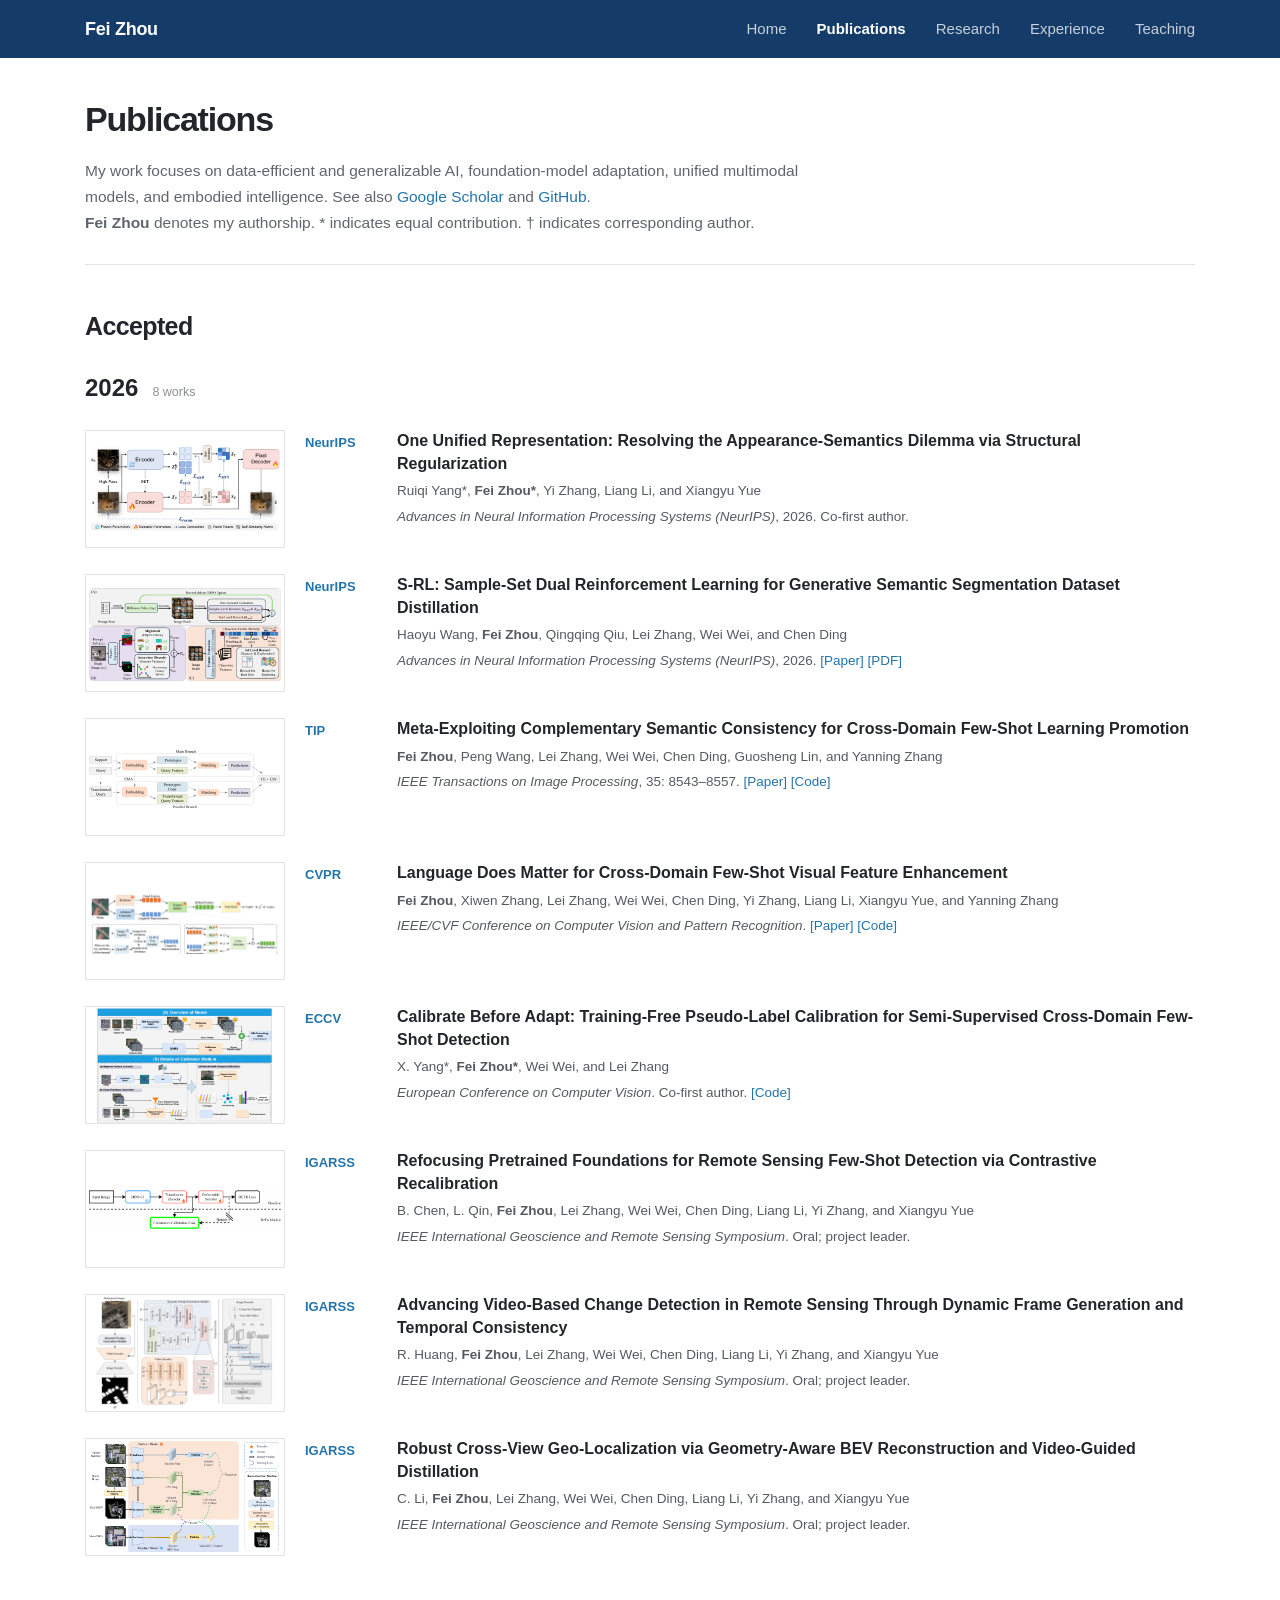
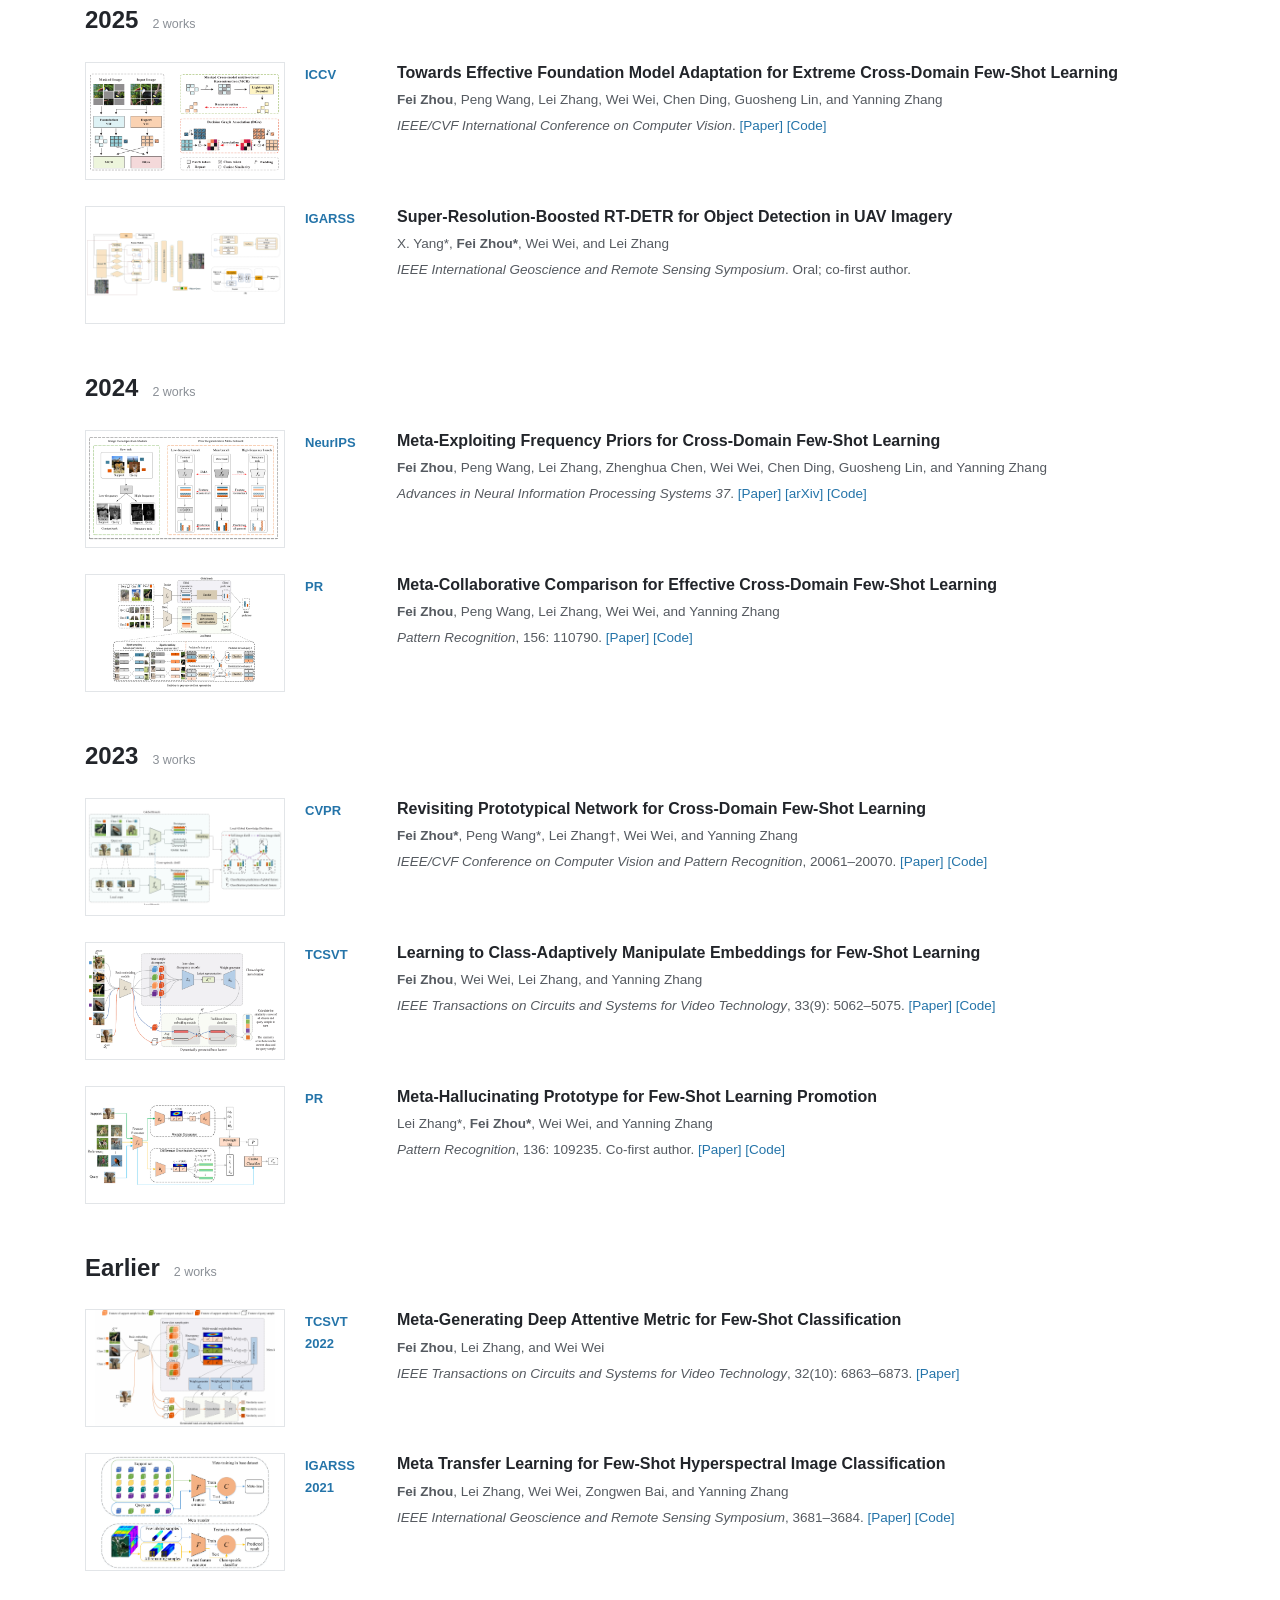
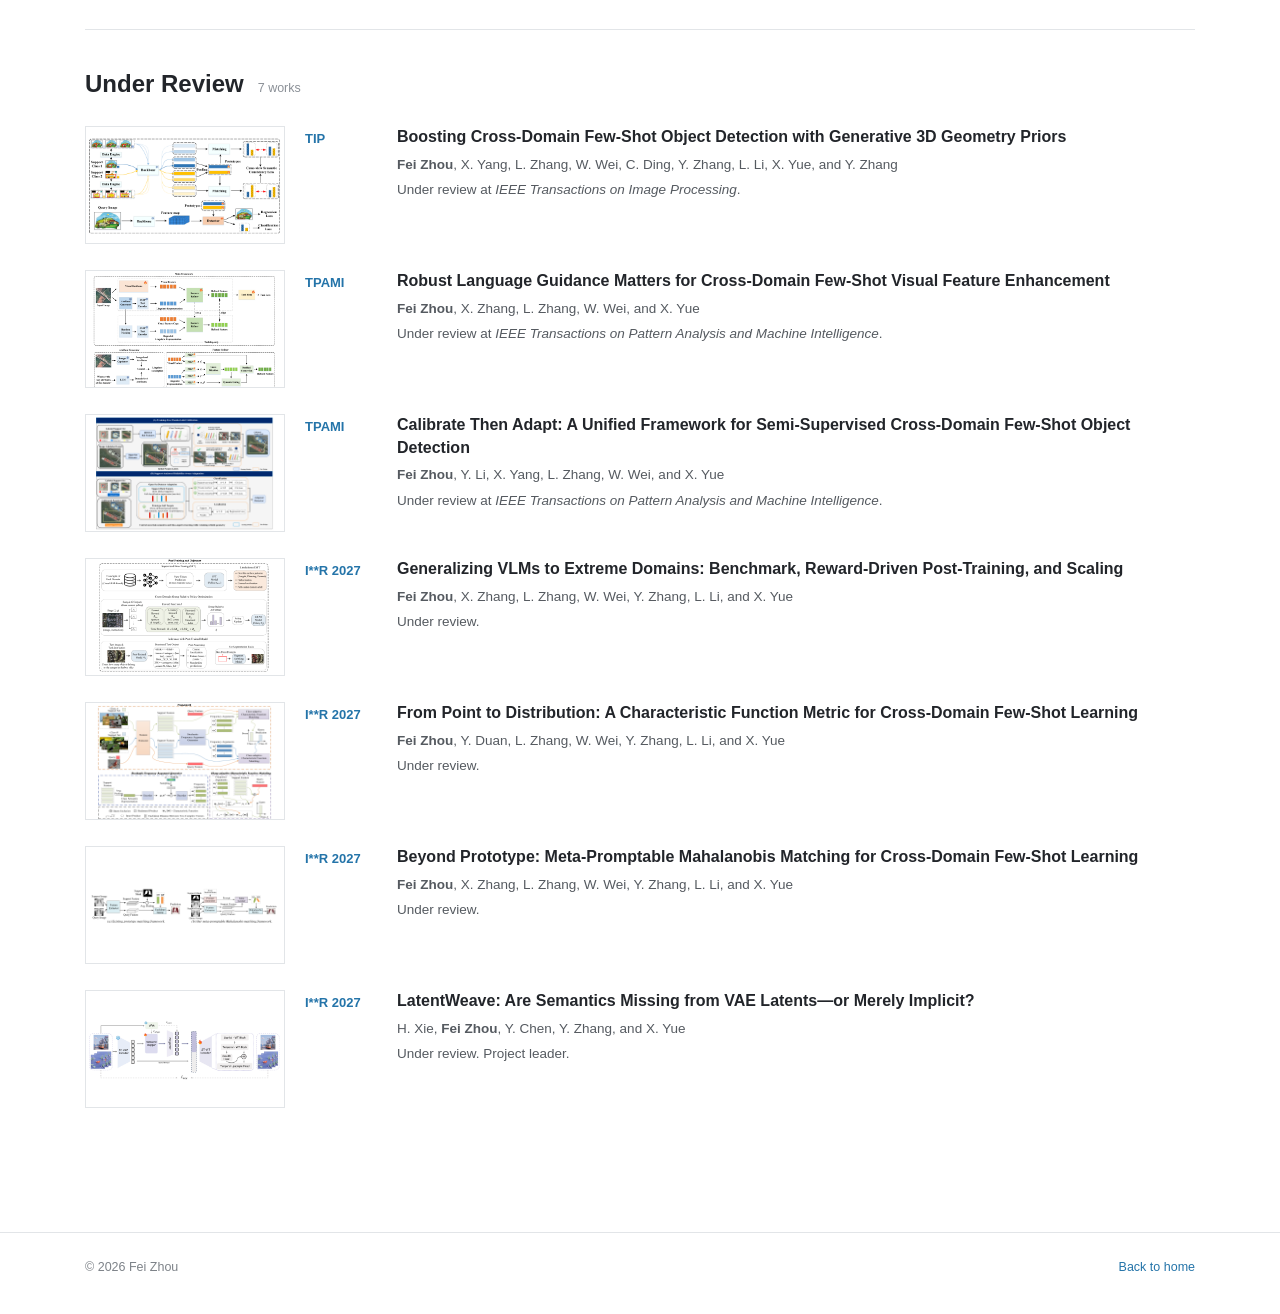
==== publications.html @ 7345e47c "Update publications.html" ====
<!doctype html>
<html lang="en">
  <head>
    <meta charset="utf-8" />
    <meta name="viewport" content="width=device-width, initial-scale=1" />
    <meta name="description" content="Publications by Fei Zhou in generalizable AI, few-shot learning, multimodal foundation models, and applied computer vision." />
    <meta name="author" content="Fei Zhou" />
    <meta name="theme-color" content="#ffffff" />
    <meta property="og:type" content="website" />
    <meta property="og:title" content="Publications — Fei Zhou" />
    <meta property="og:description" content="Publications by Fei Zhou in generalizable and data-efficient AI." />
    <title>Publications — Fei Zhou</title>
    <link rel="stylesheet" href="styles.css" />
    <link rel="icon" type="image/svg+xml" href="data:image/svg+xml,%3Csvg xmlns='http://www.w3.org/2000/svg' viewBox='0 0 64 64'%3E%3Crect width='64' height='64' rx='8' fill='%23153b69'/%3E%3Ctext x='32' y='42' text-anchor='middle' font-family='Arial' font-size='30' font-weight='700' fill='white'%3EFZ%3C/text%3E%3C/svg%3E" />
  </head>
  <body>
    <a class="skip-link" href="#main">Skip to content</a>
    <header class="site-header" data-header>
      <div class="nav-shell">
        <a class="wordmark" href="index.html">Fei Zhou</a>
        <button class="menu-button" type="button" aria-expanded="false" aria-controls="site-nav">Menu</button>
        <nav id="site-nav" class="site-nav" aria-label="Primary navigation">
          <a href="index.html">Home</a>
          <a href="publications.html" aria-current="page">Publications</a>
          <a href="index.html#research">Research</a>
          <a href="index.html#experience">Experience</a>
          <a href="index.html#teaching">Teaching</a>
        </nav>
      </div>
    </header>

    <main id="main" class="page-shell">
      <section class="archive-header">
        <h1>Publications</h1>
        <p>My work focuses on data-efficient and generalizable AI, foundation-model adaptation, unified multimodal models, and embodied intelligence. See also <a href="https://scholar.google.com/citations?user=Sd2wRM4AAAAJ&hl=en" target="_blank" rel="noreferrer">Google Scholar</a> and <a href="https://github.com/NWPUZhoufei" target="_blank" rel="noreferrer">GitHub</a>.</p>
        <p class="publication-note"><strong>Fei Zhou</strong> denotes my authorship. * indicates equal contribution. † indicates corresponding author.</p>
      </section>

      <h2 class="archive-title archive-section-title">Accepted</h2>

      <section class="year-group" aria-labelledby="year-2026">
        <div class="year-heading"><h2 id="year-2026">2026</h2><span>8 works</span></div>
        <div class="archive-list">
          <article class="archive-item with-figure"><div class="archive-figure"><img src="assets/publications/one-unified-representation.png" alt="Semantic structure regularization framework" loading="lazy" /></div><div class="archive-venue">NeurIPS</div><div><h3>One Unified Representation: Resolving the Appearance-Semantics Dilemma via Structural Regularization</h3><p>Ruiqi Yang*, <strong>Fei Zhou*</strong>, Yi Zhang, Liang Li, and Xiangyu Yue</p><p><em>Advances in Neural Information Processing Systems (NeurIPS)</em>, 2026. Co-first author.</p></div></article>
          <article class="archive-item with-figure"><a class="archive-figure" href="https://openreview.net/forum?id=4uK1DB9ydR" target="_blank" rel="noreferrer"><img src="assets/publications/s-rl.png" alt="S-RL dual reinforcement learning framework" loading="lazy" /></a><div class="archive-venue">NeurIPS</div><div><h3><a href="https://openreview.net/forum?id=4uK1DB9ydR" target="_blank" rel="noreferrer">S-RL: Sample-Set Dual Reinforcement Learning for Generative Semantic Segmentation Dataset Distillation</a></h3><p>Haoyu Wang, <strong>Fei Zhou</strong>, Qingqing Qiu, Lei Zhang, Wei Wei, and Chen Ding</p><p><em>Advances in Neural Information Processing Systems (NeurIPS)</em>, 2026. <a href="https://openreview.net/forum?id=4uK1DB9ydR" target="_blank" rel="noreferrer">[Paper]</a> <a href="https://openreview.net/pdf?id=4uK1DB9ydR" target="_blank" rel="noreferrer">[PDF]</a></p></div></article>
          <article class="archive-item with-figure"><a class="archive-figure" href="https://doi.org/10.1109/TIP.2026.3716403" target="_blank" rel="noreferrer"><img src="assets/publications/meta-complementary-semantic.png" alt="Complementary semantic consistency framework" loading="lazy" /></a><div class="archive-venue">TIP</div><div><h3><a href="https://doi.org/10.1109/TIP.2026.3716403" target="_blank" rel="noreferrer">Meta-Exploiting Complementary Semantic Consistency for Cross-Domain Few-Shot Learning Promotion</a></h3><p><strong>Fei Zhou</strong>, Peng Wang, Lei Zhang, Wei Wei, Chen Ding, Guosheng Lin, and Yanning Zhang</p><p><em>IEEE Transactions on Image Processing</em>, 35: 8543–8557. <a href="https://doi.org/10.1109/TIP.2026.3716403" target="_blank" rel="noreferrer">[Paper]</a> <a href="https://github.com/NWPUZhoufei/LDP-Net" target="_blank" rel="noreferrer">[Code]</a></p></div></article>
          <article class="archive-item with-figure"><a class="archive-figure" href="https://openaccess.thecvf.com/content/CVPR2026/papers/Zhou_Language_Does_Matter_for_Cross-Domain_Few-Shot_Visual_Feature_Enhancement_CVPR_2026_paper.pdf" target="_blank" rel="noreferrer"><img src="assets/publications/language-does-matter.png" alt="Language-guided visual feature enhancement framework" loading="lazy" /></a><div class="archive-venue">CVPR</div><div><h3><a href="https://openaccess.thecvf.com/content/CVPR2026/papers/Zhou_Language_Does_Matter_for_Cross-Domain_Few-Shot_Visual_Feature_Enhancement_CVPR_2026_paper.pdf" target="_blank" rel="noreferrer">Language Does Matter for Cross-Domain Few-Shot Visual Feature Enhancement</a></h3><p><strong>Fei Zhou</strong>, Xiwen Zhang, Lei Zhang, Wei Wei, Chen Ding, Yi Zhang, Liang Li, Xiangyu Yue, and Yanning Zhang</p><p><em>IEEE/CVF Conference on Computer Vision and Pattern Recognition</em>. <a href="https://openaccess.thecvf.com/content/CVPR2026/papers/Zhou_Language_Does_Matter_for_Cross-Domain_Few-Shot_Visual_Feature_Enhancement_CVPR_2026_paper.pdf" target="_blank" rel="noreferrer">[Paper]</a> <a href="https://github.com/SivanXT/LDM-CDFSL" target="_blank" rel="noreferrer">[Code]</a></p></div></article>
          <article class="archive-item with-figure"><div class="archive-figure"><img src="assets/publications/calibrate-before-adapt.png" alt="Training-free pseudo-label calibration framework" loading="lazy" /></div><div class="archive-venue">ECCV</div><div><h3>Calibrate Before Adapt: Training-Free Pseudo-Label Calibration for Semi-Supervised Cross-Domain Few-Shot Detection</h3><p>X. Yang*, <strong>Fei Zhou*</strong>, Wei Wei, and Lei Zhang</p><p><em>European Conference on Computer Vision</em>. Co-first author. <a href="https://github.com/xSheep123/Semi-CDFSOD" target="_blank" rel="noreferrer">[Code]</a></p></div></article>
          <article class="archive-item with-figure"><div class="archive-figure"><img src="assets/publications/refo-detr.png" alt="ReFo-DETR framework" loading="lazy" /></div><div class="archive-venue">IGARSS</div><div><h3>Refocusing Pretrained Foundations for Remote Sensing Few-Shot Detection via Contrastive Recalibration</h3><p>B. Chen, L. Qin, <strong>Fei Zhou</strong>, Lei Zhang, Wei Wei, Chen Ding, Liang Li, Yi Zhang, and Xiangyu Yue</p><p><em>IEEE International Geoscience and Remote Sensing Symposium</em>. Oral; project leader.</p></div></article>
          <article class="archive-item with-figure"><div class="archive-figure"><img src="assets/publications/video-change-detection.png" alt="Video-based remote-sensing change-detection framework" loading="lazy" /></div><div class="archive-venue">IGARSS</div><div><h3>Advancing Video-Based Change Detection in Remote Sensing Through Dynamic Frame Generation and Temporal Consistency</h3><p>R. Huang, <strong>Fei Zhou</strong>, Lei Zhang, Wei Wei, Chen Ding, Liang Li, Yi Zhang, and Xiangyu Yue</p><p><em>IEEE International Geoscience and Remote Sensing Symposium</em>. Oral; project leader.</p></div></article>
          <article class="archive-item with-figure"><div class="archive-figure"><img src="assets/publications/cross-view-geolocalization.png" alt="Geometry-aware cross-view geo-localization framework" loading="lazy" /></div><div class="archive-venue">IGARSS</div><div><h3>Robust Cross-View Geo-Localization via Geometry-Aware BEV Reconstruction and Video-Guided Distillation</h3><p>C. Li, <strong>Fei Zhou</strong>, Lei Zhang, Wei Wei, Chen Ding, Liang Li, Yi Zhang, and Xiangyu Yue</p><p><em>IEEE International Geoscience and Remote Sensing Symposium</em>. Oral; project leader.</p></div></article>
        </div>
      </section>

      <section class="year-group" aria-labelledby="year-2025">
        <div class="year-heading"><h2 id="year-2025">2025</h2><span>2 works</span></div>
        <div class="archive-list">
          <article class="archive-item with-figure"><a class="archive-figure" href="https://openaccess.thecvf.com/content/ICCV2025/html/Zhou_Towards_Effective_Foundation_Model_Adaptation_for_Extreme_Cross-Domain_Few-Shot_Learning_ICCV_2025_paper.html" target="_blank" rel="noreferrer"><img src="assets/publications/foundation-model-adaptation.png" alt="Foundation-model absorption adaptation framework" loading="lazy" /></a><div class="archive-venue">ICCV</div><div><h3><a href="https://openaccess.thecvf.com/content/ICCV2025/html/Zhou_Towards_Effective_Foundation_Model_Adaptation_for_Extreme_Cross-Domain_Few-Shot_Learning_ICCV_2025_paper.html" target="_blank" rel="noreferrer">Towards Effective Foundation Model Adaptation for Extreme Cross-Domain Few-Shot Learning</a></h3><p><strong>Fei Zhou</strong>, Peng Wang, Lei Zhang, Wei Wei, Chen Ding, Guosheng Lin, and Yanning Zhang</p><p><em>IEEE/CVF International Conference on Computer Vision</em>. <a href="https://openaccess.thecvf.com/content/ICCV2025/html/Zhou_Towards_Effective_Foundation_Model_Adaptation_for_Extreme_Cross-Domain_Few-Shot_Learning_ICCV_2025_paper.html" target="_blank" rel="noreferrer">[Paper]</a> <a href="https://github.com/NWPUZhoufei/FMA" target="_blank" rel="noreferrer">[Code]</a></p></div></article>
          <article class="archive-item with-figure"><div class="archive-figure"><img src="assets/publications/super-resolution-rtdetr.png" alt="Super-resolution RT-DETR framework" loading="lazy" /></div><div class="archive-venue">IGARSS</div><div><h3>Super-Resolution-Boosted RT-DETR for Object Detection in UAV Imagery</h3><p>X. Yang*, <strong>Fei Zhou*</strong>, Wei Wei, and Lei Zhang</p><p><em>IEEE International Geoscience and Remote Sensing Symposium</em>. Oral; co-first author.</p></div></article>
        </div>
      </section>

      <section class="year-group" aria-labelledby="year-2024">
        <div class="year-heading"><h2 id="year-2024">2024</h2><span>2 works</span></div>
        <div class="archive-list">
          <article class="archive-item with-figure"><a class="archive-figure" href="https://proceedings.neurips.cc/paper_files/paper/2024/hash/d3b8ce5e27b1c622d1b3da22b215e59b-Abstract-Conference.html" target="_blank" rel="noreferrer"><img src="assets/publications/frequency-priors.png" alt="Frequency-prior meta-learning framework" loading="lazy" /></a><div class="archive-venue">NeurIPS</div><div><h3><a href="https://proceedings.neurips.cc/paper_files/paper/2024/hash/d3b8ce5e27b1c622d1b3da22b215e59b-Abstract-Conference.html" target="_blank" rel="noreferrer">Meta-Exploiting Frequency Priors for Cross-Domain Few-Shot Learning</a></h3><p><strong>Fei Zhou</strong>, Peng Wang, Lei Zhang, Zhenghua Chen, Wei Wei, Chen Ding, Guosheng Lin, and Yanning Zhang</p><p><em>Advances in Neural Information Processing Systems 37</em>. <a href="https://proceedings.neurips.cc/paper_files/paper/2024/hash/d3b8ce5e27b1c622d1b3da22b215e59b-Abstract-Conference.html" target="_blank" rel="noreferrer">[Paper]</a> <a href="https://arxiv.org/abs/2411.01432" target="_blank" rel="noreferrer">[arXiv]</a> <a href="https://github.com/NWPUZhoufei/LDP-Net" target="_blank" rel="noreferrer">[Code]</a></p></div></article>
          <article class="archive-item with-figure"><a class="archive-figure" href="https://doi.org/10.1016/j.patcog.2024.110790" target="_blank" rel="noreferrer"><img src="assets/publications/meco-net.png" alt="MeCo-Net framework" loading="lazy" /></a><div class="archive-venue">PR</div><div><h3><a href="https://doi.org/10.1016/j.patcog.2024.110790" target="_blank" rel="noreferrer">Meta-Collaborative Comparison for Effective Cross-Domain Few-Shot Learning</a></h3><p><strong>Fei Zhou</strong>, Peng Wang, Lei Zhang, Wei Wei, and Yanning Zhang</p><p><em>Pattern Recognition</em>, 156: 110790. <a href="https://doi.org/10.1016/j.patcog.2024.110790" target="_blank" rel="noreferrer">[Paper]</a> <a href="https://github.com/NWPUZhoufei/LP" target="_blank" rel="noreferrer">[Code]</a></p></div></article>
        </div>
      </section>

      <section class="year-group" aria-labelledby="year-2023">
        <div class="year-heading"><h2 id="year-2023">2023</h2><span>3 works</span></div>
        <div class="archive-list">
          <article class="archive-item with-figure"><a class="archive-figure" href="https://openaccess.thecvf.com/content/CVPR2023/html/Zhou_Revisiting_Prototypical_Network_for_Cross_Domain_Few-Shot_Learning_CVPR_2023_paper.html" target="_blank" rel="noreferrer"><img src="assets/publications/ldp-net.png" alt="LDP-Net framework" loading="lazy" /></a><div class="archive-venue">CVPR</div><div><h3><a href="https://openaccess.thecvf.com/content/CVPR2023/html/Zhou_Revisiting_Prototypical_Network_for_Cross_Domain_Few-Shot_Learning_CVPR_2023_paper.html" target="_blank" rel="noreferrer">Revisiting Prototypical Network for Cross-Domain Few-Shot Learning</a></h3><p><strong>Fei Zhou*</strong>, Peng Wang*, Lei Zhang†, Wei Wei, and Yanning Zhang</p><p><em>IEEE/CVF Conference on Computer Vision and Pattern Recognition</em>, 20061–20070. <a href="https://openaccess.thecvf.com/content/CVPR2023/html/Zhou_Revisiting_Prototypical_Network_for_Cross_Domain_Few-Shot_Learning_CVPR_2023_paper.html" target="_blank" rel="noreferrer">[Paper]</a> <a href="https://github.com/NWPUZhoufei/LDP-Net" target="_blank" rel="noreferrer">[Code]</a></p></div></article>
          <article class="archive-item with-figure"><a class="archive-figure" href="https://doi.org/10.1109/TCSVT.2023.3248798" target="_blank" rel="noreferrer"><img src="assets/publications/class-adaptive-embeddings.png" alt="Class-adaptive embedding framework" loading="lazy" /></a><div class="archive-venue">TCSVT</div><div><h3><a href="https://doi.org/10.1109/TCSVT.2023.3248798" target="_blank" rel="noreferrer">Learning to Class-Adaptively Manipulate Embeddings for Few-Shot Learning</a></h3><p><strong>Fei Zhou</strong>, Wei Wei, Lei Zhang, and Yanning Zhang</p><p><em>IEEE Transactions on Circuits and Systems for Video Technology</em>, 33(9): 5062–5075. <a href="https://doi.org/10.1109/TCSVT.2023.3248798" target="_blank" rel="noreferrer">[Paper]</a> <a href="https://github.com/NWPUZhoufei/Embedding" target="_blank" rel="noreferrer">[Code]</a></p></div></article>
          <article class="archive-item with-figure"><a class="archive-figure" href="https://doi.org/10.1016/j.patcog.2022.109235" target="_blank" rel="noreferrer"><img src="assets/publications/meta-hallucinating-prototype.png" alt="Meta-hallucinating prototype framework" loading="lazy" /></a><div class="archive-venue">PR</div><div><h3><a href="https://doi.org/10.1016/j.patcog.2022.109235" target="_blank" rel="noreferrer">Meta-Hallucinating Prototype for Few-Shot Learning Promotion</a></h3><p>Lei Zhang*, <strong>Fei Zhou*</strong>, Wei Wei, and Yanning Zhang</p><p><em>Pattern Recognition</em>, 136: 109235. Co-first author. <a href="https://doi.org/10.1016/j.patcog.2022.109235" target="_blank" rel="noreferrer">[Paper]</a> <a href="https://github.com/NWPUZhoufei/HP" target="_blank" rel="noreferrer">[Code]</a></p></div></article>
        </div>
      </section>

      <section class="year-group" aria-labelledby="earlier-work">
        <div class="year-heading"><h2 id="earlier-work">Earlier</h2><span>2 works</span></div>
        <div class="archive-list">
          <article class="archive-item with-figure"><a class="archive-figure" href="https://doi.org/10.1109/TCSVT.2022.3173687" target="_blank" rel="noreferrer"><img src="assets/publications/deep-attentive-metric.png" alt="Deep attentive metric meta-generation framework" loading="lazy" /></a><div class="archive-venue">TCSVT 2022</div><div><h3><a href="https://doi.org/10.1109/TCSVT.2022.3173687" target="_blank" rel="noreferrer">Meta-Generating Deep Attentive Metric for Few-Shot Classification</a></h3><p><strong>Fei Zhou</strong>, Lei Zhang, and Wei Wei</p><p><em>IEEE Transactions on Circuits and Systems for Video Technology</em>, 32(10): 6863–6873. <a href="https://doi.org/10.1109/TCSVT.2022.3173687" target="_blank" rel="noreferrer">[Paper]</a></p></div></article>
          <article class="archive-item with-figure"><a class="archive-figure" href="https://ieeexplore.ieee.org/document/9553981/" target="_blank" rel="noreferrer"><img src="assets/publications/meta-transfer-learning.png" alt="Meta-transfer learning framework" loading="lazy" /></a><div class="archive-venue">IGARSS 2021</div><div><h3><a href="https://ieeexplore.ieee.org/document/9553981/" target="_blank" rel="noreferrer">Meta Transfer Learning for Few-Shot Hyperspectral Image Classification</a></h3><p><strong>Fei Zhou</strong>, Lei Zhang, Wei Wei, Zongwen Bai, and Yanning Zhang</p><p><em>IEEE International Geoscience and Remote Sensing Symposium</em>, 3681–3684. <a href="https://ieeexplore.ieee.org/document/9553981/" target="_blank" rel="noreferrer">[Paper]</a> <a href="https://github.com/NWPUZhoufei/MTL" target="_blank" rel="noreferrer">[Code]</a></p></div></article>
        </div>
      </section>

      <section class="year-group under-review-group" aria-labelledby="under-review">
        <div class="year-heading"><h2 id="under-review">Under Review</h2><span>7 works</span></div>
        <div class="archive-list">
          <article class="archive-item with-figure"><div class="archive-figure"><img src="assets/publications/geometry-priors-fsod.png" alt="Generative 3D geometry prior framework" loading="lazy" /></div><div class="archive-venue">TIP</div><div><h3>Boosting Cross-Domain Few-Shot Object Detection with Generative 3D Geometry Priors</h3><p><strong>Fei Zhou</strong>, X. Yang, L. Zhang, W. Wei, C. Ding, Y. Zhang, L. Li, X. Yue, and Y. Zhang</p><p>Under review at <em>IEEE Transactions on Image Processing</em>.</p></div></article>
          <article class="archive-item with-figure"><div class="archive-figure"><img src="assets/publications/robust-language-guidance.png" alt="Robust language-guided feature enhancement framework" loading="lazy" /></div><div class="archive-venue">TPAMI</div><div><h3>Robust Language Guidance Matters for Cross-Domain Few-Shot Visual Feature Enhancement</h3><p><strong>Fei Zhou</strong>, X. Zhang, L. Zhang, W. Wei, and X. Yue</p><p>Under review at <em>IEEE Transactions on Pattern Analysis and Machine Intelligence</em>.</p></div></article>
          <article class="archive-item with-figure"><div class="archive-figure"><img src="assets/publications/calibrate-then-adapt.png" alt="Calibrate-Then-Adapt framework" loading="lazy" /></div><div class="archive-venue">TPAMI</div><div><h3>Calibrate Then Adapt: A Unified Framework for Semi-Supervised Cross-Domain Few-Shot Object Detection</h3><p><strong>Fei Zhou</strong>, Y. Li, X. Yang, L. Zhang, W. Wei, and X. Yue</p><p>Under review at <em>IEEE Transactions on Pattern Analysis and Machine Intelligence</em>.</p></div></article>
          <article class="archive-item with-figure"><div class="archive-figure"><img src="assets/publications/crossvlm-bench.png" alt="CrossVLM post-training and inference framework" loading="lazy" /></div><div class="archive-venue">I**R 2027</div><div><h3>Generalizing VLMs to Extreme Domains: Benchmark, Reward-Driven Post-Training, and Scaling</h3><p><strong>Fei Zhou</strong>, X. Zhang, L. Zhang, W. Wei, Y. Zhang, L. Li, and X. Yue</p><p>Under review.</p></div></article>
          <article class="archive-item with-figure"><div class="archive-figure"><img src="assets/publications/characteristic-function.png" alt="Characteristic-function matching framework" loading="lazy" /></div><div class="archive-venue">I**R 2027</div><div><h3>From Point to Distribution: A Characteristic Function Metric for Cross-Domain Few-Shot Learning</h3><p><strong>Fei Zhou</strong>, Y. Duan, L. Zhang, W. Wei, Y. Zhang, L. Li, and X. Yue</p><p>Under review.</p></div></article>
          <article class="archive-item with-figure"><div class="archive-figure"><img src="assets/publications/meta-promptable-mahalanobis.png" alt="Meta-promptable Mahalanobis matching framework" loading="lazy" /></div><div class="archive-venue">I**R 2027</div><div><h3>Beyond Prototype: Meta-Promptable Mahalanobis Matching for Cross-Domain Few-Shot Learning</h3><p><strong>Fei Zhou</strong>, X. Zhang, L. Zhang, W. Wei, Y. Zhang, L. Li, and X. Yue</p><p>Under review.</p></div></article>
          <article class="archive-item with-figure"><div class="archive-figure"><img src="assets/publications/latentweave.png" alt="LatentWeave framework" loading="lazy" /></div><div class="archive-venue">I**R 2027</div><div><h3>LatentWeave: Are Semantics Missing from VAE Latents—or Merely Implicit?</h3><p>H. Xie, <strong>Fei Zhou</strong>, Y. Chen, Y. Zhang, and X. Yue</p><p>Under review. Project leader.</p></div></article>
        </div>
      </section>
    </main>

    <footer class="site-footer"><div class="footer-shell"><p>© 2026 Fei Zhou</p><p><a href="index.html">Back to home</a></p></div></footer>
    <script src="script.js"></script>
  </body>
</html>
---- styles.css ----
:root {
  --ink: #22252a;
  --muted: #60656d;
  --light: #8b9097;
  --blue: #2474a9;
  --line: #e2e5e8;
  --paper: #ffffff;
  --navy: #153b69;
  --content: 1110px;
  --sans: -apple-system, BlinkMacSystemFont, "Segoe UI", Arial, Helvetica, sans-serif;
}

* { box-sizing: border-box; }

html {
  scroll-behavior: smooth;
  scroll-padding-top: 6.5rem;
}

body {
  margin: 0;
  color: var(--ink);
  background: var(--paper);
  font-family: var(--sans);
  font-size: 15.5px;
  line-height: 1.7;
  text-rendering: optimizeLegibility;
}

a { color: var(--blue); text-decoration: none; }
a:hover, a:focus-visible { text-decoration: underline; }
p, h1, h2, h3 { margin-top: 0; }

.skip-link {
  position: fixed;
  z-index: 99;
  left: 1rem;
  top: 1rem;
  transform: translateY(-160%);
  padding: .55rem .8rem;
  color: #fff;
  background: var(--blue);
}

.skip-link:focus { transform: none; }

.site-header {
  position: sticky;
  z-index: 20;
  top: 0;
  background: var(--navy);
  border-bottom: 0;
}

.site-header.is-scrolled { box-shadow: 0 1px 5px rgba(0, 0, 0, .13); }

.nav-shell, .page-shell, .footer-shell {
  width: min(calc(100% - 40px), var(--content));
  margin-inline: auto;
}

.nav-shell {
  min-height: 58px;
  display: flex;
  align-items: center;
  justify-content: space-between;
  gap: 2rem;
}

.wordmark {
  color: #fff;
  font-size: 18px;
  font-weight: 700;
  letter-spacing: -.015em;
}

.wordmark:hover, .wordmark:focus-visible { text-decoration: none; }

.site-nav { display: flex; align-items: center; gap: 30px; }
.site-nav a { color: rgba(255,255,255,.76); font-size: 15px; }
.site-nav a[aria-current="page"] { color: #fff; font-weight: 650; }
.site-nav a:hover, .site-nav a:focus-visible { color: #fff; text-decoration: none; }

.menu-button {
  display: none;
  padding: .4rem .7rem;
  color: #fff;
  background: transparent;
  border: 1px solid rgba(255,255,255,.55);
  border-radius: 3px;
  font: inherit;
}

.page-shell { padding: 33px 0 80px; }

.profile {
  margin-bottom: 34px;
}

.profile-top {
  display: grid;
  grid-template-columns: 200px minmax(300px, 1fr) 240px;
  gap: clamp(28px, 4vw, 55px);
  align-items: center;
}

.portrait-placeholder {
  position: relative;
  width: 200px;
  height: 215px;
  display: grid;
  place-items: center;
  overflow: hidden;
  color: #fff;
  background: linear-gradient(145deg, rgba(255,255,255,.08), transparent 55%), #6f7d87;
}

.portrait-photo {
  width: 200px;
  height: 215px;
  display: block;
  object-fit: cover;
  object-position: 50% 27%;
  background: #e9eef2;
}

.portrait-placeholder::before, .portrait-placeholder::after {
  content: "";
  position: absolute;
  border: 1px solid rgba(255,255,255,.22);
  border-radius: 50%;
}

.portrait-placeholder::before { width: 105px; height: 105px; top: 36px; }
.portrait-placeholder::after { width: 230px; height: 180px; bottom: -113px; }

.portrait-placeholder span {
  position: relative;
  z-index: 2;
  margin-top: 5px;
  font-size: 34px;
  font-weight: 300;
  letter-spacing: .09em;
}

.profile-identity h1 {
  margin: 0 0 23px;
  font-family: Georgia, "Times New Roman", serif;
  font-size: 34px;
  font-weight: 700;
  line-height: 1.2;
  letter-spacing: -.02em;
}

.profile-title { margin-bottom: 0; color: #34383e; font-size: 16px; }
.profile-affiliation { margin-bottom: 0; color: #34383e; font-size: 16px; line-height: 1.5; }
.email-line { margin: 1px 0 0; font-size: 15px; }
.profile-links { display: flex; flex-wrap: wrap; gap: 0 10px; margin-top: 3px; }
.profile-links a, .profile-links span { font-size: 15px; }
.profile-links span { color: #9aa0a6; }
.interest-block { margin-top: 0; align-self: start; padding-top: 19px; }

.content-section > h2, .section-title-row h2, .archive-title {
  margin-bottom: 18px;
  font-size: 25px;
  font-weight: 550;
  line-height: 1.3;
  letter-spacing: -.025em;
}

.interest-block h2 {
  margin-bottom: 19px;
  font-size: 18px;
  font-weight: 700;
}

.interest-block ul { margin: 0; padding: 0; list-style: none; }
.interest-block li { margin-bottom: 0; font-size: 16px; line-height: 1.55; }
.bio-copy { margin-top: 25px; }
.bio-copy p { margin-bottom: 18px; font-size: 16px; line-height: 1.58; }
.content-section { margin-top: 31px; padding-top: 0; }
.content-section > p { max-width: 890px; }

.notice-box {
  padding: 13px 17px;
  border-left: 4px solid var(--navy);
  background: #f1f5fb;
}

.notice-box p { margin: 0; font-size: 16px; }

.news-list { margin: 0; padding: 0; list-style: none; }

.news-list li {
  display: grid;
  grid-template-columns: 86px minmax(0, 1fr);
  gap: 17px;
  margin-bottom: 10px;
}

.news-list span { color: var(--light); font-size: 13.5px; font-variant-numeric: tabular-nums; }
.news-list p { margin: 0; }

.section-title-row {
  display: flex;
  align-items: baseline;
  justify-content: space-between;
  gap: 2rem;
  margin-bottom: 22px;
}

.section-title-row h2 { margin-bottom: 0; }
.section-title-row > a { font-size: 13.5px; }
.publication-list { display: grid; gap: 31px; }

.publication-item {
  display: grid;
  grid-template-columns: 190px minmax(0, 1fr);
  gap: 24px;
  align-items: start;
}

.pub-thumb {
  position: relative;
  width: 190px;
  height: 112px;
  overflow: hidden;
  border: 1px solid rgba(0,0,0,.07);
  background: #e9eef2;
}

.pub-figure-link { display: block; background: #fff; }
.pub-figure {
  width: 100%;
  height: 100%;
  display: block;
  object-fit: contain;
}

.thumb-label {
  position: absolute;
  z-index: 4;
  left: 13px;
  top: 12px;
  color: #fff;
  font-size: 15px;
  font-weight: 700;
  line-height: 1.12;
  letter-spacing: .02em;
}

.shape { position: absolute; display: block; background: rgba(255,255,255,.86); }
.shape-a { width: 54px; height: 54px; right: 21px; top: 22px; border-radius: 50%; box-shadow: 0 0 0 13px rgba(255,255,255,.14); }
.shape-b { width: 69px; height: 7px; right: 17px; bottom: 20px; transform: rotate(-28deg); transform-origin: right center; }
.shape-c { width: 28px; height: 28px; right: 72px; bottom: 13px; border-radius: 4px; opacity: .72; }
.pub-thumb-blue { background: linear-gradient(135deg, #396a94, #7ea6bf); }
.pub-thumb-gold { background: linear-gradient(135deg, #8d6a34, #d6ad58); }
.pub-thumb-green { background: linear-gradient(135deg, #3c7167, #7fb3a3); }
.pub-thumb-purple { background: linear-gradient(135deg, #60537f, #998cb7); }
.pub-thumb-rose { background: linear-gradient(135deg, #8c4f5c, #c17f88); }

.pub-copy h3 { margin: -3px 0 5px; font-size: 16px; font-weight: 650; line-height: 1.42; }
.pub-copy p { margin: 0 0 3px; color: #4e5359; font-size: 13.4px; line-height: 1.52; }
.pub-copy p strong { color: #202327; }
.pub-copy .venue-line { color: #585d63; }
.pub-actions a { margin-right: 8px; font-size: 13px; }
.experience-list { border-top: 1px solid var(--line); }

.experience-list > div {
  display: grid;
  grid-template-columns: 175px minmax(0, 1fr);
  gap: 25px;
  padding: 14px 0;
  border-bottom: 1px solid var(--line);
}

.experience-list span { color: var(--light); font-size: 13.5px; }
.experience-list p { margin: 0; }

.detail-list {
  margin: 0;
  padding-left: 20px;
}

.detail-list li {
  margin-bottom: 10px;
  font-size: 16px;
}

.compact-note {
  margin: 18px 0 0;
  font-size: 16px;
}

.site-footer { border-top: 1px solid var(--line); color: #7d8288; }

.footer-shell {
  display: flex;
  justify-content: space-between;
  gap: 1rem;
  padding: 24px 0 36px;
  font-size: 12.5px;
}

.footer-shell p { margin: 0; }

/* Publication archive */
.archive-header { margin-bottom: 45px; padding-bottom: 27px; border-bottom: 1px solid var(--line); }
.archive-header h1 { margin-bottom: 9px; font-size: 34px; font-weight: 600; letter-spacing: -.035em; }
.archive-header p { max-width: 750px; margin-bottom: 0; color: var(--muted); }
.year-group { margin-bottom: 44px; }
.archive-section-title { margin: 0 0 26px; }
.year-heading { display: flex; align-items: baseline; gap: 14px; margin-bottom: 21px; }
.year-heading h2 { margin: 0; font-size: 24px; font-weight: 550; }
.year-heading span { color: var(--light); font-size: 12.5px; }
.archive-list { display: grid; gap: 26px; }
.archive-item { display: grid; grid-template-columns: 92px minmax(0, 1fr); gap: 20px; }
.archive-item.with-figure { grid-template-columns: 200px 72px minmax(0, 1fr); }
.archive-figure {
  width: 200px;
  height: 118px;
  display: block;
  overflow: hidden;
  border: 1px solid var(--line);
  background: #fff;
}
.archive-figure img {
  width: 100%;
  height: 100%;
  display: block;
  object-fit: contain;
}
.archive-figure[href]:hover { border-color: #9bb6ca; }
.archive-venue { padding-top: 2px; color: var(--blue); font-size: 13px; font-weight: 650; }
.archive-item h3 { margin-bottom: 5px; font-size: 16px; line-height: 1.4; font-weight: 650; }
.archive-item h3 a { color: var(--ink); }
.archive-item h3 a:hover { color: var(--blue); }
.archive-item p { margin: 0 0 3px; font-size: 13.5px; color: #555a60; }
.under-review-group { margin-top: 58px; padding-top: 34px; border-top: 1px solid var(--line); }

:focus-visible { outline: 2px solid #4a91bd; outline-offset: 3px; }

@media (max-width: 760px) {
  .nav-shell, .page-shell, .footer-shell { width: min(calc(100% - 30px), var(--content)); }
  .menu-button { display: inline-block; }

  .site-nav {
    position: absolute;
    top: 62px;
    left: 15px;
    right: 15px;
    display: none;
    align-items: stretch;
    flex-direction: column;
    gap: 0;
    padding: 8px;
    background: #fff;
    border: 1px solid var(--line);
    box-shadow: 0 10px 30px rgba(0,0,0,.08);
  }

  .site-nav.is-open { display: flex; }
  .site-nav a { padding: 9px 8px; }
  .page-shell { padding-top: 34px; }
  .profile-top { grid-template-columns: 190px minmax(0, 1fr); gap: 28px; }
  .profile-identity h1 { margin-bottom: 16px; }
  .interest-block { grid-column: 1 / -1; padding-top: 0; }
  .interest-block ul { display: flex; flex-wrap: wrap; gap: 2px 18px; }
  .portrait-placeholder, .portrait-photo { width: min(200px, 70vw); margin-inline: auto; }
  .publication-item { grid-template-columns: 145px minmax(0, 1fr); gap: 17px; }
  .pub-thumb { width: 145px; height: 98px; }
}

@media (max-width: 540px) {
  body { font-size: 15px; }
  .profile-top { grid-template-columns: 1fr; }
  .profile-identity { text-align: center; }
  .profile-links, .interest-block ul { justify-content: center; }
  .interest-block { text-align: center; }
  .section-title-row { align-items: flex-start; flex-direction: column; gap: 2px; }
  .publication-item, .archive-item, .experience-list > div { grid-template-columns: 1fr; gap: 8px; }
  .archive-item.with-figure { grid-template-columns: 1fr; gap: 8px; }
  .archive-figure { width: min(100%, 280px); height: 156px; }
  .pub-thumb { width: 190px; height: 112px; }
  .news-list li { grid-template-columns: 72px minmax(0, 1fr); gap: 10px; }
  .footer-shell { flex-direction: column; }
}

@media (prefers-reduced-motion: reduce) { html { scroll-behavior: auto; } }
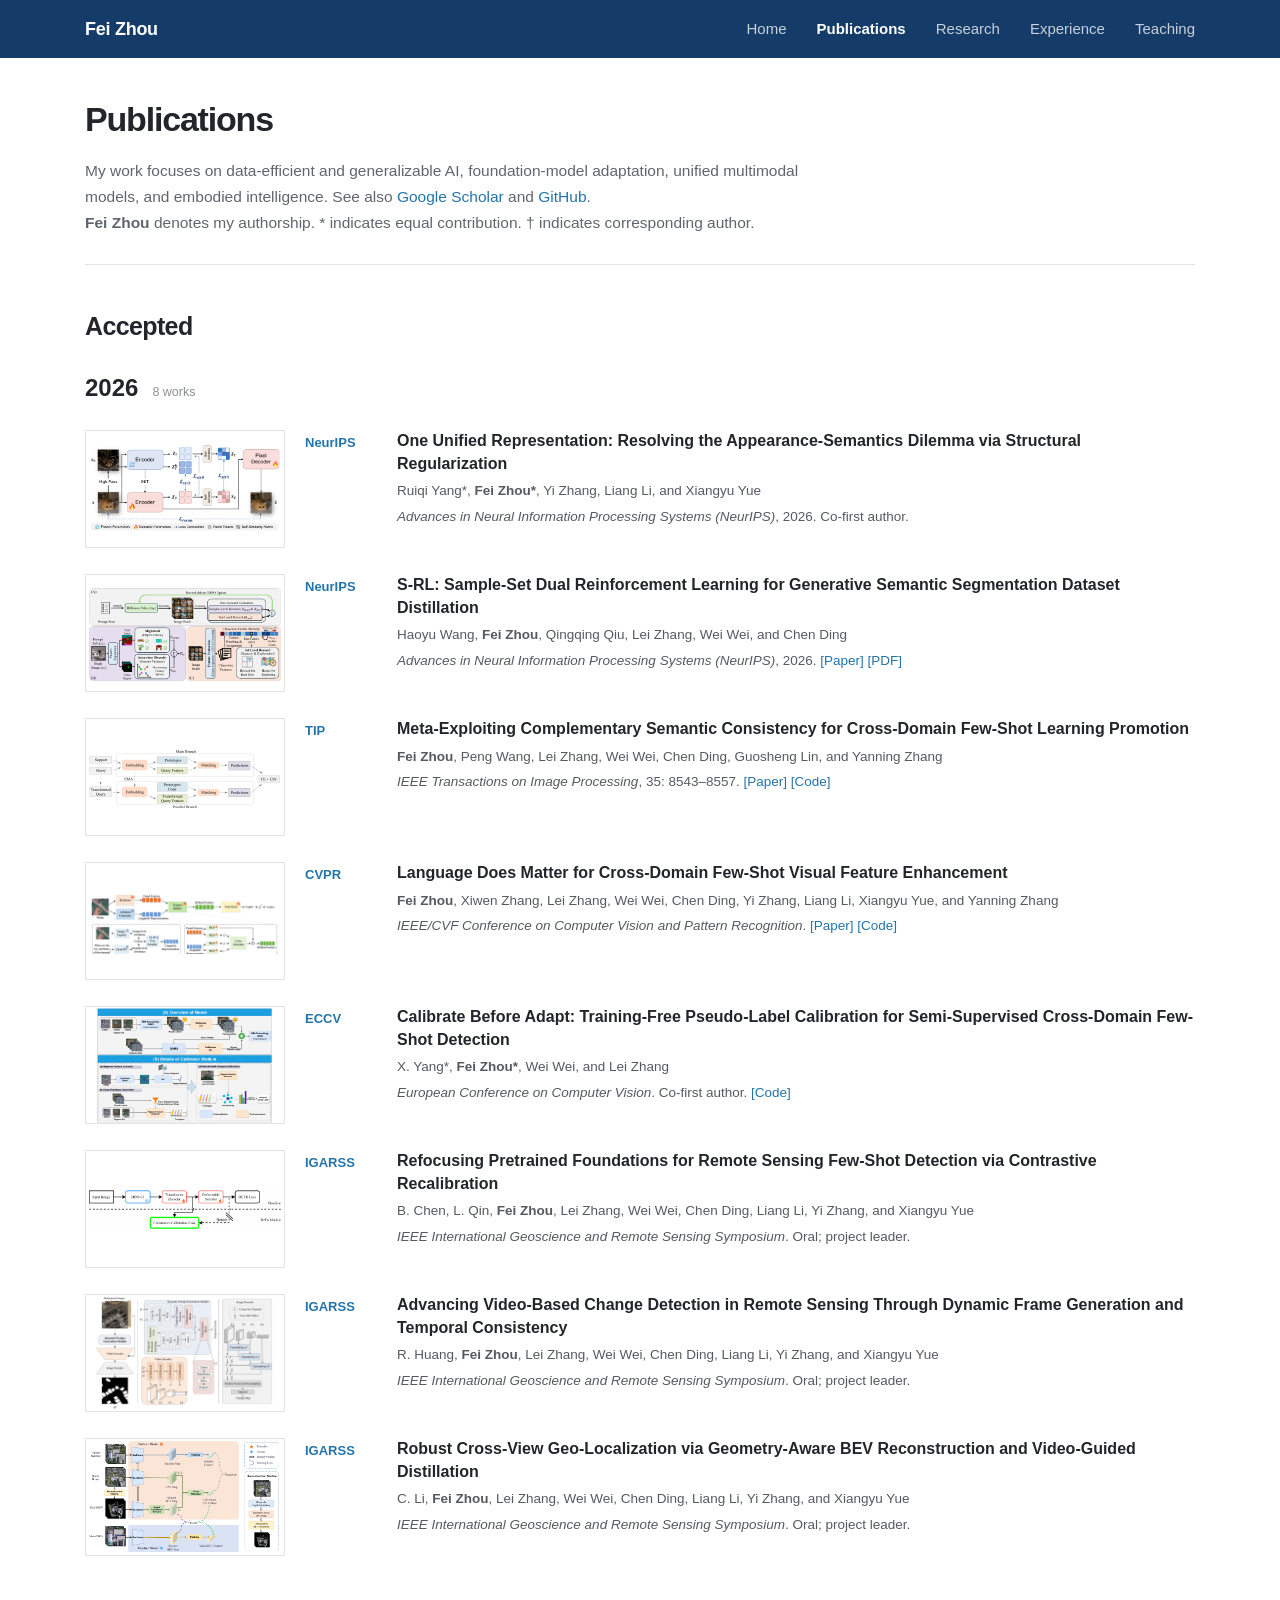
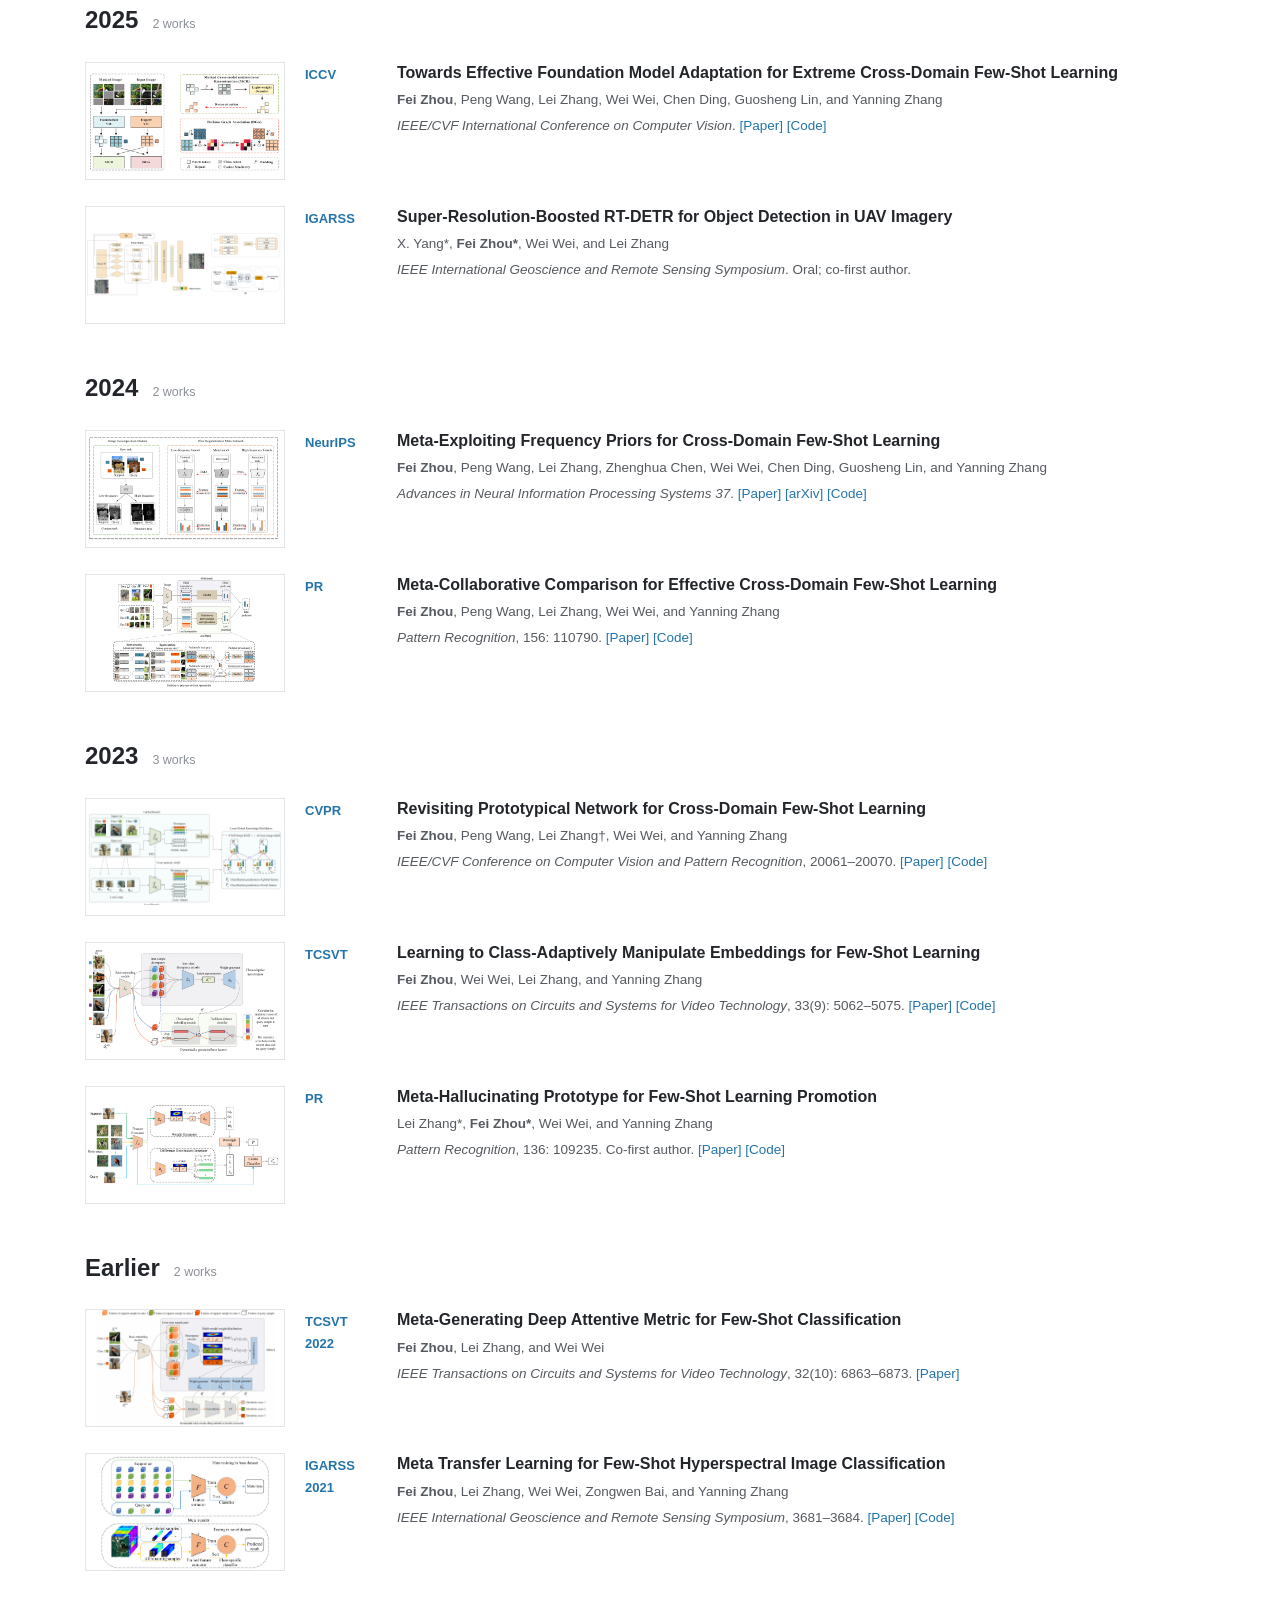
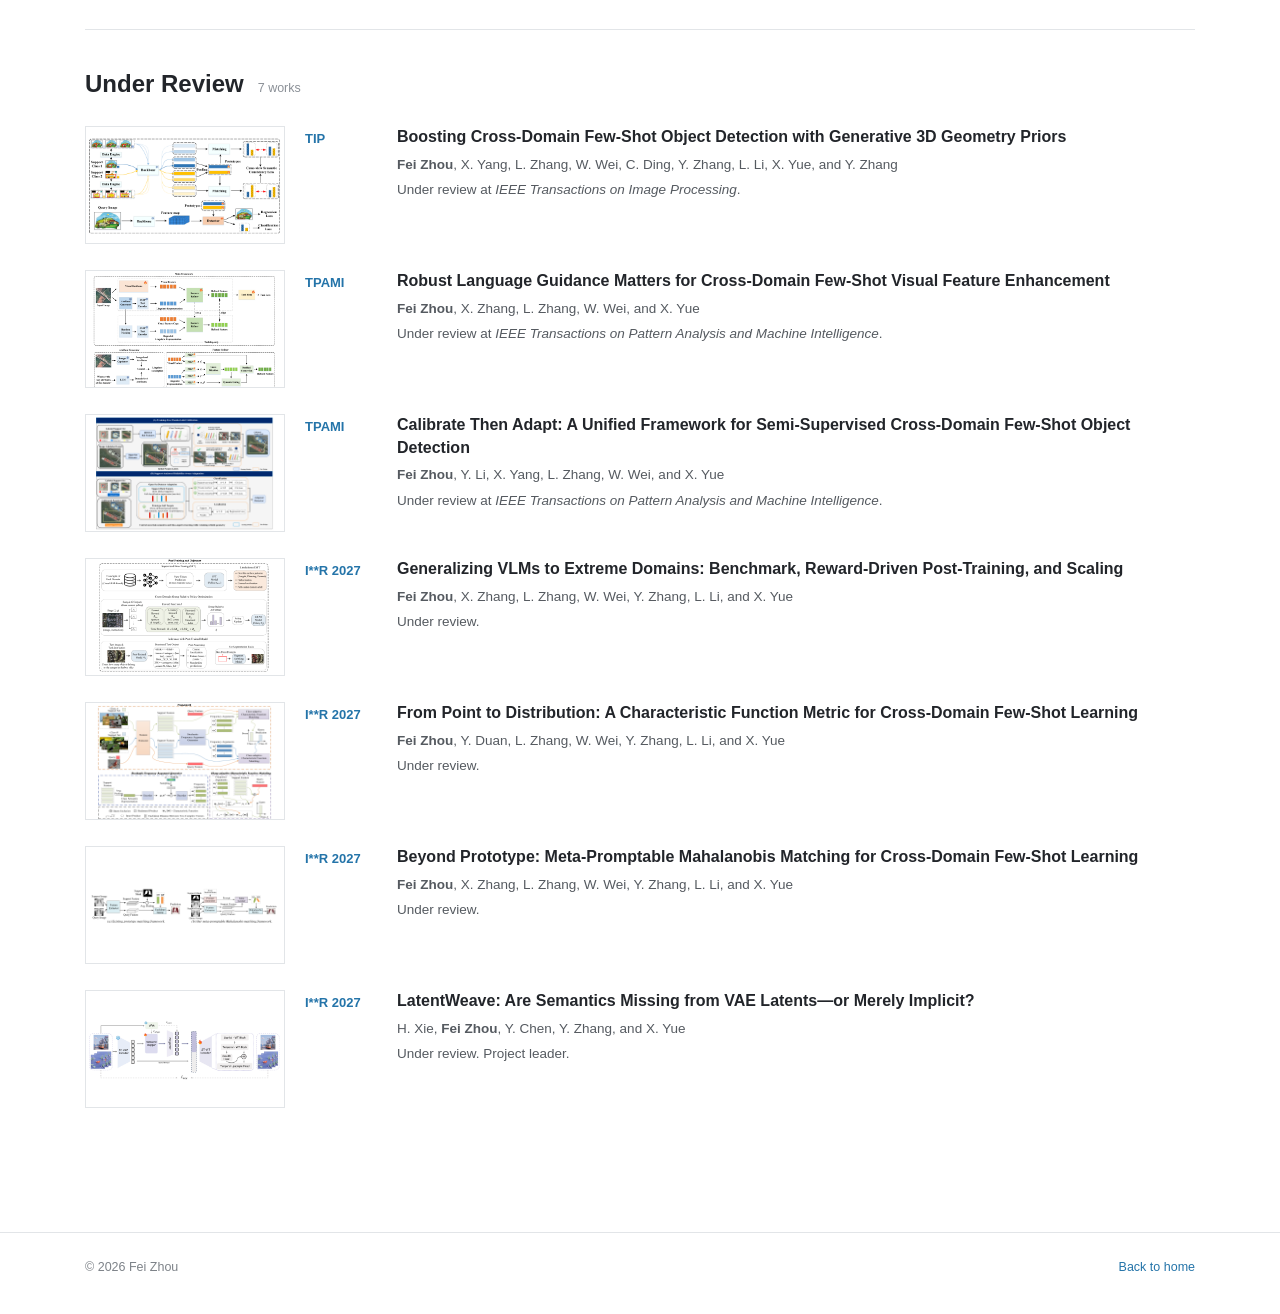
==== commit 535d3949: "Update publications.html" ====
--- a/publications.html
+++ b/publications.html
@@ -71,7 +71,7 @@
       <section class="year-group" aria-labelledby="year-2023">
         <div class="year-heading"><h2 id="year-2023">2023</h2><span>3 works</span></div>
         <div class="archive-list">
-          <article class="archive-item with-figure"><a class="archive-figure" href="https://openaccess.thecvf.com/content/CVPR2023/html/Zhou_Revisiting_Prototypical_Network_for_Cross_Domain_Few-Shot_Learning_CVPR_2023_paper.html" target="_blank" rel="noreferrer"><img src="assets/publications/ldp-net.png" alt="LDP-Net framework" loading="lazy" /></a><div class="archive-venue">CVPR</div><div><h3><a href="https://openaccess.thecvf.com/content/CVPR2023/html/Zhou_Revisiting_Prototypical_Network_for_Cross_Domain_Few-Shot_Learning_CVPR_2023_paper.html" target="_blank" rel="noreferrer">Revisiting Prototypical Network for Cross-Domain Few-Shot Learning</a></h3><p><strong>Fei Zhou*</strong>, Peng Wang*, Lei Zhang†, Wei Wei, and Yanning Zhang</p><p><em>IEEE/CVF Conference on Computer Vision and Pattern Recognition</em>, 20061–20070. <a href="https://openaccess.thecvf.com/content/CVPR2023/html/Zhou_Revisiting_Prototypical_Network_for_Cross_Domain_Few-Shot_Learning_CVPR_2023_paper.html" target="_blank" rel="noreferrer">[Paper]</a> <a href="https://github.com/NWPUZhoufei/LDP-Net" target="_blank" rel="noreferrer">[Code]</a></p></div></article>
+          <article class="archive-item with-figure"><a class="archive-figure" href="https://openaccess.thecvf.com/content/CVPR2023/html/Zhou_Revisiting_Prototypical_Network_for_Cross_Domain_Few-Shot_Learning_CVPR_2023_paper.html" target="_blank" rel="noreferrer"><img src="assets/publications/ldp-net.png" alt="LDP-Net framework" loading="lazy" /></a><div class="archive-venue">CVPR</div><div><h3><a href="https://openaccess.thecvf.com/content/CVPR2023/html/Zhou_Revisiting_Prototypical_Network_for_Cross_Domain_Few-Shot_Learning_CVPR_2023_paper.html" target="_blank" rel="noreferrer">Revisiting Prototypical Network for Cross-Domain Few-Shot Learning</a></h3><p><strong>Fei Zhou</strong>, Peng Wang, Lei Zhang†, Wei Wei, and Yanning Zhang</p><p><em>IEEE/CVF Conference on Computer Vision and Pattern Recognition</em>, 20061–20070. <a href="https://openaccess.thecvf.com/content/CVPR2023/html/Zhou_Revisiting_Prototypical_Network_for_Cross_Domain_Few-Shot_Learning_CVPR_2023_paper.html" target="_blank" rel="noreferrer">[Paper]</a> <a href="https://github.com/NWPUZhoufei/LDP-Net" target="_blank" rel="noreferrer">[Code]</a></p></div></article>
           <article class="archive-item with-figure"><a class="archive-figure" href="https://doi.org/10.1109/TCSVT.2023.3248798" target="_blank" rel="noreferrer"><img src="assets/publications/class-adaptive-embeddings.png" alt="Class-adaptive embedding framework" loading="lazy" /></a><div class="archive-venue">TCSVT</div><div><h3><a href="https://doi.org/10.1109/TCSVT.2023.3248798" target="_blank" rel="noreferrer">Learning to Class-Adaptively Manipulate Embeddings for Few-Shot Learning</a></h3><p><strong>Fei Zhou</strong>, Wei Wei, Lei Zhang, and Yanning Zhang</p><p><em>IEEE Transactions on Circuits and Systems for Video Technology</em>, 33(9): 5062–5075. <a href="https://doi.org/10.1109/TCSVT.2023.3248798" target="_blank" rel="noreferrer">[Paper]</a> <a href="https://github.com/NWPUZhoufei/Embedding" target="_blank" rel="noreferrer">[Code]</a></p></div></article>
           <article class="archive-item with-figure"><a class="archive-figure" href="https://doi.org/10.1016/j.patcog.2022.109235" target="_blank" rel="noreferrer"><img src="assets/publications/meta-hallucinating-prototype.png" alt="Meta-hallucinating prototype framework" loading="lazy" /></a><div class="archive-venue">PR</div><div><h3><a href="https://doi.org/10.1016/j.patcog.2022.109235" target="_blank" rel="noreferrer">Meta-Hallucinating Prototype for Few-Shot Learning Promotion</a></h3><p>Lei Zhang*, <strong>Fei Zhou*</strong>, Wei Wei, and Yanning Zhang</p><p><em>Pattern Recognition</em>, 136: 109235. Co-first author. <a href="https://doi.org/10.1016/j.patcog.2022.109235" target="_blank" rel="noreferrer">[Paper]</a> <a href="https://github.com/NWPUZhoufei/HP" target="_blank" rel="noreferrer">[Code]</a></p></div></article>
         </div>
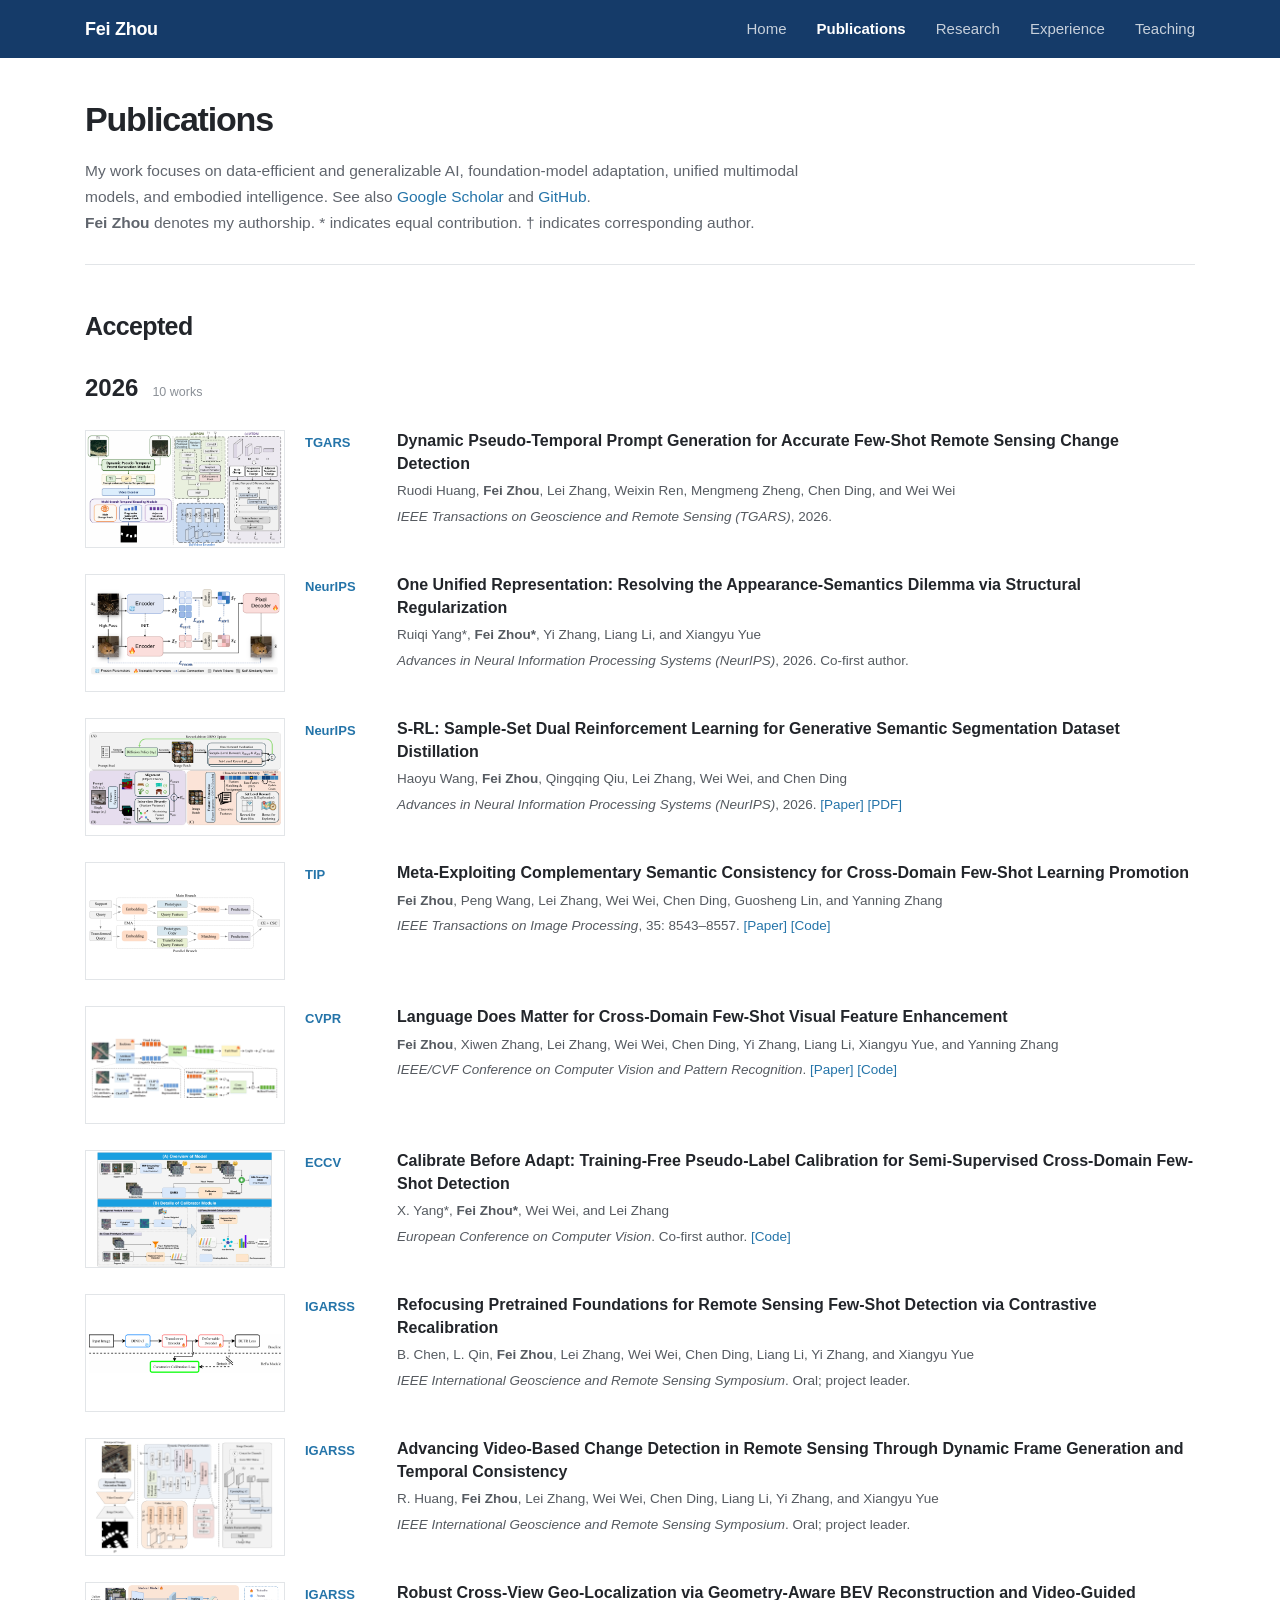
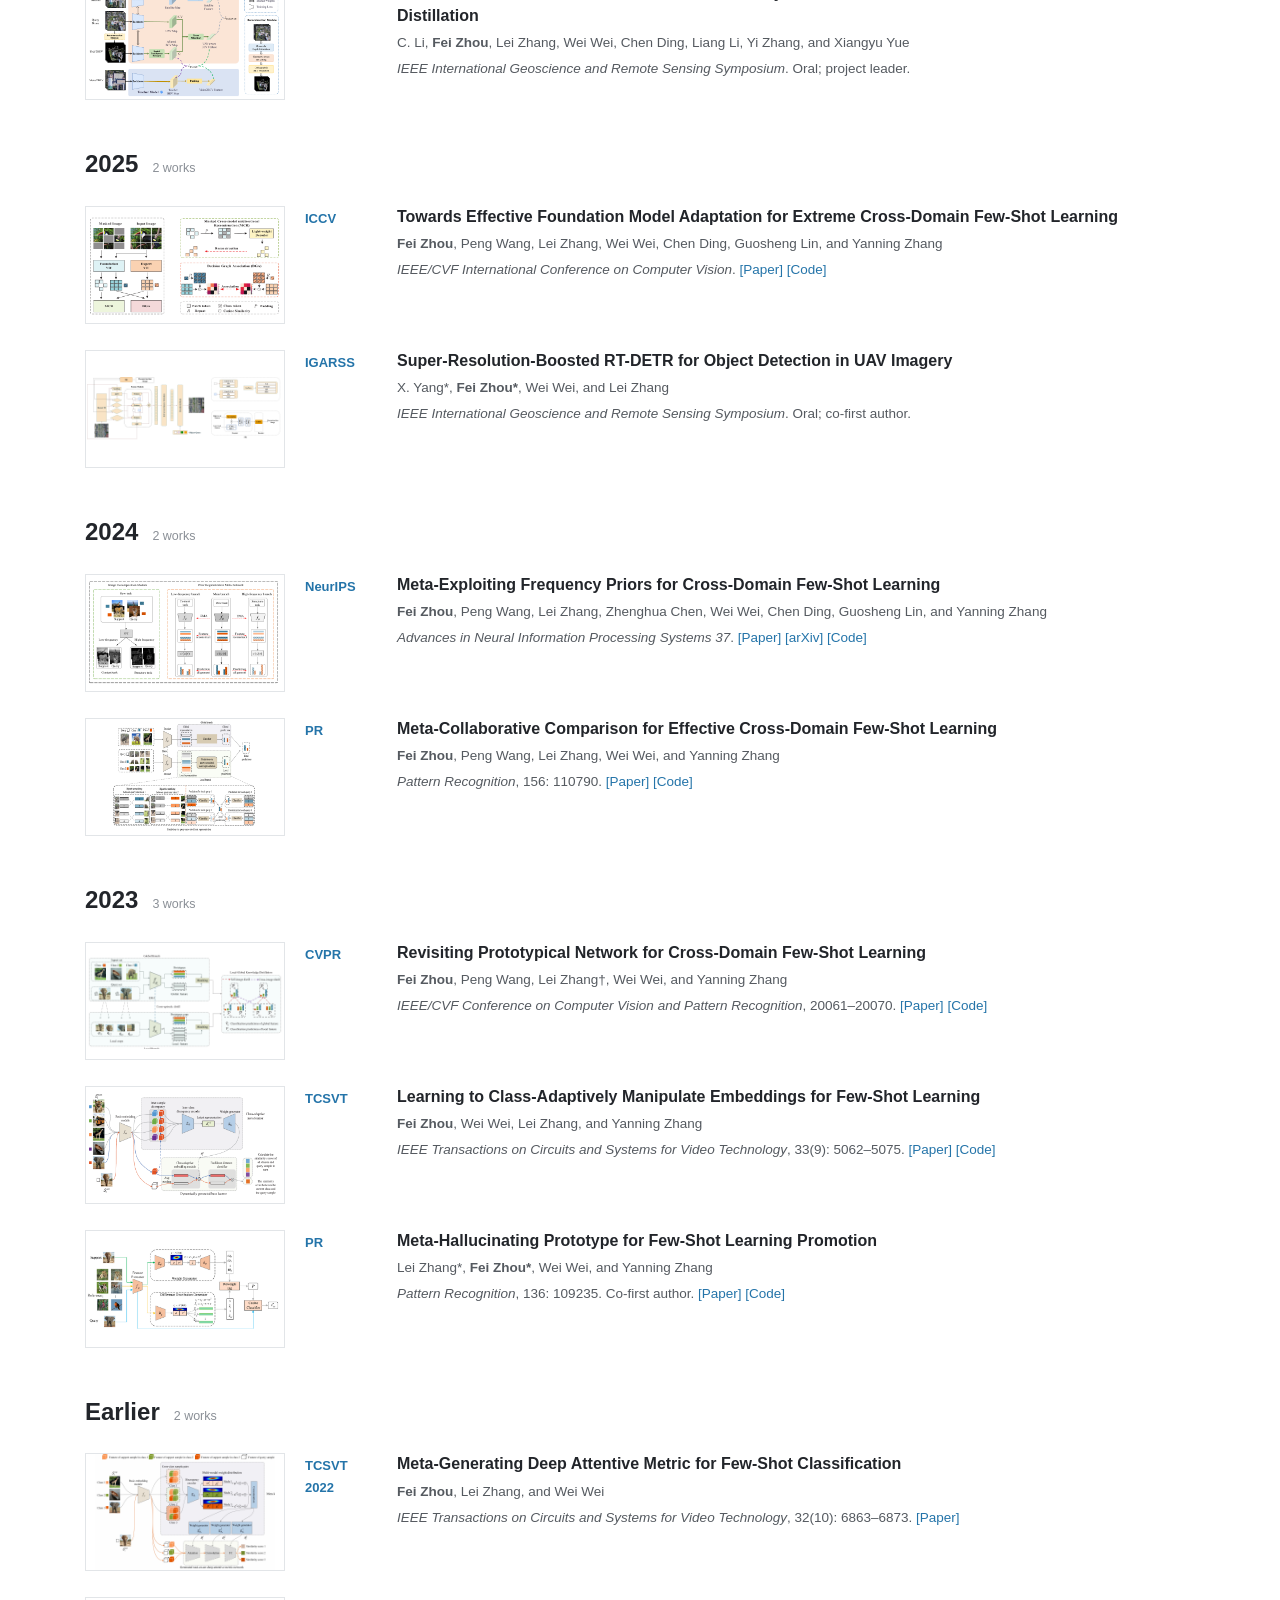
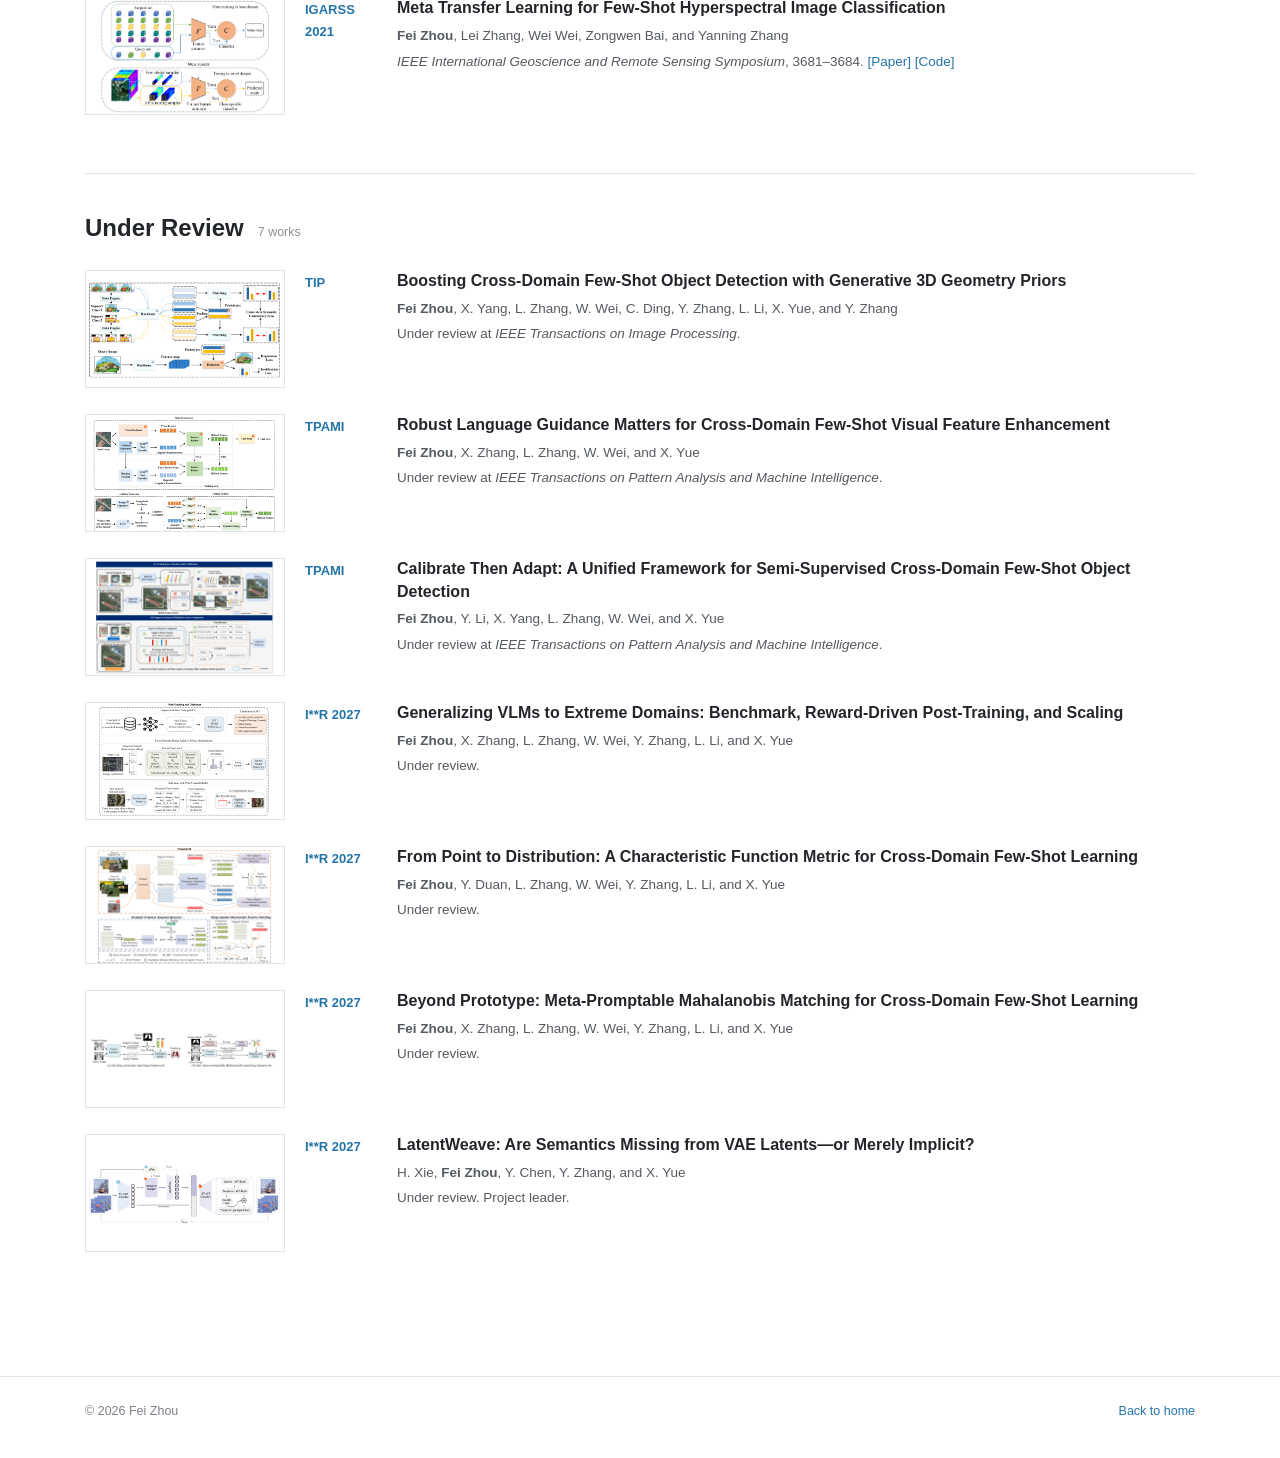
==== commit 2a1e27fa: "Update publications.html" ====
--- a/publications.html
+++ b/publications.html
@@ -39,8 +39,10 @@
       <h2 class="archive-title archive-section-title">Accepted</h2>
 
       <section class="year-group" aria-labelledby="year-2026">
-        <div class="year-heading"><h2 id="year-2026">2026</h2><span>8 works</span></div>
+        <div class="year-heading"><h2 id="year-2026">2026</h2><span>10 works</span></div>
         <div class="archive-list">
+          
+          <article class="archive-item with-figure"><div class="archive-figure"><img src="assets/publications/TGARS26.PNG" alt="Dynamic pseudo-temporal prompt generation framework" loading="lazy" /></div><div class="archive-venue">TGARS</div><div><h3>Dynamic Pseudo-Temporal Prompt Generation for Accurate Few-Shot Remote Sensing Change Detection</h3><p>Ruodi Huang, <strong>Fei Zhou</strong>, Lei Zhang, Weixin Ren, Mengmeng Zheng, Chen Ding, and Wei Wei</p> <p><em>IEEE Transactions on Geoscience and Remote Sensing (TGARS)</em>, 2026.</p></div></article>
           <article class="archive-item with-figure"><div class="archive-figure"><img src="assets/publications/one-unified-representation.png" alt="Semantic structure regularization framework" loading="lazy" /></div><div class="archive-venue">NeurIPS</div><div><h3>One Unified Representation: Resolving the Appearance-Semantics Dilemma via Structural Regularization</h3><p>Ruiqi Yang*, <strong>Fei Zhou*</strong>, Yi Zhang, Liang Li, and Xiangyu Yue</p><p><em>Advances in Neural Information Processing Systems (NeurIPS)</em>, 2026. Co-first author.</p></div></article>
           <article class="archive-item with-figure"><a class="archive-figure" href="https://openreview.net/forum?id=4uK1DB9ydR" target="_blank" rel="noreferrer"><img src="assets/publications/s-rl.png" alt="S-RL dual reinforcement learning framework" loading="lazy" /></a><div class="archive-venue">NeurIPS</div><div><h3><a href="https://openreview.net/forum?id=4uK1DB9ydR" target="_blank" rel="noreferrer">S-RL: Sample-Set Dual Reinforcement Learning for Generative Semantic Segmentation Dataset Distillation</a></h3><p>Haoyu Wang, <strong>Fei Zhou</strong>, Qingqing Qiu, Lei Zhang, Wei Wei, and Chen Ding</p><p><em>Advances in Neural Information Processing Systems (NeurIPS)</em>, 2026. <a href="https://openreview.net/forum?id=4uK1DB9ydR" target="_blank" rel="noreferrer">[Paper]</a> <a href="https://openreview.net/pdf?id=4uK1DB9ydR" target="_blank" rel="noreferrer">[PDF]</a></p></div></article>
           <article class="archive-item with-figure"><a class="archive-figure" href="https://doi.org/10.1109/TIP.2026.3716403" target="_blank" rel="noreferrer"><img src="assets/publications/meta-complementary-semantic.png" alt="Complementary semantic consistency framework" loading="lazy" /></a><div class="archive-venue">TIP</div><div><h3><a href="https://doi.org/10.1109/TIP.2026.3716403" target="_blank" rel="noreferrer">Meta-Exploiting Complementary Semantic Consistency for Cross-Domain Few-Shot Learning Promotion</a></h3><p><strong>Fei Zhou</strong>, Peng Wang, Lei Zhang, Wei Wei, Chen Ding, Guosheng Lin, and Yanning Zhang</p><p><em>IEEE Transactions on Image Processing</em>, 35: 8543–8557. <a href="https://doi.org/10.1109/TIP.2026.3716403" target="_blank" rel="noreferrer">[Paper]</a> <a href="https://github.com/NWPUZhoufei/LDP-Net" target="_blank" rel="noreferrer">[Code]</a></p></div></article>
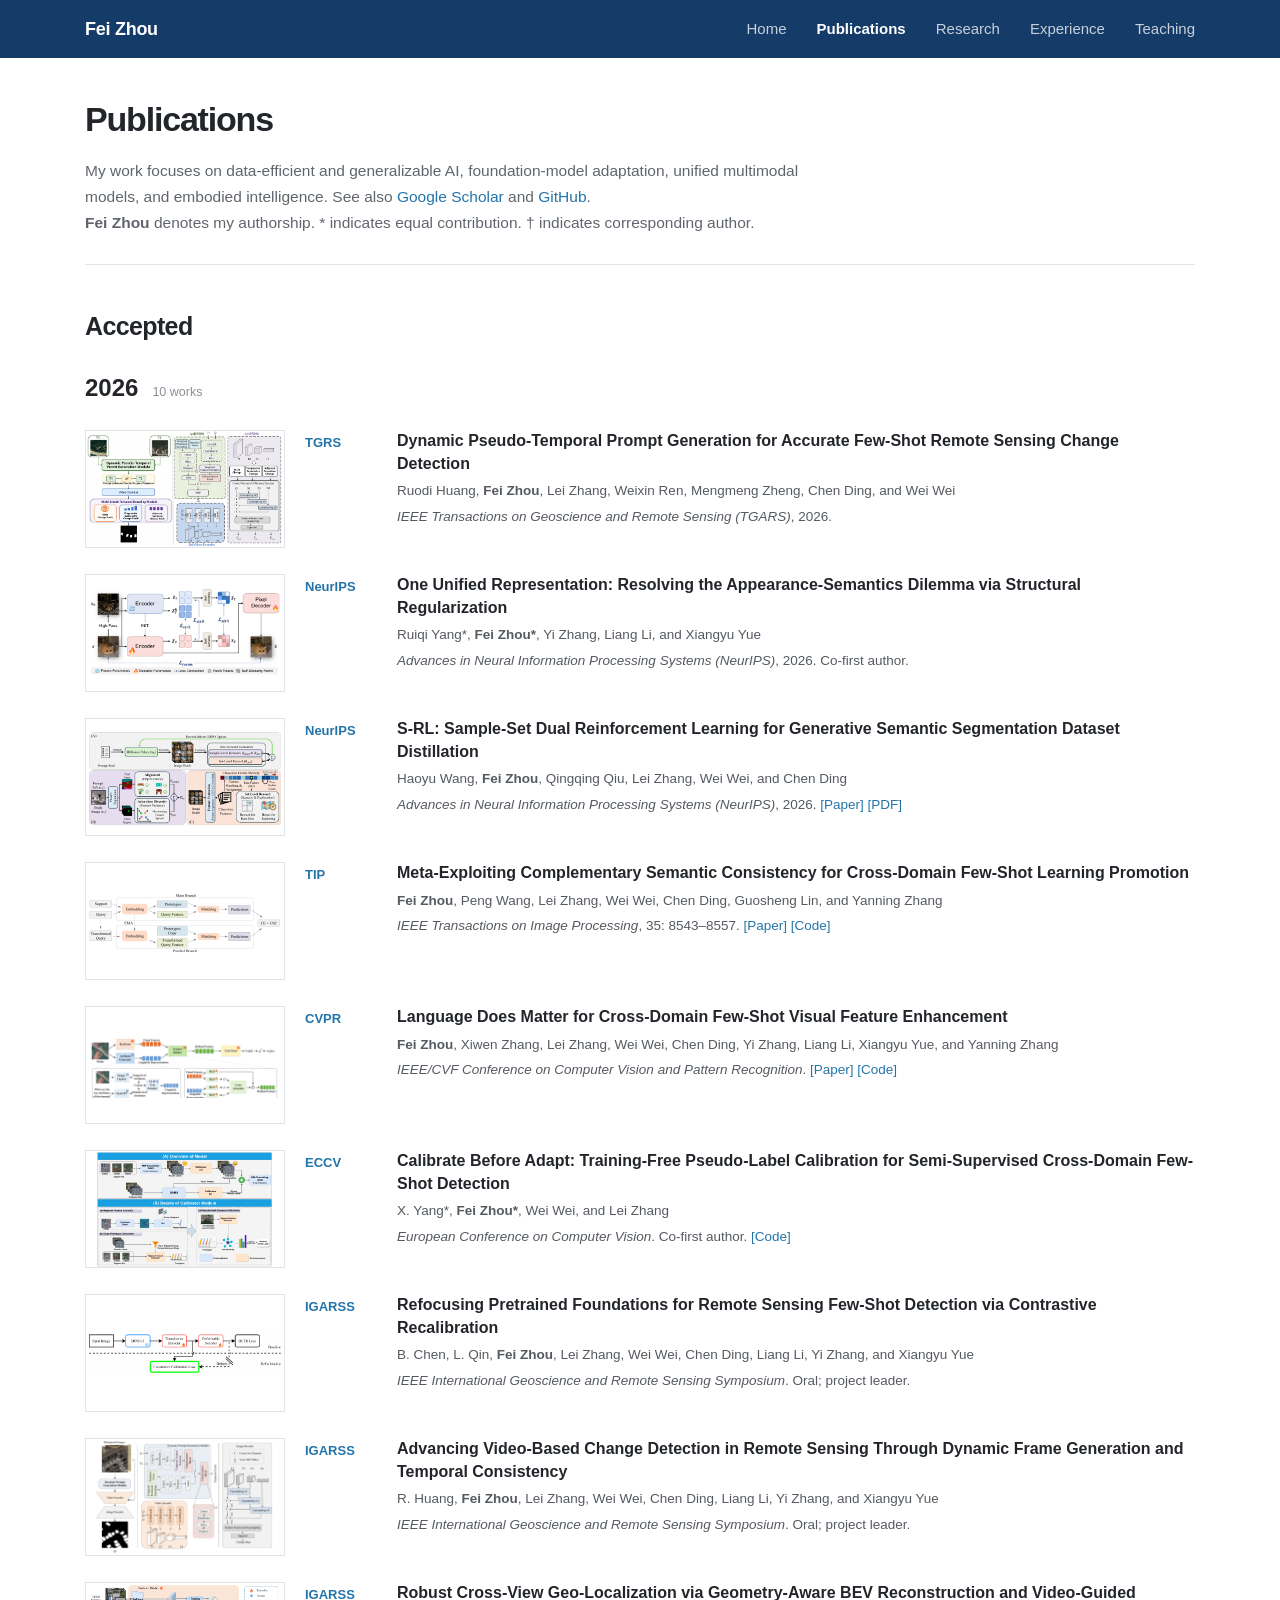
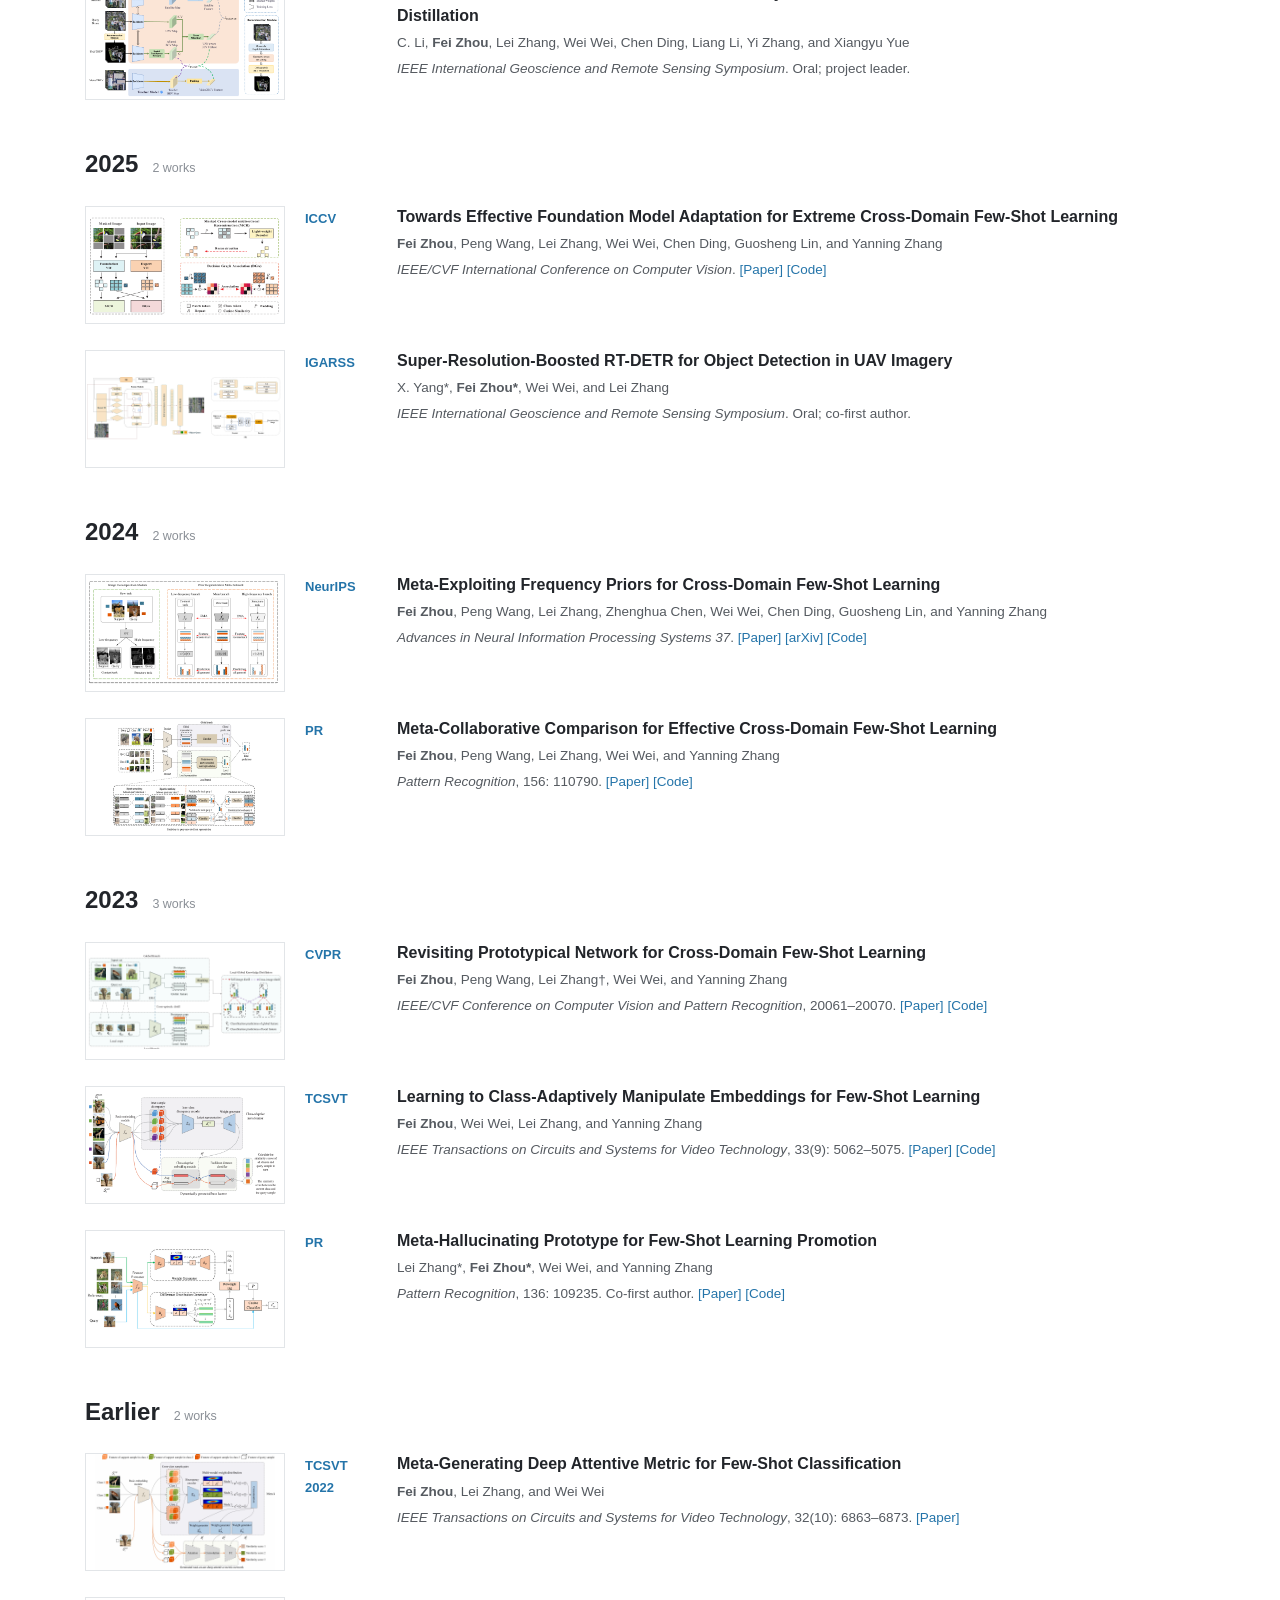
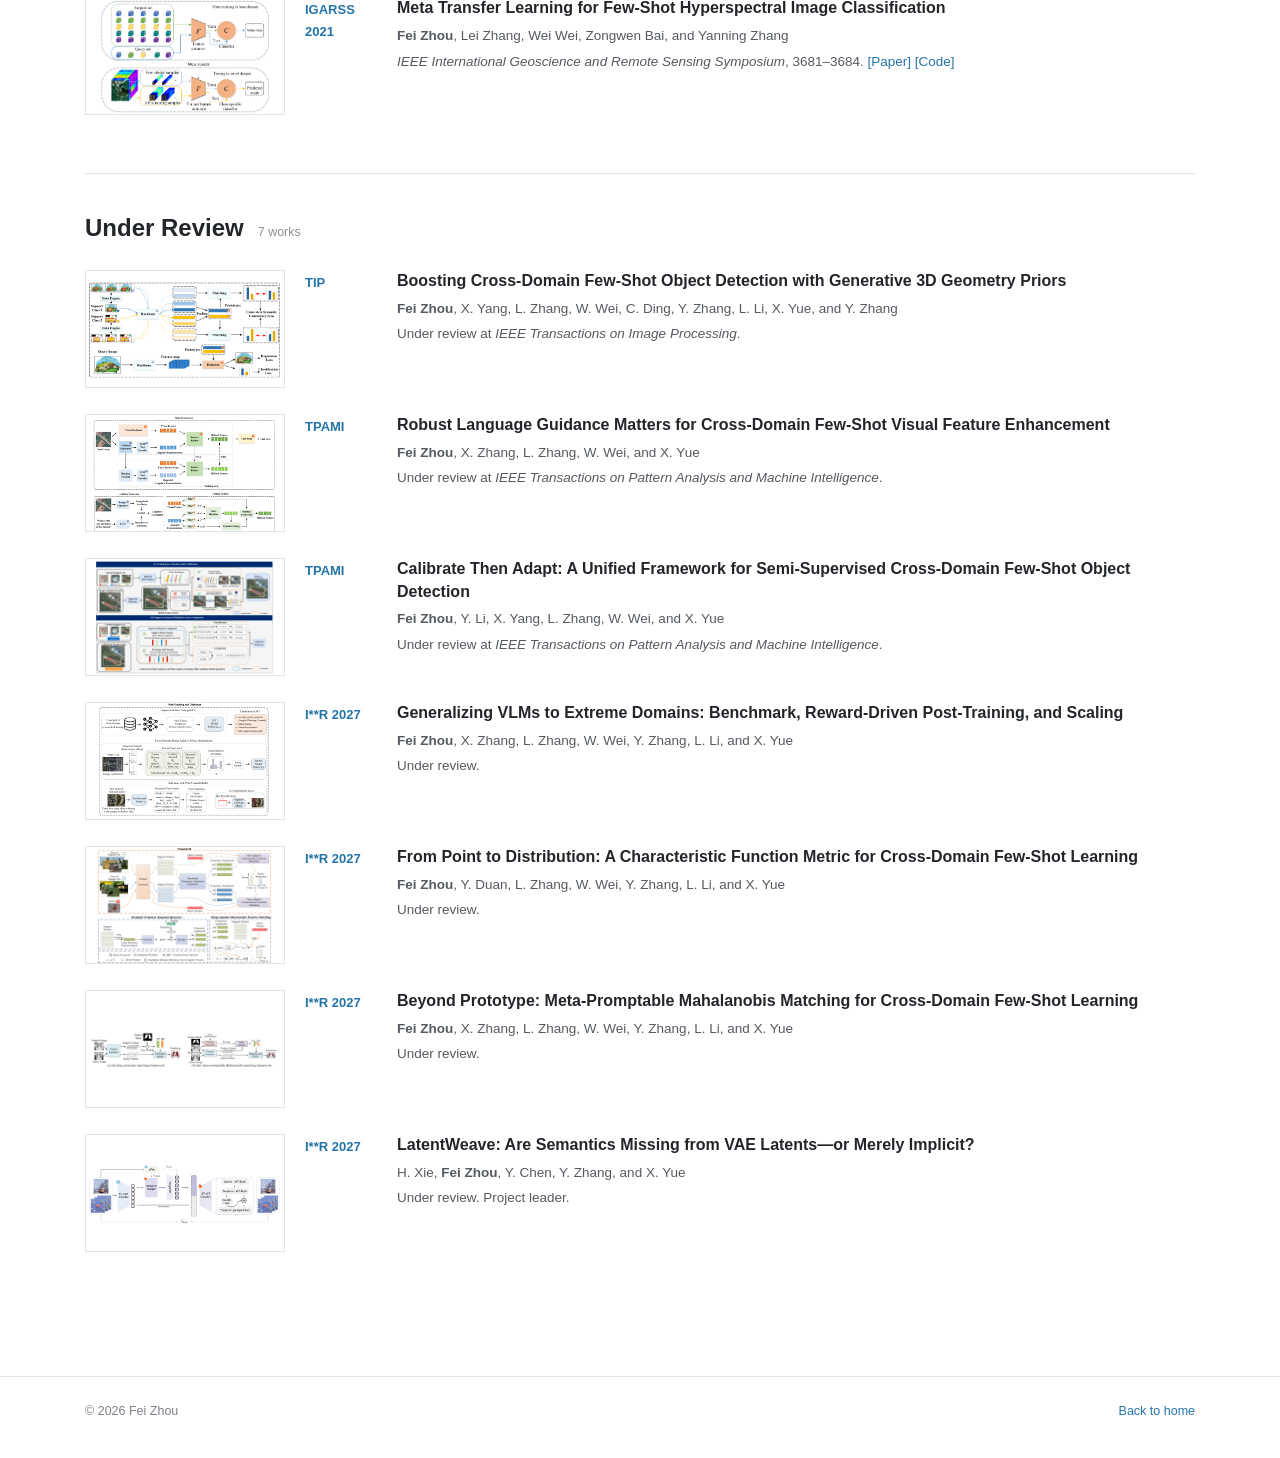
==== commit 7ac98098: "Update publications.html" ====
--- a/publications.html
+++ b/publications.html
@@ -42,7 +42,7 @@
         <div class="year-heading"><h2 id="year-2026">2026</h2><span>10 works</span></div>
         <div class="archive-list">
           
-          <article class="archive-item with-figure"><div class="archive-figure"><img src="assets/publications/TGARS26.PNG" alt="Dynamic pseudo-temporal prompt generation framework" loading="lazy" /></div><div class="archive-venue">TGARS</div><div><h3>Dynamic Pseudo-Temporal Prompt Generation for Accurate Few-Shot Remote Sensing Change Detection</h3><p>Ruodi Huang, <strong>Fei Zhou</strong>, Lei Zhang, Weixin Ren, Mengmeng Zheng, Chen Ding, and Wei Wei</p> <p><em>IEEE Transactions on Geoscience and Remote Sensing (TGARS)</em>, 2026.</p></div></article>
+          <article class="archive-item with-figure"><div class="archive-figure"><img src="assets/publications/TGARS26.PNG" alt="Dynamic pseudo-temporal prompt generation framework" loading="lazy" /></div><div class="archive-venue">TGRS</div><div><h3>Dynamic Pseudo-Temporal Prompt Generation for Accurate Few-Shot Remote Sensing Change Detection</h3><p>Ruodi Huang, <strong>Fei Zhou</strong>, Lei Zhang, Weixin Ren, Mengmeng Zheng, Chen Ding, and Wei Wei</p> <p><em>IEEE Transactions on Geoscience and Remote Sensing (TGARS)</em>, 2026.</p></div></article>
           <article class="archive-item with-figure"><div class="archive-figure"><img src="assets/publications/one-unified-representation.png" alt="Semantic structure regularization framework" loading="lazy" /></div><div class="archive-venue">NeurIPS</div><div><h3>One Unified Representation: Resolving the Appearance-Semantics Dilemma via Structural Regularization</h3><p>Ruiqi Yang*, <strong>Fei Zhou*</strong>, Yi Zhang, Liang Li, and Xiangyu Yue</p><p><em>Advances in Neural Information Processing Systems (NeurIPS)</em>, 2026. Co-first author.</p></div></article>
           <article class="archive-item with-figure"><a class="archive-figure" href="https://openreview.net/forum?id=4uK1DB9ydR" target="_blank" rel="noreferrer"><img src="assets/publications/s-rl.png" alt="S-RL dual reinforcement learning framework" loading="lazy" /></a><div class="archive-venue">NeurIPS</div><div><h3><a href="https://openreview.net/forum?id=4uK1DB9ydR" target="_blank" rel="noreferrer">S-RL: Sample-Set Dual Reinforcement Learning for Generative Semantic Segmentation Dataset Distillation</a></h3><p>Haoyu Wang, <strong>Fei Zhou</strong>, Qingqing Qiu, Lei Zhang, Wei Wei, and Chen Ding</p><p><em>Advances in Neural Information Processing Systems (NeurIPS)</em>, 2026. <a href="https://openreview.net/forum?id=4uK1DB9ydR" target="_blank" rel="noreferrer">[Paper]</a> <a href="https://openreview.net/pdf?id=4uK1DB9ydR" target="_blank" rel="noreferrer">[PDF]</a></p></div></article>
           <article class="archive-item with-figure"><a class="archive-figure" href="https://doi.org/10.1109/TIP.2026.3716403" target="_blank" rel="noreferrer"><img src="assets/publications/meta-complementary-semantic.png" alt="Complementary semantic consistency framework" loading="lazy" /></a><div class="archive-venue">TIP</div><div><h3><a href="https://doi.org/10.1109/TIP.2026.3716403" target="_blank" rel="noreferrer">Meta-Exploiting Complementary Semantic Consistency for Cross-Domain Few-Shot Learning Promotion</a></h3><p><strong>Fei Zhou</strong>, Peng Wang, Lei Zhang, Wei Wei, Chen Ding, Guosheng Lin, and Yanning Zhang</p><p><em>IEEE Transactions on Image Processing</em>, 35: 8543–8557. <a href="https://doi.org/10.1109/TIP.2026.3716403" target="_blank" rel="noreferrer">[Paper]</a> <a href="https://github.com/NWPUZhoufei/LDP-Net" target="_blank" rel="noreferrer">[Code]</a></p></div></article>
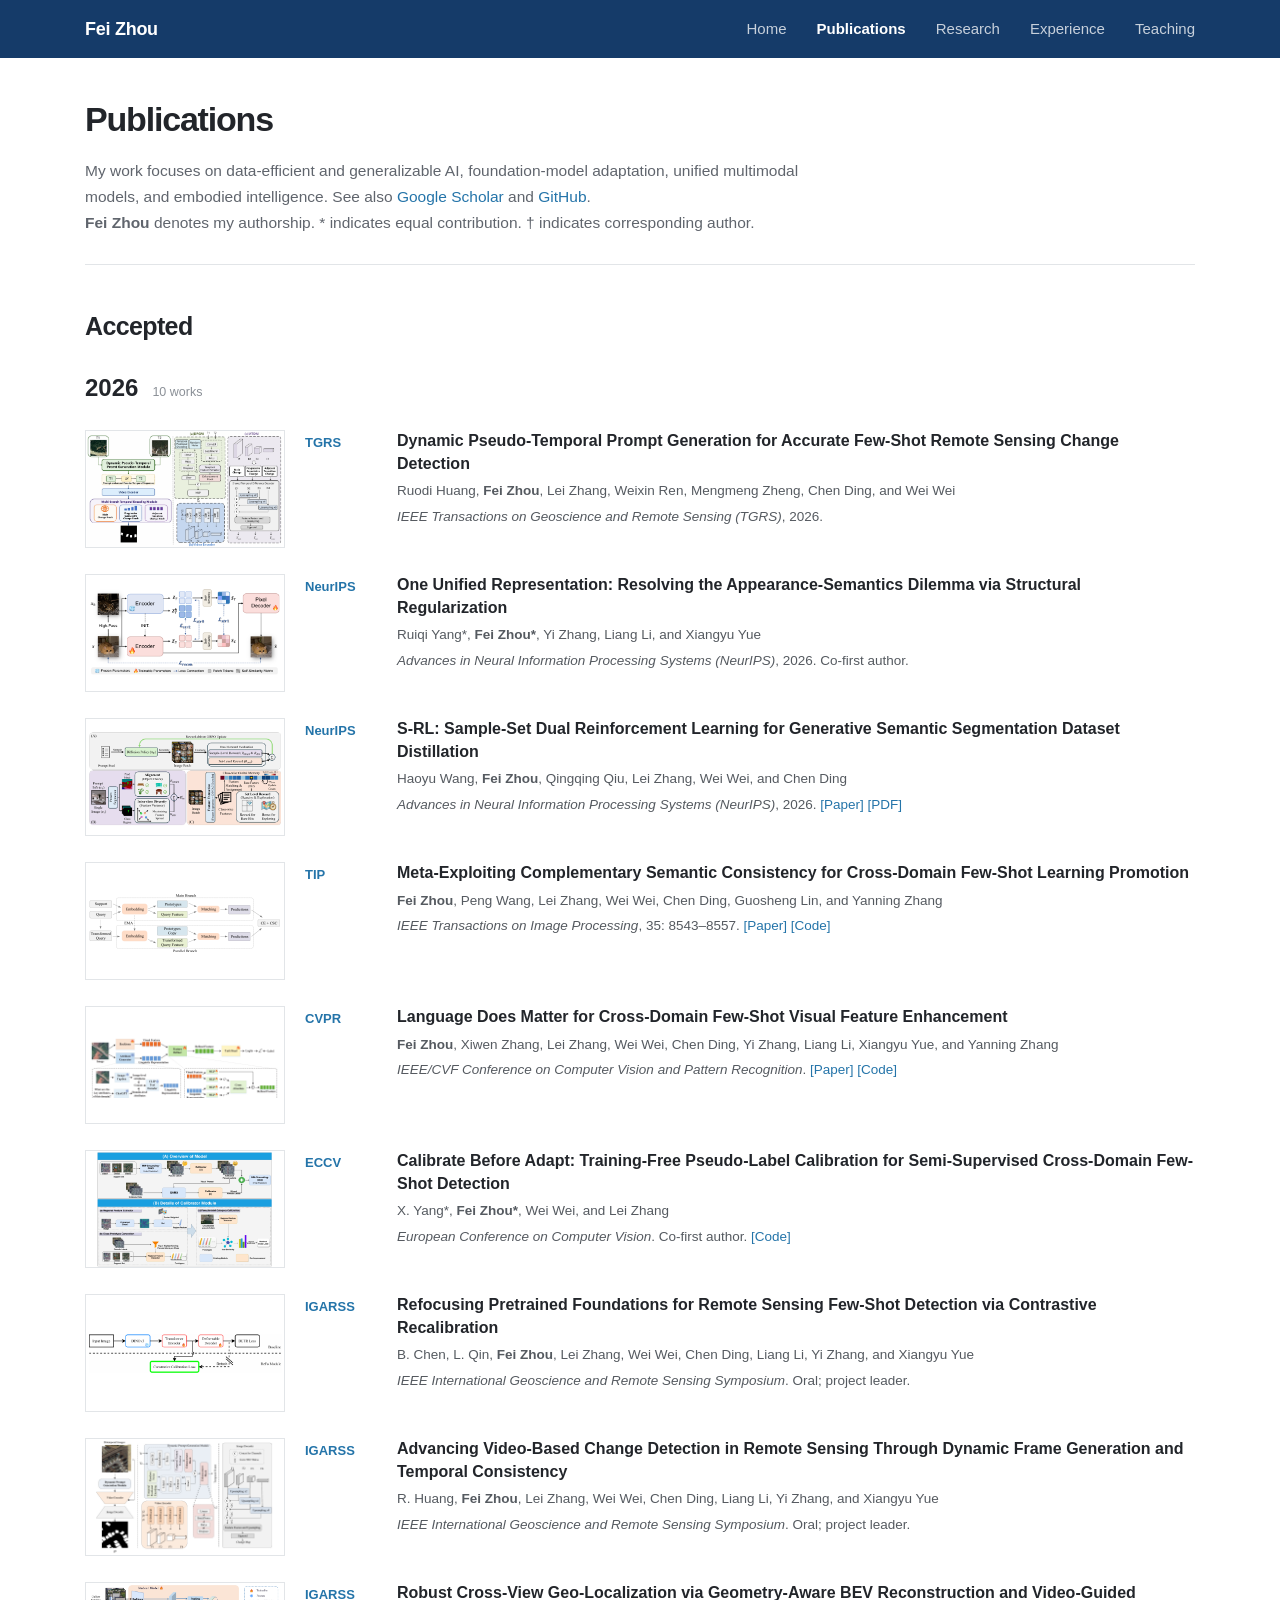
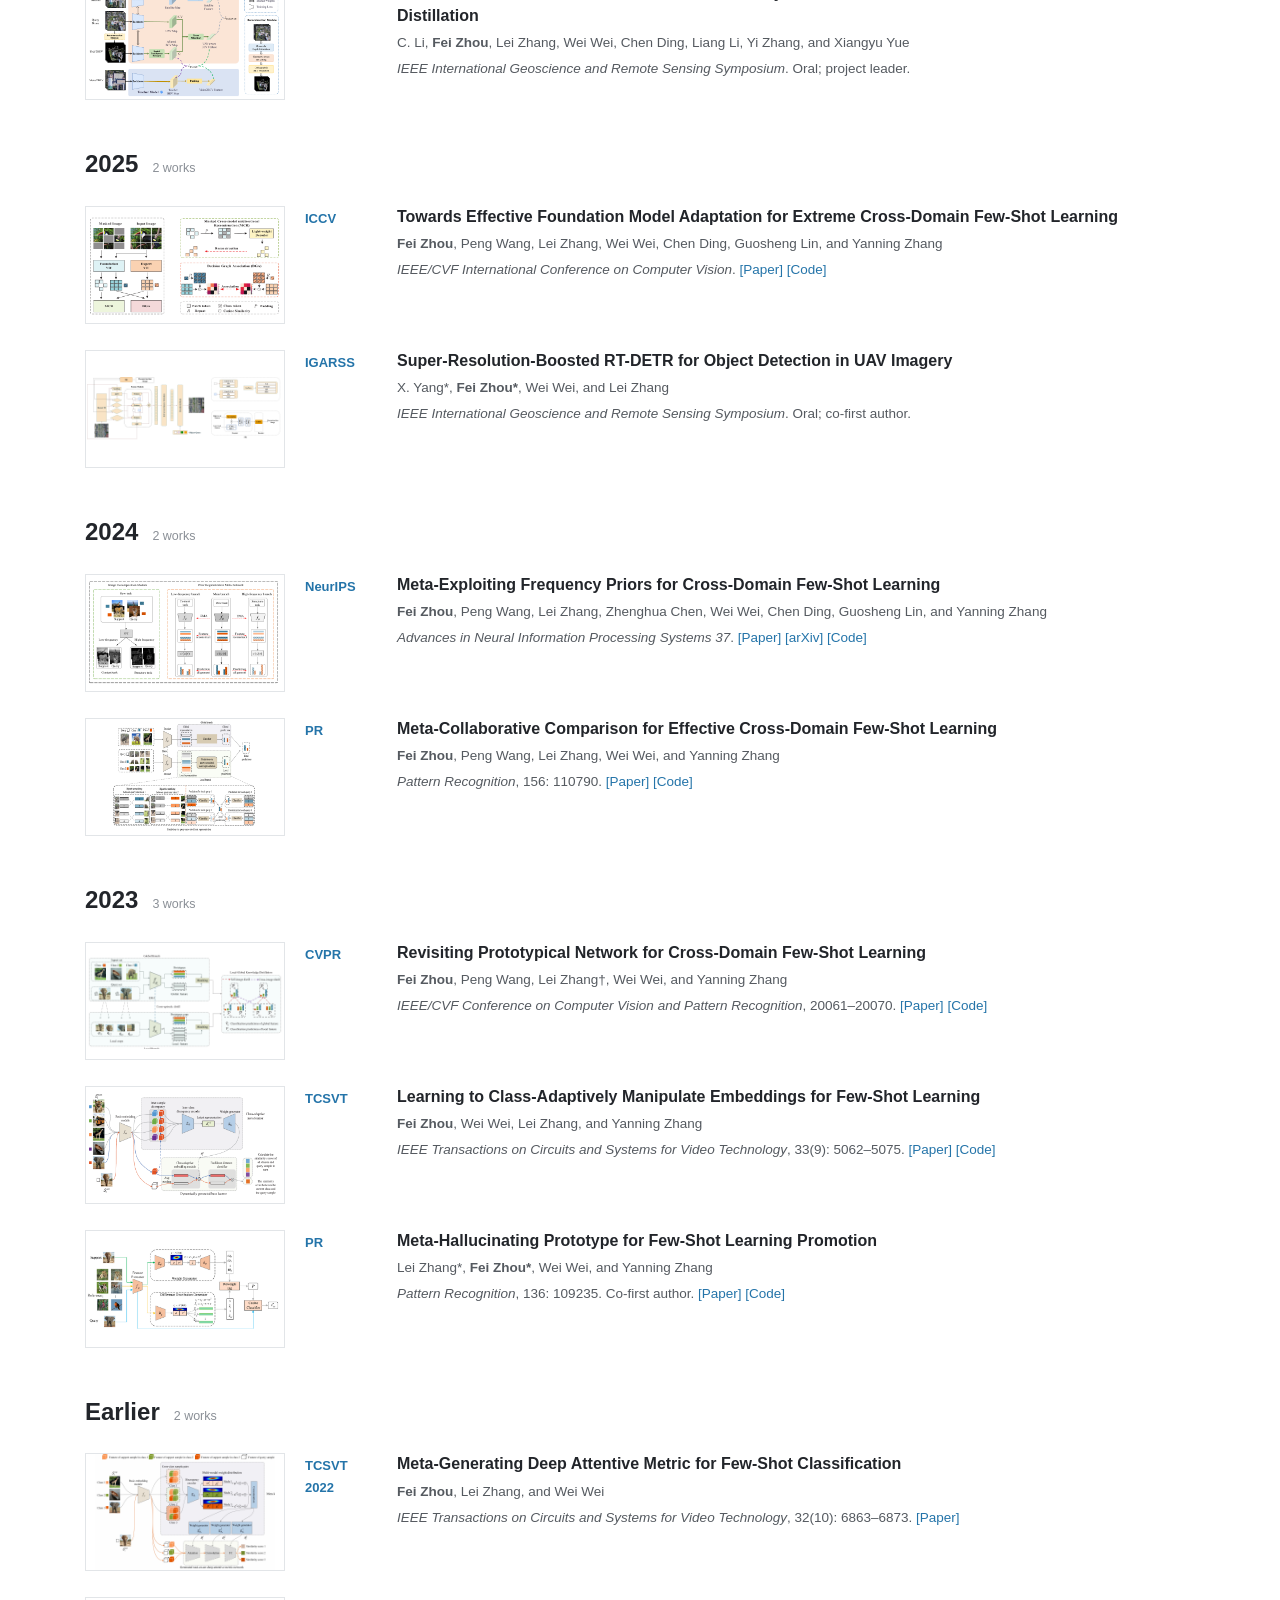
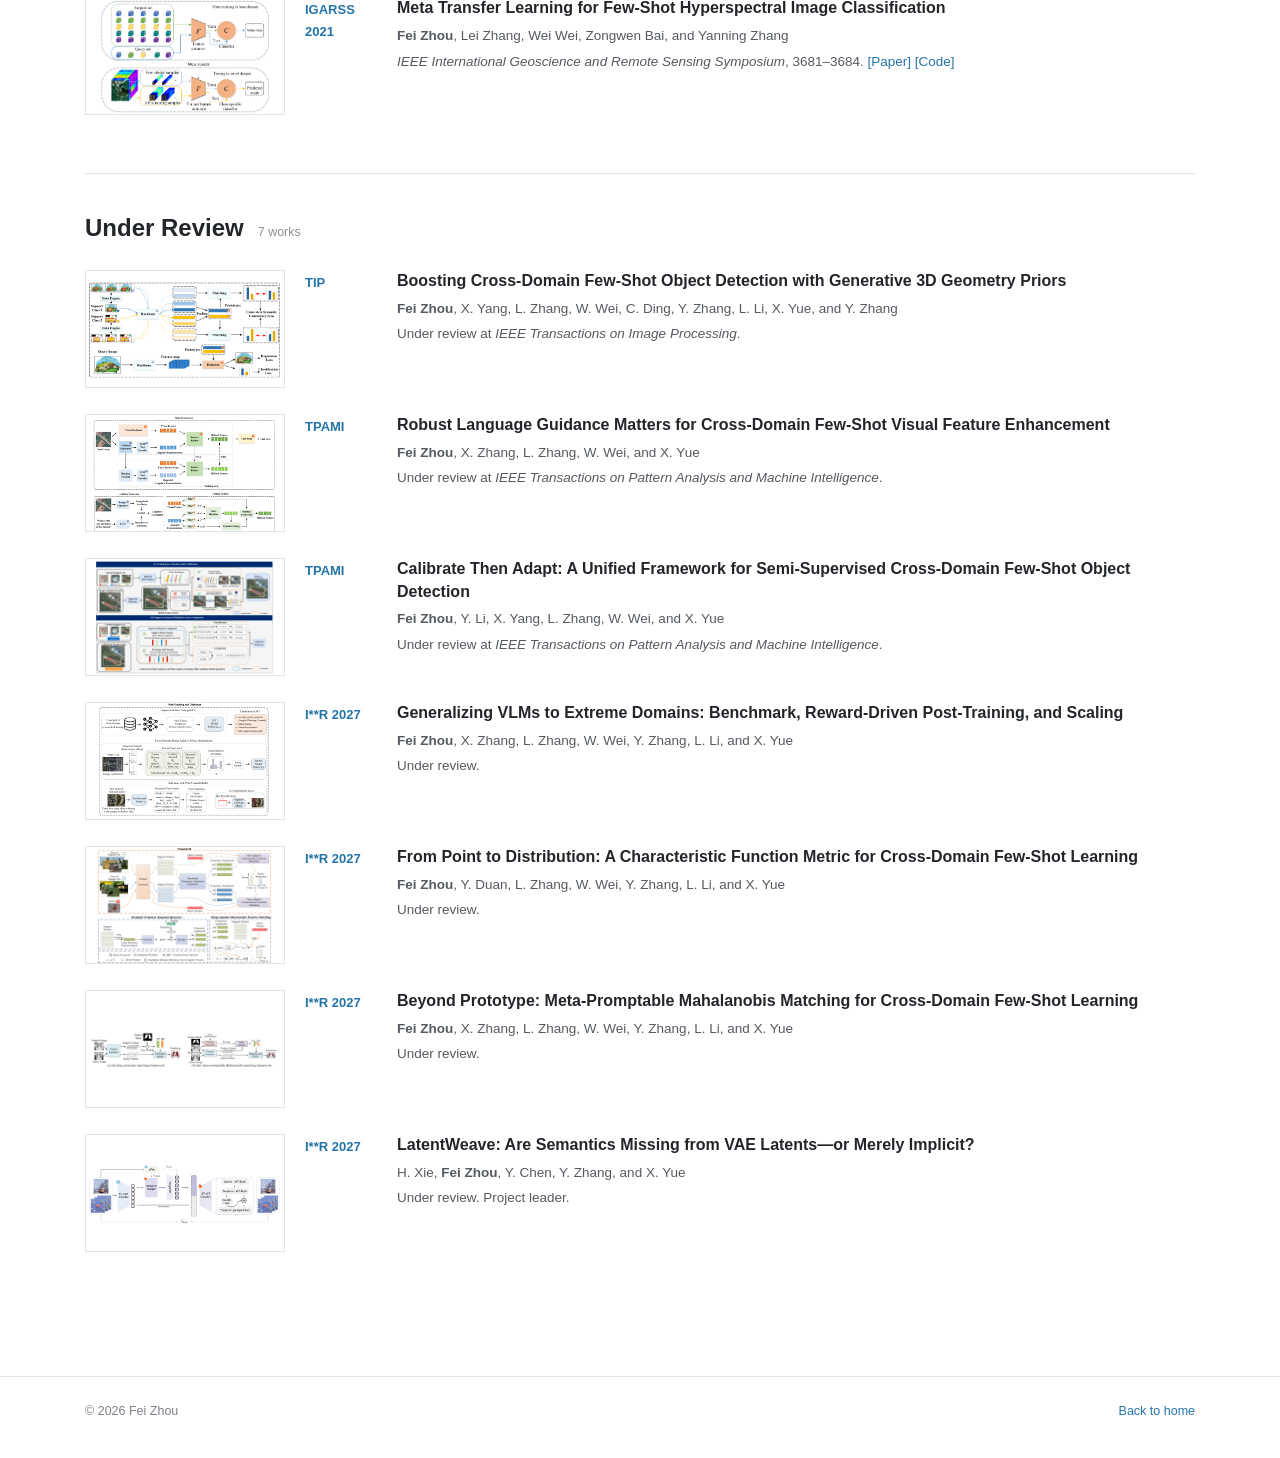
==== commit 62323f98: "Update publications.html" ====
--- a/publications.html
+++ b/publications.html
@@ -42,7 +42,7 @@
         <div class="year-heading"><h2 id="year-2026">2026</h2><span>10 works</span></div>
         <div class="archive-list">
           
-          <article class="archive-item with-figure"><div class="archive-figure"><img src="assets/publications/TGARS26.PNG" alt="Dynamic pseudo-temporal prompt generation framework" loading="lazy" /></div><div class="archive-venue">TGRS</div><div><h3>Dynamic Pseudo-Temporal Prompt Generation for Accurate Few-Shot Remote Sensing Change Detection</h3><p>Ruodi Huang, <strong>Fei Zhou</strong>, Lei Zhang, Weixin Ren, Mengmeng Zheng, Chen Ding, and Wei Wei</p> <p><em>IEEE Transactions on Geoscience and Remote Sensing (TGARS)</em>, 2026.</p></div></article>
+          <article class="archive-item with-figure"><div class="archive-figure"><img src="assets/publications/TGARS26.PNG" alt="Dynamic pseudo-temporal prompt generation framework" loading="lazy" /></div><div class="archive-venue">TGRS</div><div><h3>Dynamic Pseudo-Temporal Prompt Generation for Accurate Few-Shot Remote Sensing Change Detection</h3><p>Ruodi Huang, <strong>Fei Zhou</strong>, Lei Zhang, Weixin Ren, Mengmeng Zheng, Chen Ding, and Wei Wei</p> <p><em>IEEE Transactions on Geoscience and Remote Sensing (TGRS)</em>, 2026.</p></div></article>
           <article class="archive-item with-figure"><div class="archive-figure"><img src="assets/publications/one-unified-representation.png" alt="Semantic structure regularization framework" loading="lazy" /></div><div class="archive-venue">NeurIPS</div><div><h3>One Unified Representation: Resolving the Appearance-Semantics Dilemma via Structural Regularization</h3><p>Ruiqi Yang*, <strong>Fei Zhou*</strong>, Yi Zhang, Liang Li, and Xiangyu Yue</p><p><em>Advances in Neural Information Processing Systems (NeurIPS)</em>, 2026. Co-first author.</p></div></article>
           <article class="archive-item with-figure"><a class="archive-figure" href="https://openreview.net/forum?id=4uK1DB9ydR" target="_blank" rel="noreferrer"><img src="assets/publications/s-rl.png" alt="S-RL dual reinforcement learning framework" loading="lazy" /></a><div class="archive-venue">NeurIPS</div><div><h3><a href="https://openreview.net/forum?id=4uK1DB9ydR" target="_blank" rel="noreferrer">S-RL: Sample-Set Dual Reinforcement Learning for Generative Semantic Segmentation Dataset Distillation</a></h3><p>Haoyu Wang, <strong>Fei Zhou</strong>, Qingqing Qiu, Lei Zhang, Wei Wei, and Chen Ding</p><p><em>Advances in Neural Information Processing Systems (NeurIPS)</em>, 2026. <a href="https://openreview.net/forum?id=4uK1DB9ydR" target="_blank" rel="noreferrer">[Paper]</a> <a href="https://openreview.net/pdf?id=4uK1DB9ydR" target="_blank" rel="noreferrer">[PDF]</a></p></div></article>
           <article class="archive-item with-figure"><a class="archive-figure" href="https://doi.org/10.1109/TIP.2026.3716403" target="_blank" rel="noreferrer"><img src="assets/publications/meta-complementary-semantic.png" alt="Complementary semantic consistency framework" loading="lazy" /></a><div class="archive-venue">TIP</div><div><h3><a href="https://doi.org/10.1109/TIP.2026.3716403" target="_blank" rel="noreferrer">Meta-Exploiting Complementary Semantic Consistency for Cross-Domain Few-Shot Learning Promotion</a></h3><p><strong>Fei Zhou</strong>, Peng Wang, Lei Zhang, Wei Wei, Chen Ding, Guosheng Lin, and Yanning Zhang</p><p><em>IEEE Transactions on Image Processing</em>, 35: 8543–8557. <a href="https://doi.org/10.1109/TIP.2026.3716403" target="_blank" rel="noreferrer">[Paper]</a> <a href="https://github.com/NWPUZhoufei/LDP-Net" target="_blank" rel="noreferrer">[Code]</a></p></div></article>
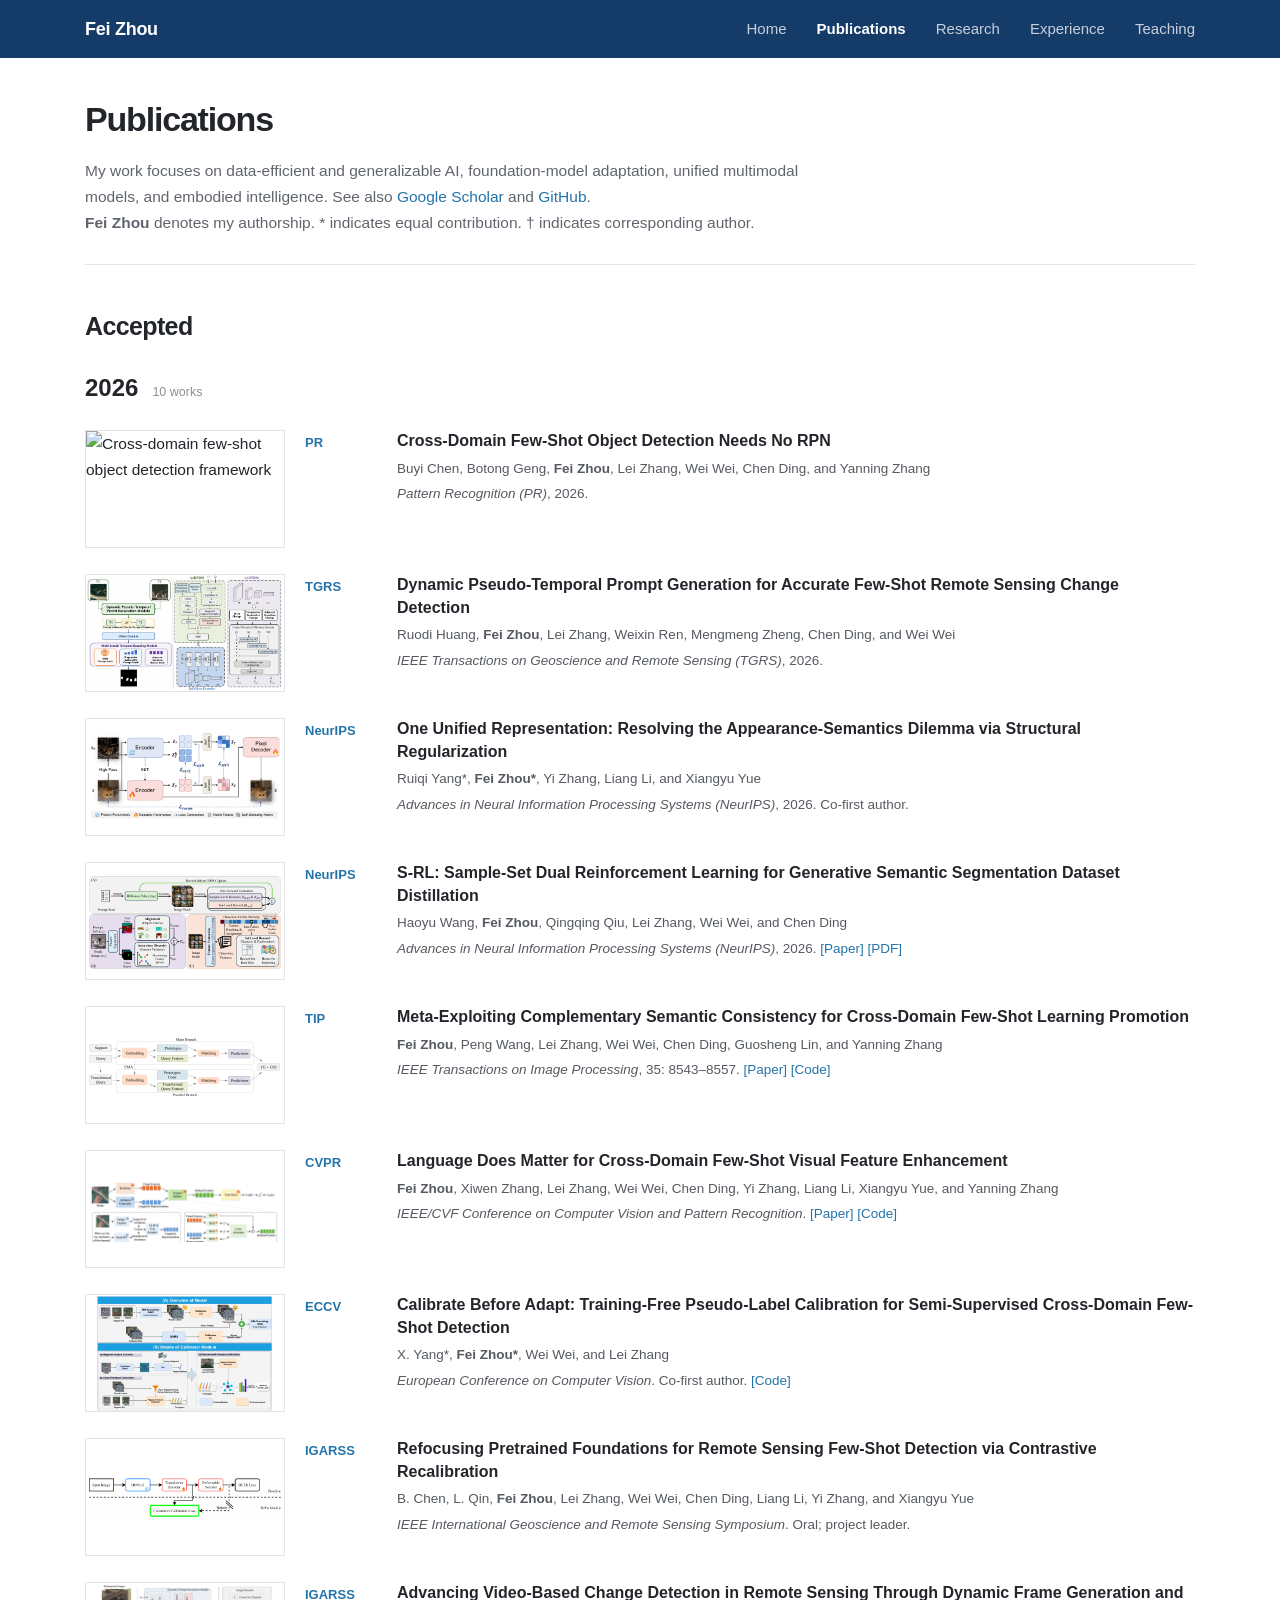
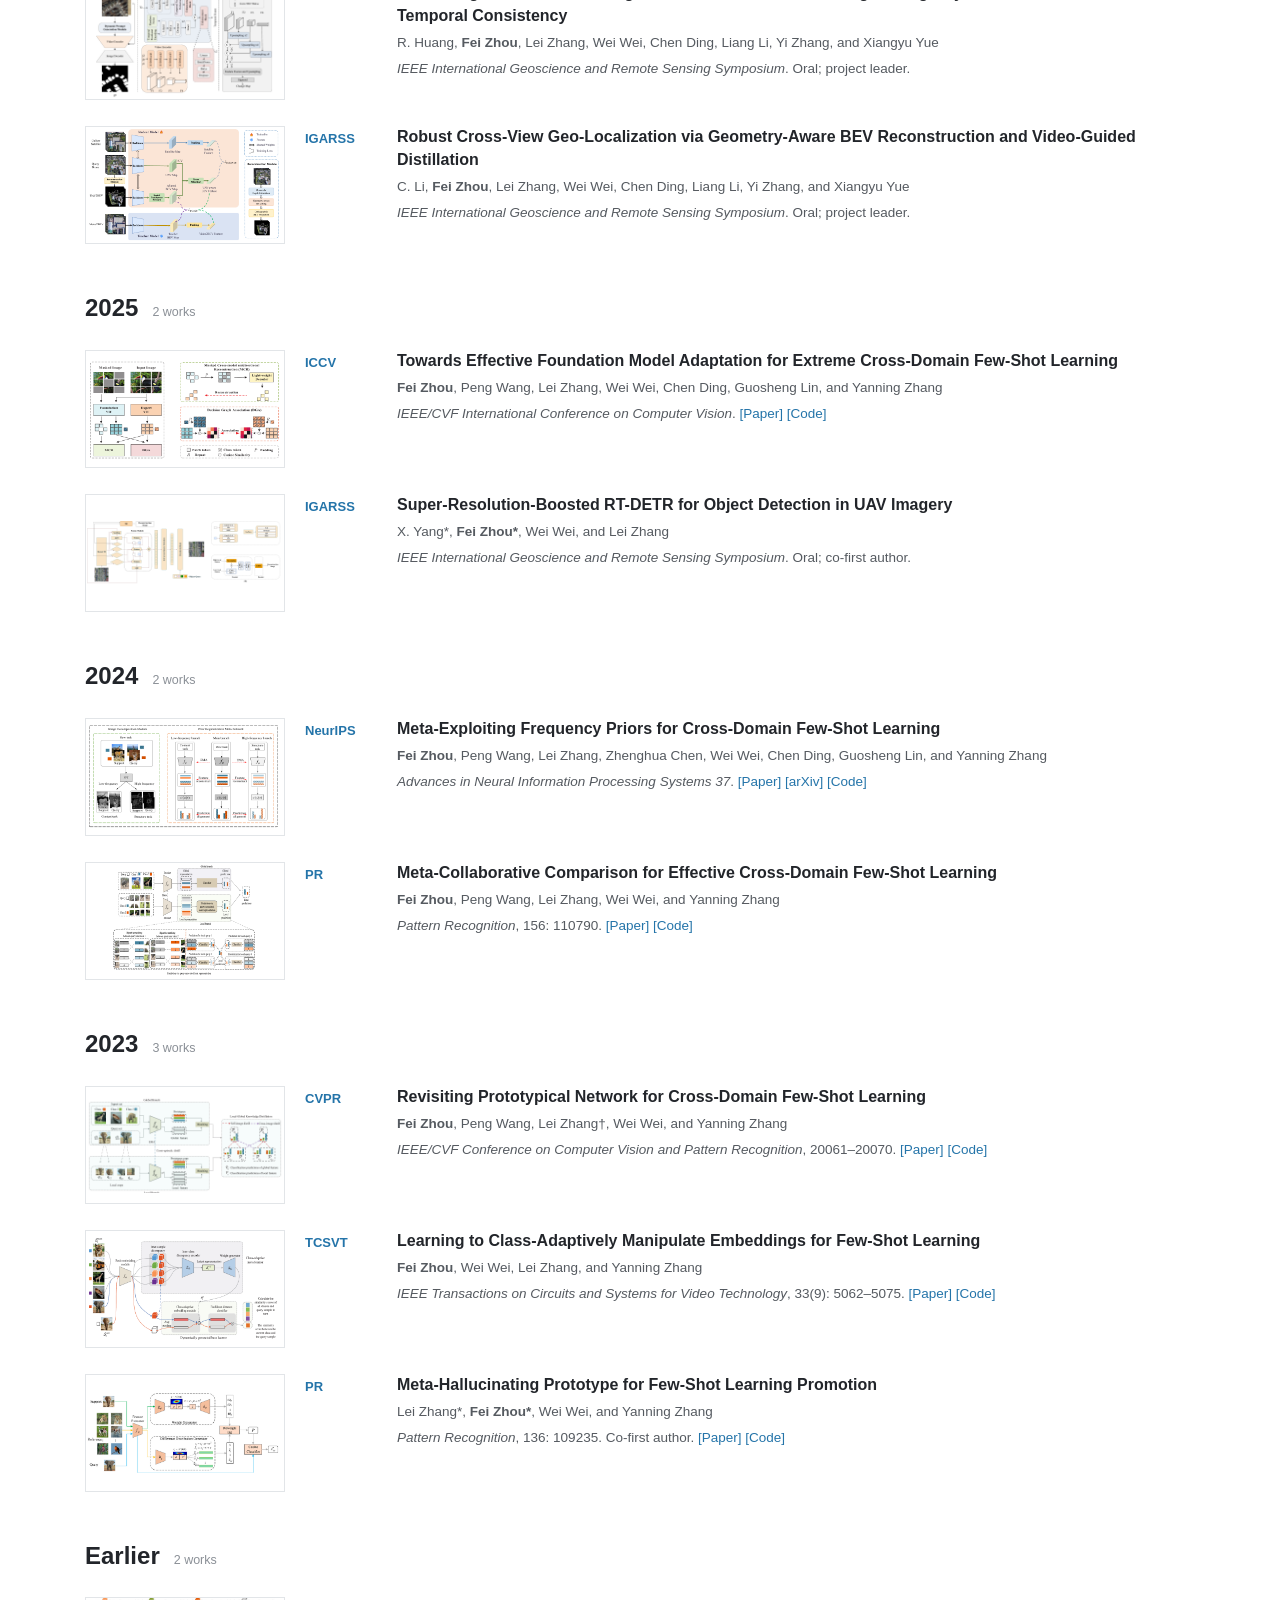
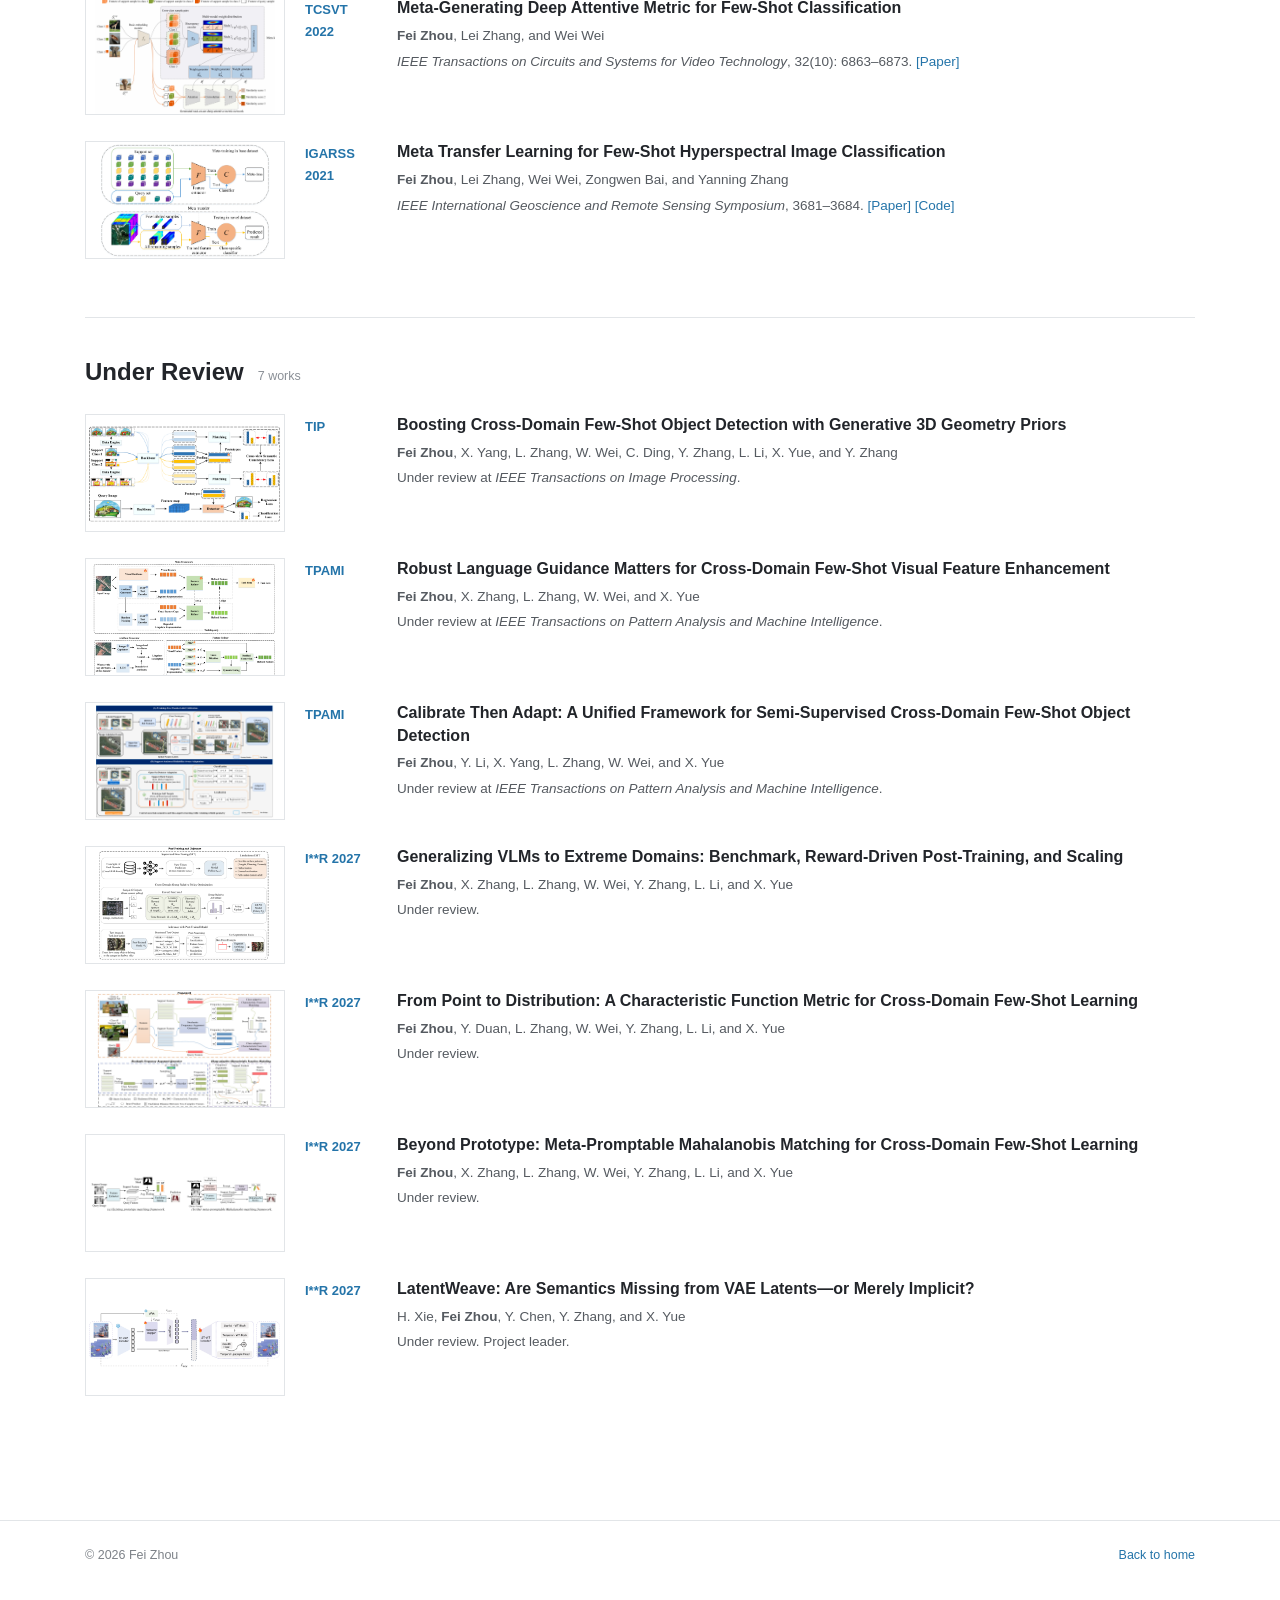
==== commit 7bcff9ed: "Update publications.html" ====
--- a/publications.html
+++ b/publications.html
@@ -41,7 +41,17 @@
       <section class="year-group" aria-labelledby="year-2026">
         <div class="year-heading"><h2 id="year-2026">2026</h2><span>10 works</span></div>
         <div class="archive-list">
-          
+        <article class="archive-item with-figure">
+        <div class="archive-figure">
+          <img src="assets/publications/PR26.PNG" alt="Cross-domain few-shot object detection framework" loading="lazy" />
+        </div>
+        <div class="archive-venue">PR</div>
+        <div>
+          <h3>Cross-Domain Few-Shot Object Detection Needs No RPN</h3>
+          <p>Buyi Chen, Botong Geng, <strong>Fei Zhou</strong>, Lei Zhang, Wei Wei, Chen Ding, and Yanning Zhang</p>
+          <p><em>Pattern Recognition (PR)</em>, 2026.</p>
+        </div>
+        </article>
           <article class="archive-item with-figure"><div class="archive-figure"><img src="assets/publications/TGARS26.PNG" alt="Dynamic pseudo-temporal prompt generation framework" loading="lazy" /></div><div class="archive-venue">TGRS</div><div><h3>Dynamic Pseudo-Temporal Prompt Generation for Accurate Few-Shot Remote Sensing Change Detection</h3><p>Ruodi Huang, <strong>Fei Zhou</strong>, Lei Zhang, Weixin Ren, Mengmeng Zheng, Chen Ding, and Wei Wei</p> <p><em>IEEE Transactions on Geoscience and Remote Sensing (TGRS)</em>, 2026.</p></div></article>
           <article class="archive-item with-figure"><div class="archive-figure"><img src="assets/publications/one-unified-representation.png" alt="Semantic structure regularization framework" loading="lazy" /></div><div class="archive-venue">NeurIPS</div><div><h3>One Unified Representation: Resolving the Appearance-Semantics Dilemma via Structural Regularization</h3><p>Ruiqi Yang*, <strong>Fei Zhou*</strong>, Yi Zhang, Liang Li, and Xiangyu Yue</p><p><em>Advances in Neural Information Processing Systems (NeurIPS)</em>, 2026. Co-first author.</p></div></article>
           <article class="archive-item with-figure"><a class="archive-figure" href="https://openreview.net/forum?id=4uK1DB9ydR" target="_blank" rel="noreferrer"><img src="assets/publications/s-rl.png" alt="S-RL dual reinforcement learning framework" loading="lazy" /></a><div class="archive-venue">NeurIPS</div><div><h3><a href="https://openreview.net/forum?id=4uK1DB9ydR" target="_blank" rel="noreferrer">S-RL: Sample-Set Dual Reinforcement Learning for Generative Semantic Segmentation Dataset Distillation</a></h3><p>Haoyu Wang, <strong>Fei Zhou</strong>, Qingqing Qiu, Lei Zhang, Wei Wei, and Chen Ding</p><p><em>Advances in Neural Information Processing Systems (NeurIPS)</em>, 2026. <a href="https://openreview.net/forum?id=4uK1DB9ydR" target="_blank" rel="noreferrer">[Paper]</a> <a href="https://openreview.net/pdf?id=4uK1DB9ydR" target="_blank" rel="noreferrer">[PDF]</a></p></div></article>
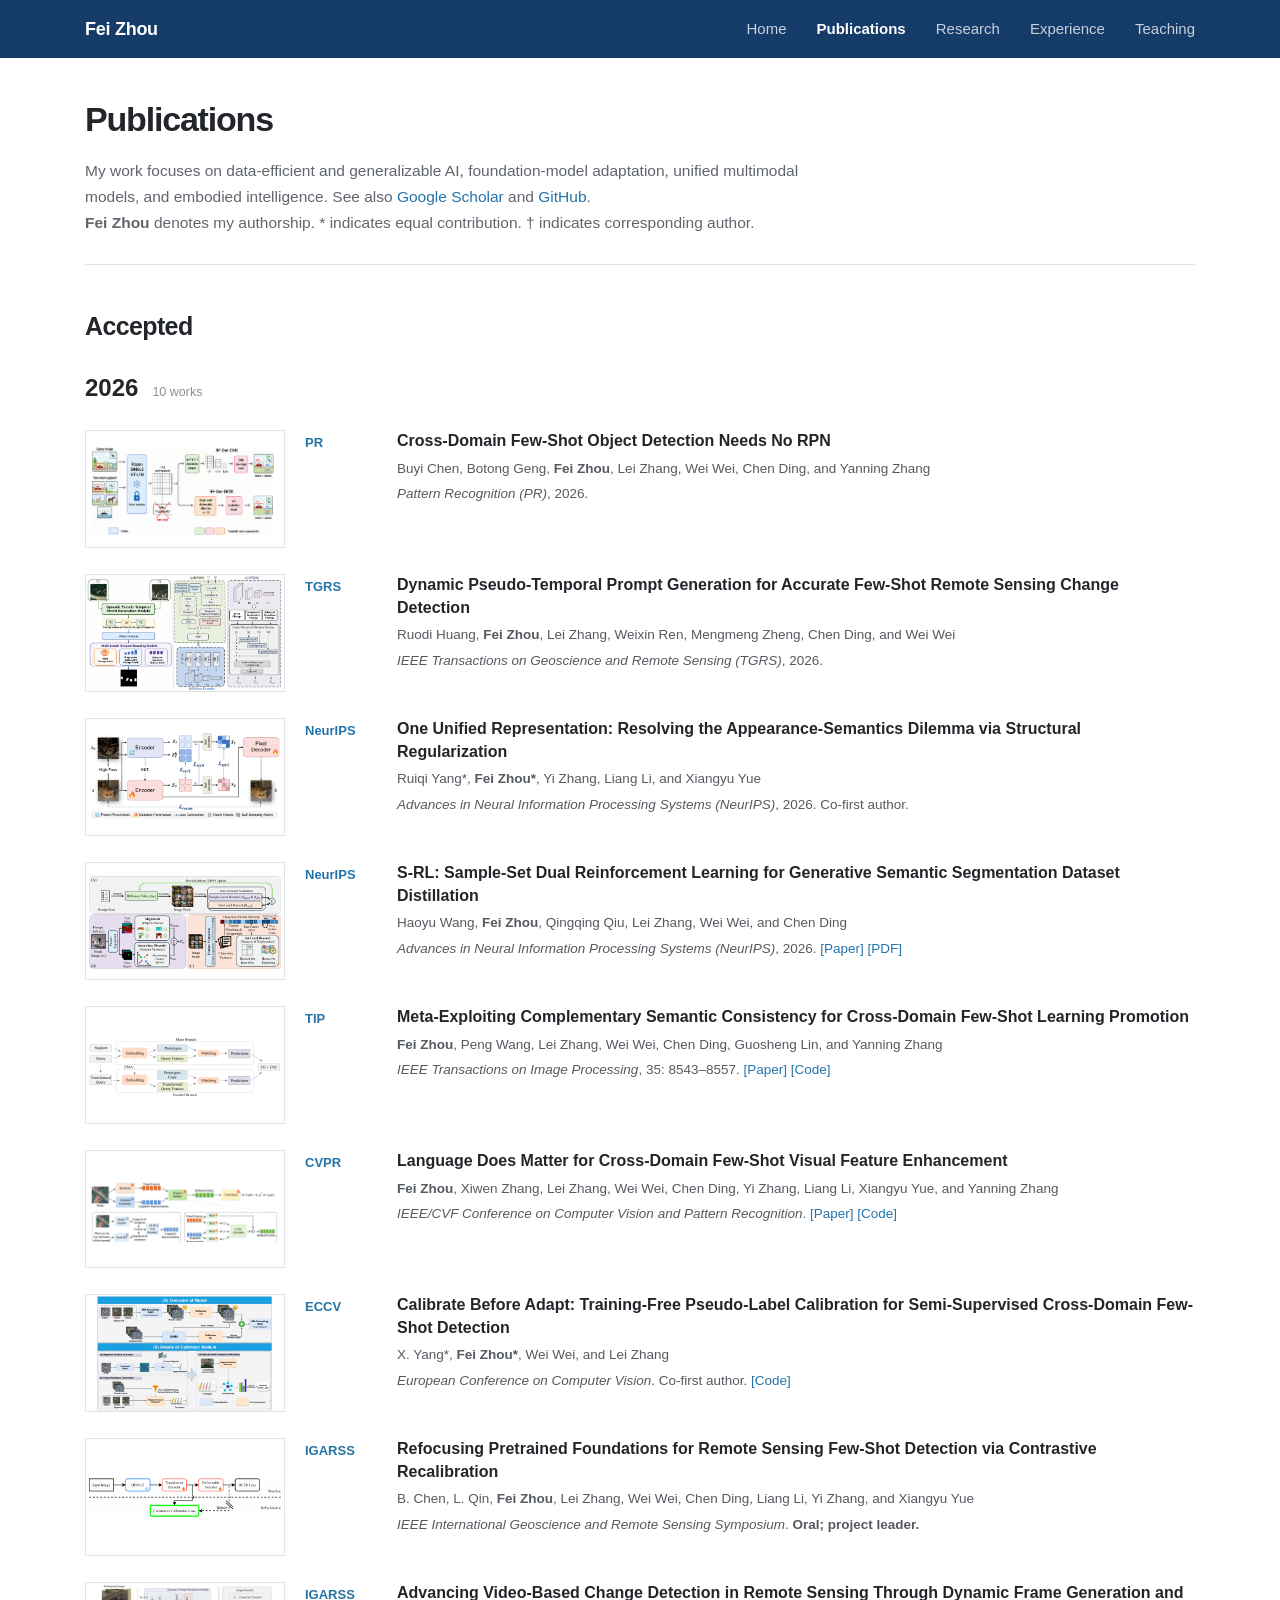
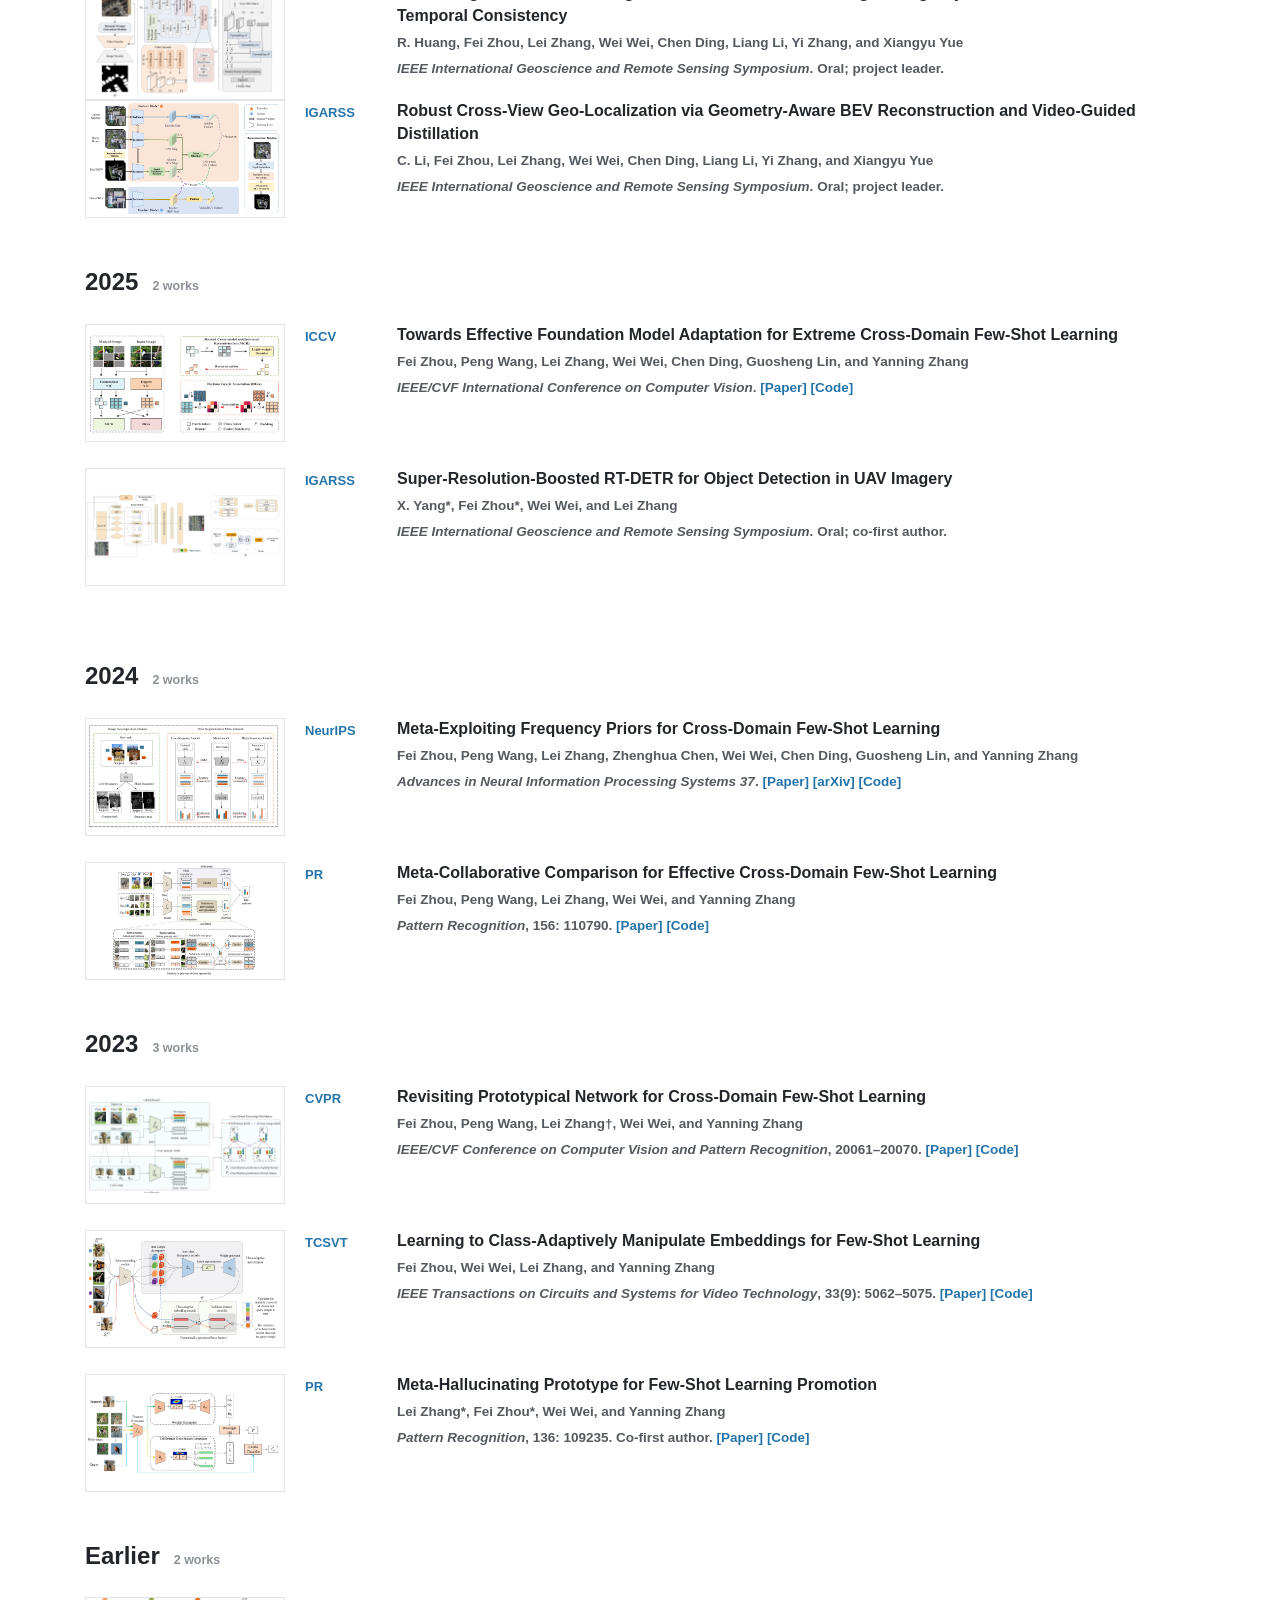
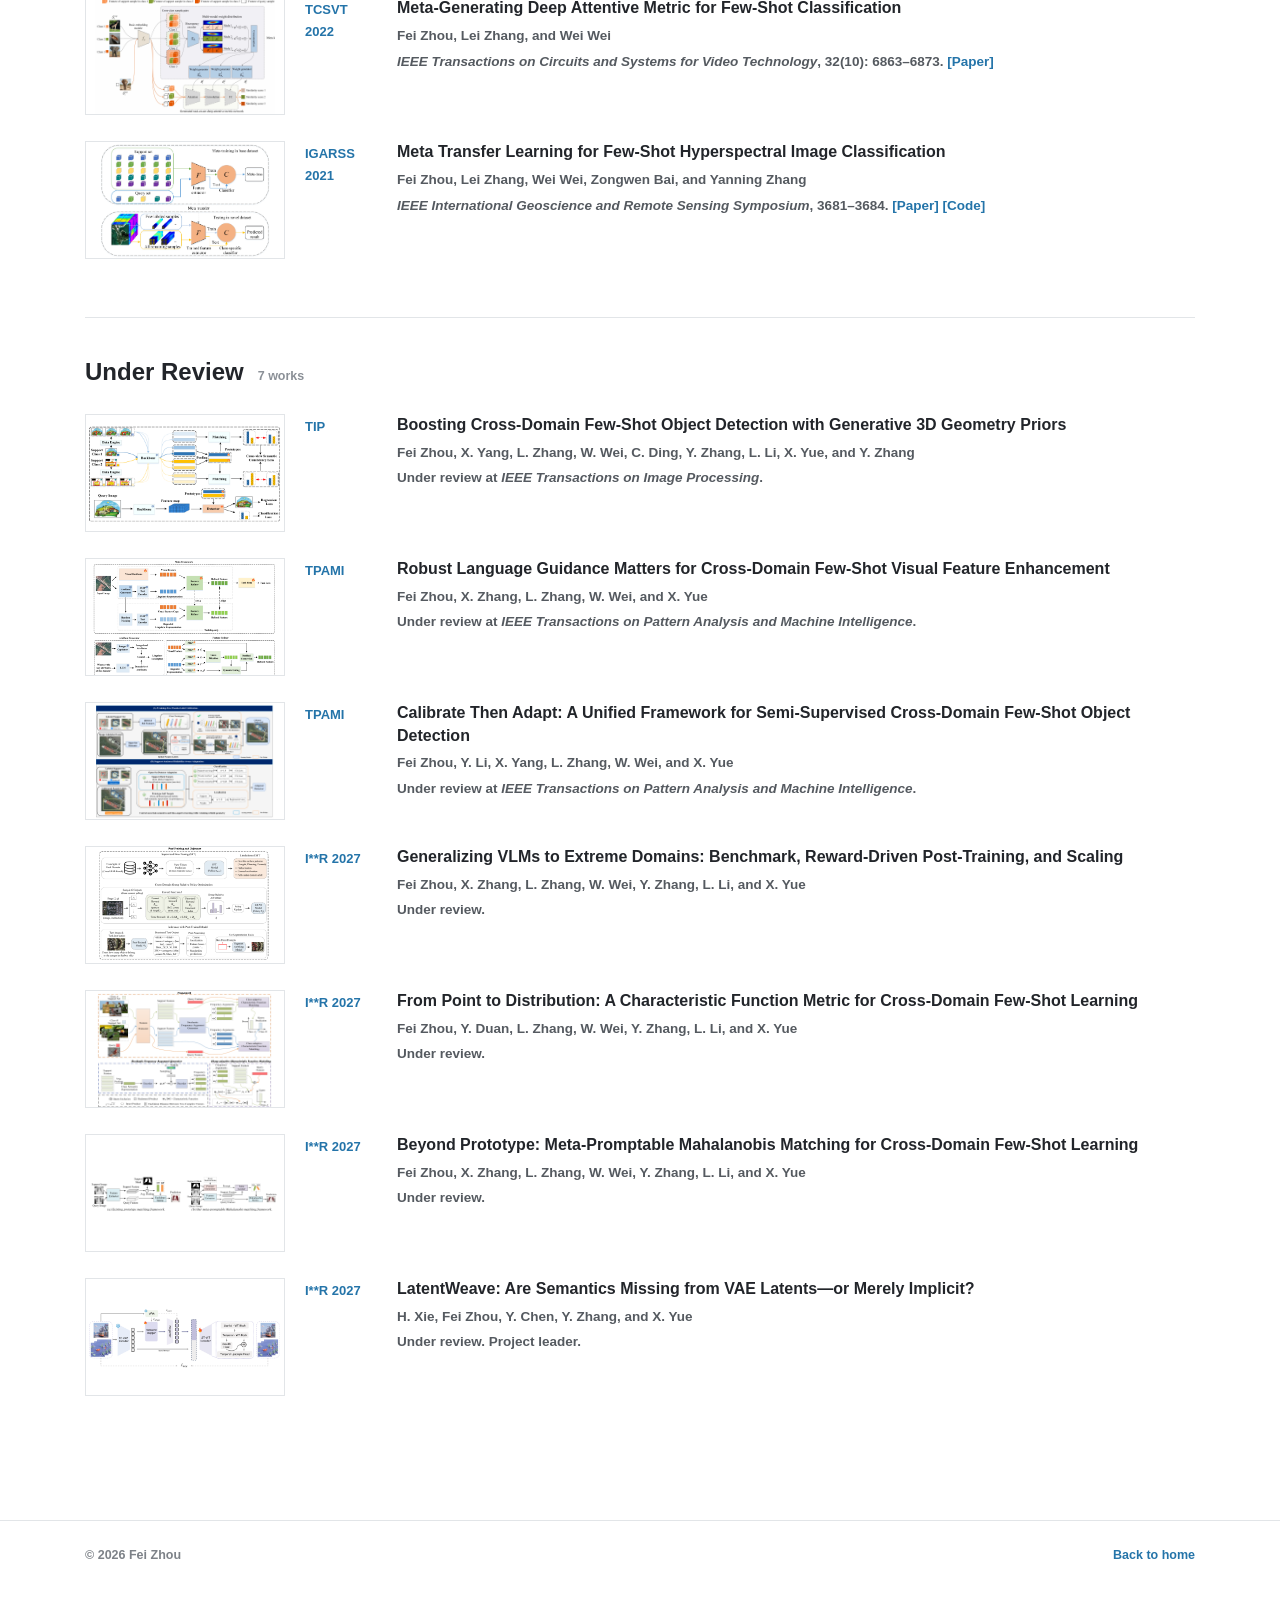
==== commit 05729a2d: "Update publications.html" ====
--- a/publications.html
+++ b/publications.html
@@ -58,9 +58,9 @@
           <article class="archive-item with-figure"><a class="archive-figure" href="https://doi.org/10.1109/TIP.2026.3716403" target="_blank" rel="noreferrer"><img src="assets/publications/meta-complementary-semantic.png" alt="Complementary semantic consistency framework" loading="lazy" /></a><div class="archive-venue">TIP</div><div><h3><a href="https://doi.org/10.1109/TIP.2026.3716403" target="_blank" rel="noreferrer">Meta-Exploiting Complementary Semantic Consistency for Cross-Domain Few-Shot Learning Promotion</a></h3><p><strong>Fei Zhou</strong>, Peng Wang, Lei Zhang, Wei Wei, Chen Ding, Guosheng Lin, and Yanning Zhang</p><p><em>IEEE Transactions on Image Processing</em>, 35: 8543–8557. <a href="https://doi.org/10.1109/TIP.2026.3716403" target="_blank" rel="noreferrer">[Paper]</a> <a href="https://github.com/NWPUZhoufei/LDP-Net" target="_blank" rel="noreferrer">[Code]</a></p></div></article>
           <article class="archive-item with-figure"><a class="archive-figure" href="https://openaccess.thecvf.com/content/CVPR2026/papers/Zhou_Language_Does_Matter_for_Cross-Domain_Few-Shot_Visual_Feature_Enhancement_CVPR_2026_paper.pdf" target="_blank" rel="noreferrer"><img src="assets/publications/language-does-matter.png" alt="Language-guided visual feature enhancement framework" loading="lazy" /></a><div class="archive-venue">CVPR</div><div><h3><a href="https://openaccess.thecvf.com/content/CVPR2026/papers/Zhou_Language_Does_Matter_for_Cross-Domain_Few-Shot_Visual_Feature_Enhancement_CVPR_2026_paper.pdf" target="_blank" rel="noreferrer">Language Does Matter for Cross-Domain Few-Shot Visual Feature Enhancement</a></h3><p><strong>Fei Zhou</strong>, Xiwen Zhang, Lei Zhang, Wei Wei, Chen Ding, Yi Zhang, Liang Li, Xiangyu Yue, and Yanning Zhang</p><p><em>IEEE/CVF Conference on Computer Vision and Pattern Recognition</em>. <a href="https://openaccess.thecvf.com/content/CVPR2026/papers/Zhou_Language_Does_Matter_for_Cross-Domain_Few-Shot_Visual_Feature_Enhancement_CVPR_2026_paper.pdf" target="_blank" rel="noreferrer">[Paper]</a> <a href="https://github.com/SivanXT/LDM-CDFSL" target="_blank" rel="noreferrer">[Code]</a></p></div></article>
           <article class="archive-item with-figure"><div class="archive-figure"><img src="assets/publications/calibrate-before-adapt.png" alt="Training-free pseudo-label calibration framework" loading="lazy" /></div><div class="archive-venue">ECCV</div><div><h3>Calibrate Before Adapt: Training-Free Pseudo-Label Calibration for Semi-Supervised Cross-Domain Few-Shot Detection</h3><p>X. Yang*, <strong>Fei Zhou*</strong>, Wei Wei, and Lei Zhang</p><p><em>European Conference on Computer Vision</em>. Co-first author. <a href="https://github.com/xSheep123/Semi-CDFSOD" target="_blank" rel="noreferrer">[Code]</a></p></div></article>
-          <article class="archive-item with-figure"><div class="archive-figure"><img src="assets/publications/refo-detr.png" alt="ReFo-DETR framework" loading="lazy" /></div><div class="archive-venue">IGARSS</div><div><h3>Refocusing Pretrained Foundations for Remote Sensing Few-Shot Detection via Contrastive Recalibration</h3><p>B. Chen, L. Qin, <strong>Fei Zhou</strong>, Lei Zhang, Wei Wei, Chen Ding, Liang Li, Yi Zhang, and Xiangyu Yue</p><p><em>IEEE International Geoscience and Remote Sensing Symposium</em>. Oral; project leader.</p></div></article>
-          <article class="archive-item with-figure"><div class="archive-figure"><img src="assets/publications/video-change-detection.png" alt="Video-based remote-sensing change-detection framework" loading="lazy" /></div><div class="archive-venue">IGARSS</div><div><h3>Advancing Video-Based Change Detection in Remote Sensing Through Dynamic Frame Generation and Temporal Consistency</h3><p>R. Huang, <strong>Fei Zhou</strong>, Lei Zhang, Wei Wei, Chen Ding, Liang Li, Yi Zhang, and Xiangyu Yue</p><p><em>IEEE International Geoscience and Remote Sensing Symposium</em>. Oral; project leader.</p></div></article>
-          <article class="archive-item with-figure"><div class="archive-figure"><img src="assets/publications/cross-view-geolocalization.png" alt="Geometry-aware cross-view geo-localization framework" loading="lazy" /></div><div class="archive-venue">IGARSS</div><div><h3>Robust Cross-View Geo-Localization via Geometry-Aware BEV Reconstruction and Video-Guided Distillation</h3><p>C. Li, <strong>Fei Zhou</strong>, Lei Zhang, Wei Wei, Chen Ding, Liang Li, Yi Zhang, and Xiangyu Yue</p><p><em>IEEE International Geoscience and Remote Sensing Symposium</em>. Oral; project leader.</p></div></article>
+          <article class="archive-item with-figure"><div class="archive-figure"><img src="assets/publications/refo-detr.png" alt="ReFo-DETR framework" loading="lazy" /></div><div class="archive-venue">IGARSS</div><div><h3>Refocusing Pretrained Foundations for Remote Sensing Few-Shot Detection via Contrastive Recalibration</h3><p>B. Chen, L. Qin, <strong>Fei Zhou</strong>, Lei Zhang, Wei Wei, Chen Ding, Liang Li, Yi Zhang, and Xiangyu Yue</p><p><em>IEEE International Geoscience and Remote Sensing Symposium</em>. <strong>Oral<strong>; project leader.</p></div></article>
+          <article class="archive-item with-figure"><div class="archive-figure"><img src="assets/publications/video-change-detection.png" alt="Video-based remote-sensing change-detection framework" loading="lazy" /></div><div class="archive-venue">IGARSS</div><div><h3>Advancing Video-Based Change Detection in Remote Sensing Through Dynamic Frame Generation and Temporal Consistency</h3><p>R. Huang, <strong>Fei Zhou</strong>, Lei Zhang, Wei Wei, Chen Ding, Liang Li, Yi Zhang, and Xiangyu Yue</p><p><em>IEEE International Geoscience and Remote Sensing Symposium</em>. <strong>Oral<strong>; project leader.</p></div></article>
+          <article class="archive-item with-figure"><div class="archive-figure"><img src="assets/publications/cross-view-geolocalization.png" alt="Geometry-aware cross-view geo-localization framework" loading="lazy" /></div><div class="archive-venue">IGARSS</div><div><h3>Robust Cross-View Geo-Localization via Geometry-Aware BEV Reconstruction and Video-Guided Distillation</h3><p>C. Li, <strong>Fei Zhou</strong>, Lei Zhang, Wei Wei, Chen Ding, Liang Li, Yi Zhang, and Xiangyu Yue</p><p><em>IEEE International Geoscience and Remote Sensing Symposium</em>. <strong>Oral<strong>; project leader.</p></div></article>
         </div>
       </section>
 
@@ -68,7 +68,7 @@
         <div class="year-heading"><h2 id="year-2025">2025</h2><span>2 works</span></div>
         <div class="archive-list">
           <article class="archive-item with-figure"><a class="archive-figure" href="https://openaccess.thecvf.com/content/ICCV2025/html/Zhou_Towards_Effective_Foundation_Model_Adaptation_for_Extreme_Cross-Domain_Few-Shot_Learning_ICCV_2025_paper.html" target="_blank" rel="noreferrer"><img src="assets/publications/foundation-model-adaptation.png" alt="Foundation-model absorption adaptation framework" loading="lazy" /></a><div class="archive-venue">ICCV</div><div><h3><a href="https://openaccess.thecvf.com/content/ICCV2025/html/Zhou_Towards_Effective_Foundation_Model_Adaptation_for_Extreme_Cross-Domain_Few-Shot_Learning_ICCV_2025_paper.html" target="_blank" rel="noreferrer">Towards Effective Foundation Model Adaptation for Extreme Cross-Domain Few-Shot Learning</a></h3><p><strong>Fei Zhou</strong>, Peng Wang, Lei Zhang, Wei Wei, Chen Ding, Guosheng Lin, and Yanning Zhang</p><p><em>IEEE/CVF International Conference on Computer Vision</em>. <a href="https://openaccess.thecvf.com/content/ICCV2025/html/Zhou_Towards_Effective_Foundation_Model_Adaptation_for_Extreme_Cross-Domain_Few-Shot_Learning_ICCV_2025_paper.html" target="_blank" rel="noreferrer">[Paper]</a> <a href="https://github.com/NWPUZhoufei/FMA" target="_blank" rel="noreferrer">[Code]</a></p></div></article>
-          <article class="archive-item with-figure"><div class="archive-figure"><img src="assets/publications/super-resolution-rtdetr.png" alt="Super-resolution RT-DETR framework" loading="lazy" /></div><div class="archive-venue">IGARSS</div><div><h3>Super-Resolution-Boosted RT-DETR for Object Detection in UAV Imagery</h3><p>X. Yang*, <strong>Fei Zhou*</strong>, Wei Wei, and Lei Zhang</p><p><em>IEEE International Geoscience and Remote Sensing Symposium</em>. Oral; co-first author.</p></div></article>
+          <article class="archive-item with-figure"><div class="archive-figure"><img src="assets/publications/super-resolution-rtdetr.png" alt="Super-resolution RT-DETR framework" loading="lazy" /></div><div class="archive-venue">IGARSS</div><div><h3>Super-Resolution-Boosted RT-DETR for Object Detection in UAV Imagery</h3><p>X. Yang*, <strong>Fei Zhou*</strong>, Wei Wei, and Lei Zhang</p><p><em>IEEE International Geoscience and Remote Sensing Symposium</em>. <strong>Oral<strong>; co-first author.</p></div></article>
         </div>
       </section>
 
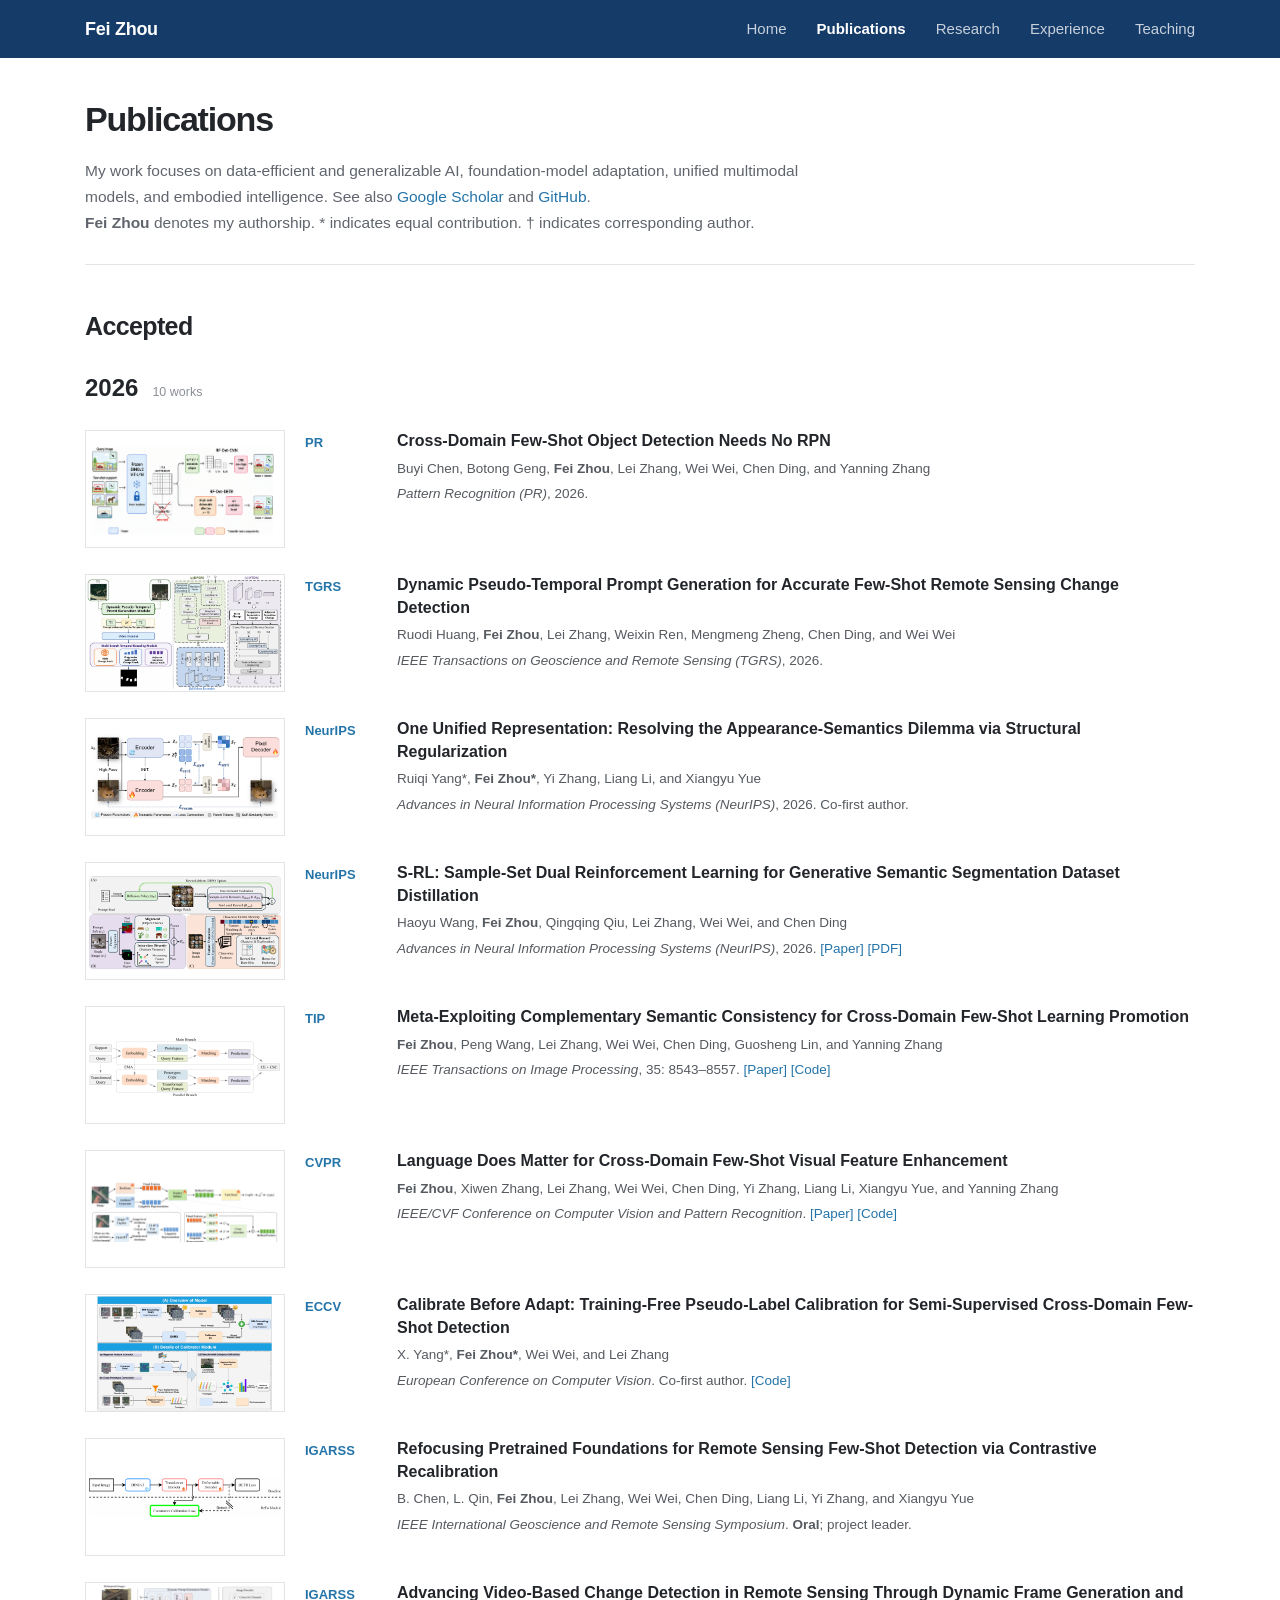
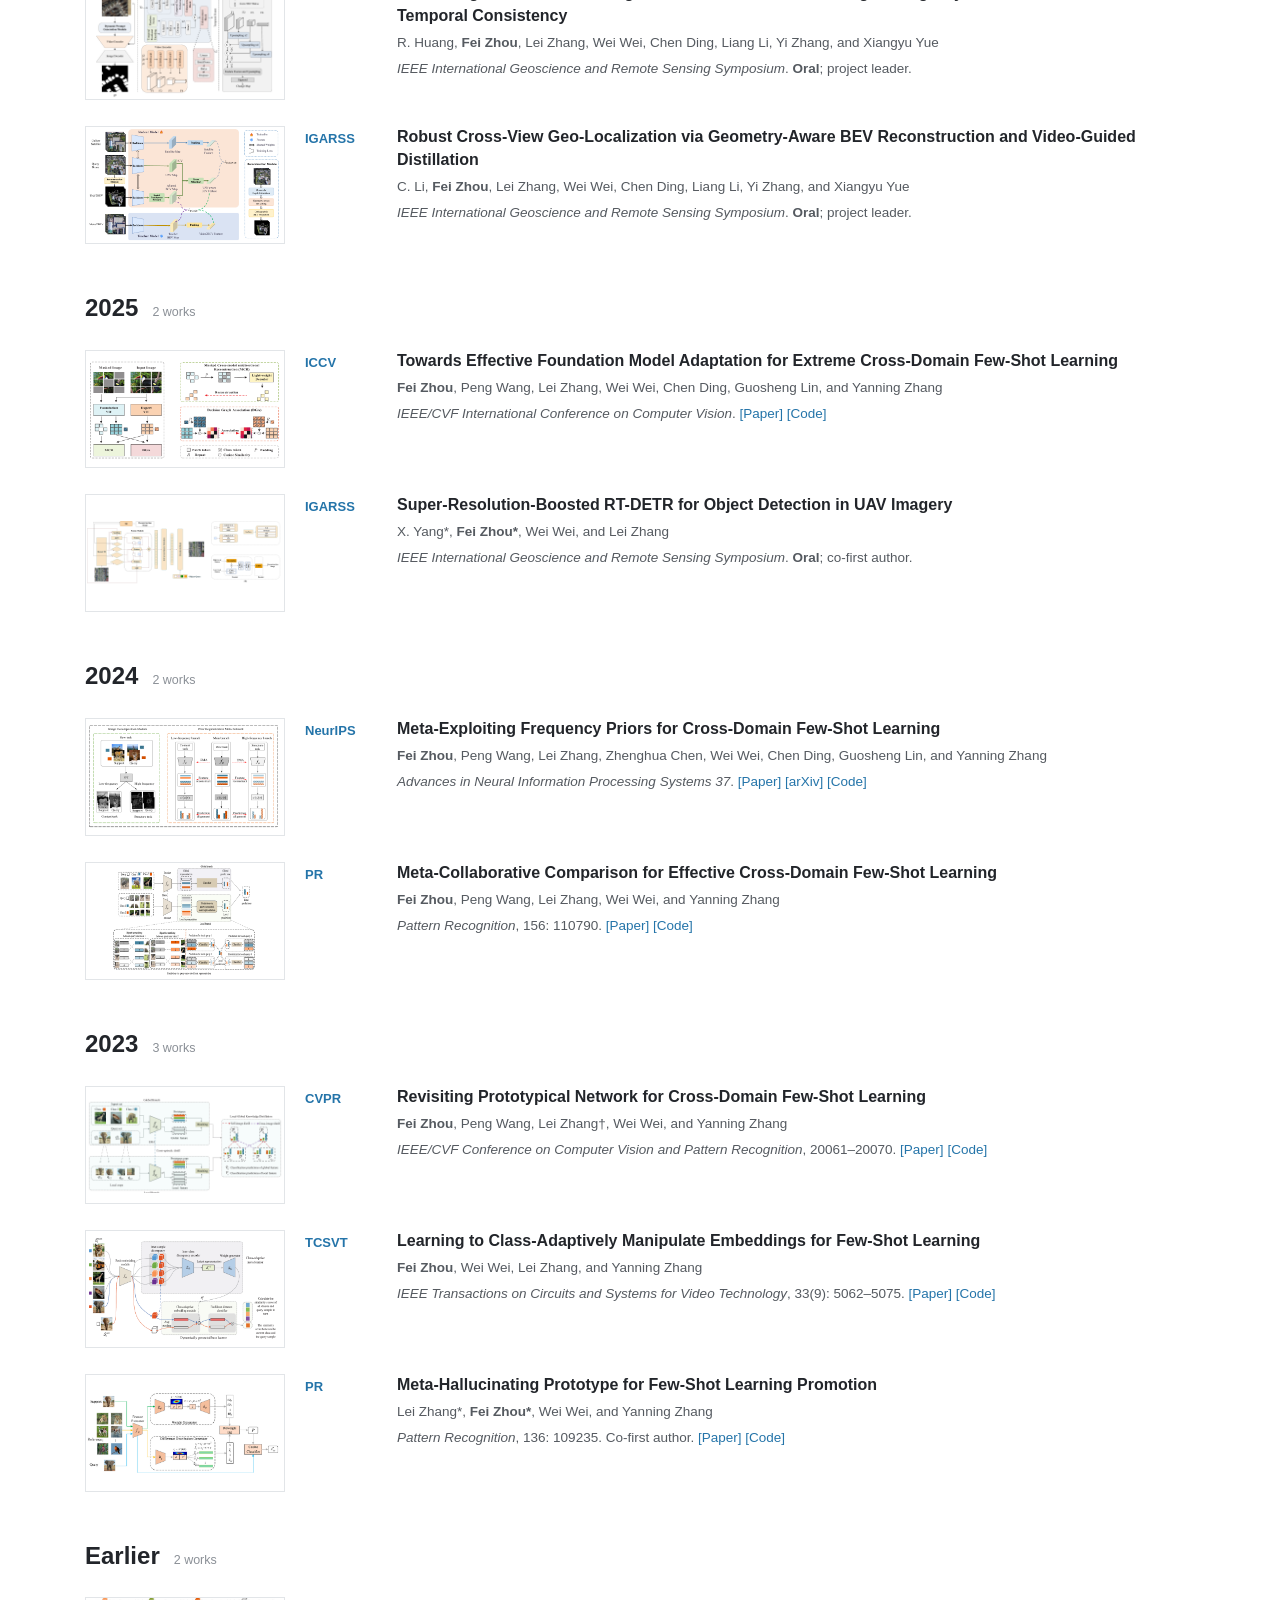
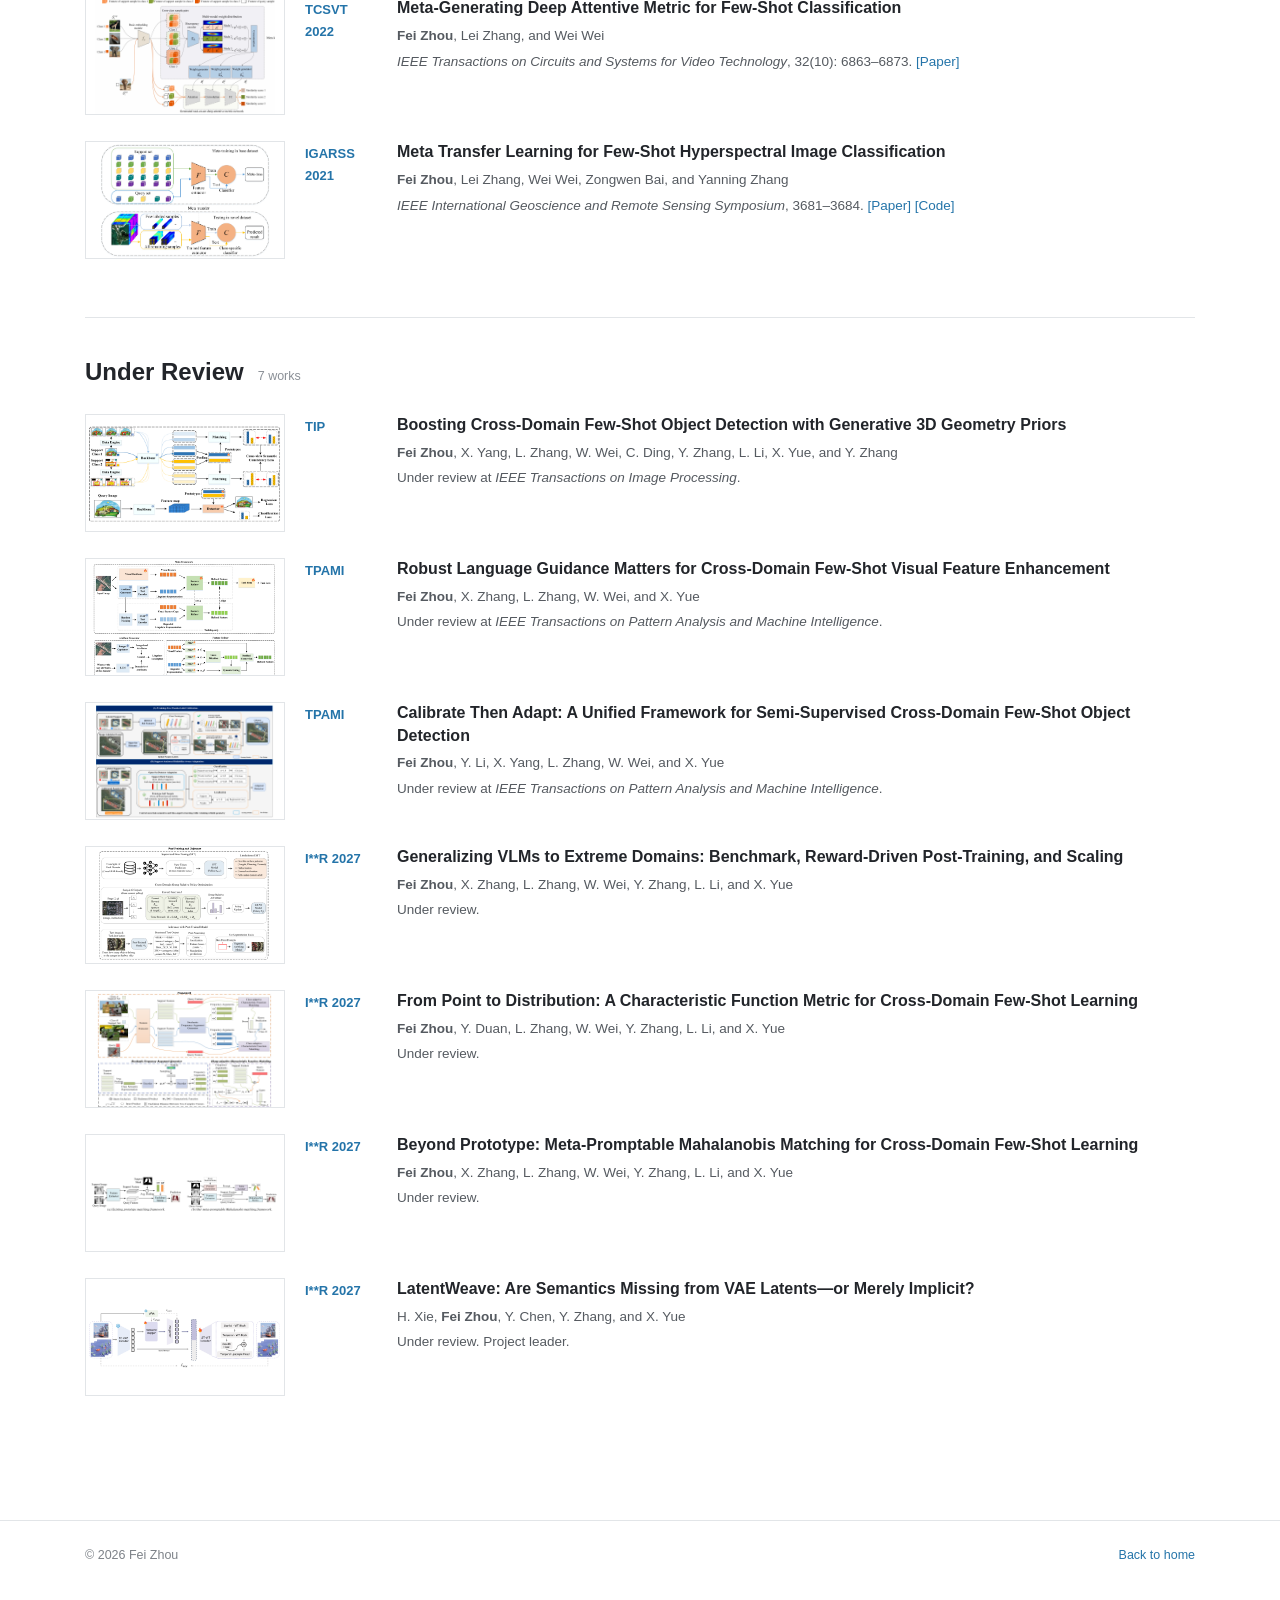
==== commit ccc05f25: "Update publications.html" ====
--- a/publications.html
+++ b/publications.html
@@ -58,9 +58,9 @@
           <article class="archive-item with-figure"><a class="archive-figure" href="https://doi.org/10.1109/TIP.2026.3716403" target="_blank" rel="noreferrer"><img src="assets/publications/meta-complementary-semantic.png" alt="Complementary semantic consistency framework" loading="lazy" /></a><div class="archive-venue">TIP</div><div><h3><a href="https://doi.org/10.1109/TIP.2026.3716403" target="_blank" rel="noreferrer">Meta-Exploiting Complementary Semantic Consistency for Cross-Domain Few-Shot Learning Promotion</a></h3><p><strong>Fei Zhou</strong>, Peng Wang, Lei Zhang, Wei Wei, Chen Ding, Guosheng Lin, and Yanning Zhang</p><p><em>IEEE Transactions on Image Processing</em>, 35: 8543–8557. <a href="https://doi.org/10.1109/TIP.2026.3716403" target="_blank" rel="noreferrer">[Paper]</a> <a href="https://github.com/NWPUZhoufei/LDP-Net" target="_blank" rel="noreferrer">[Code]</a></p></div></article>
           <article class="archive-item with-figure"><a class="archive-figure" href="https://openaccess.thecvf.com/content/CVPR2026/papers/Zhou_Language_Does_Matter_for_Cross-Domain_Few-Shot_Visual_Feature_Enhancement_CVPR_2026_paper.pdf" target="_blank" rel="noreferrer"><img src="assets/publications/language-does-matter.png" alt="Language-guided visual feature enhancement framework" loading="lazy" /></a><div class="archive-venue">CVPR</div><div><h3><a href="https://openaccess.thecvf.com/content/CVPR2026/papers/Zhou_Language_Does_Matter_for_Cross-Domain_Few-Shot_Visual_Feature_Enhancement_CVPR_2026_paper.pdf" target="_blank" rel="noreferrer">Language Does Matter for Cross-Domain Few-Shot Visual Feature Enhancement</a></h3><p><strong>Fei Zhou</strong>, Xiwen Zhang, Lei Zhang, Wei Wei, Chen Ding, Yi Zhang, Liang Li, Xiangyu Yue, and Yanning Zhang</p><p><em>IEEE/CVF Conference on Computer Vision and Pattern Recognition</em>. <a href="https://openaccess.thecvf.com/content/CVPR2026/papers/Zhou_Language_Does_Matter_for_Cross-Domain_Few-Shot_Visual_Feature_Enhancement_CVPR_2026_paper.pdf" target="_blank" rel="noreferrer">[Paper]</a> <a href="https://github.com/SivanXT/LDM-CDFSL" target="_blank" rel="noreferrer">[Code]</a></p></div></article>
           <article class="archive-item with-figure"><div class="archive-figure"><img src="assets/publications/calibrate-before-adapt.png" alt="Training-free pseudo-label calibration framework" loading="lazy" /></div><div class="archive-venue">ECCV</div><div><h3>Calibrate Before Adapt: Training-Free Pseudo-Label Calibration for Semi-Supervised Cross-Domain Few-Shot Detection</h3><p>X. Yang*, <strong>Fei Zhou*</strong>, Wei Wei, and Lei Zhang</p><p><em>European Conference on Computer Vision</em>. Co-first author. <a href="https://github.com/xSheep123/Semi-CDFSOD" target="_blank" rel="noreferrer">[Code]</a></p></div></article>
-          <article class="archive-item with-figure"><div class="archive-figure"><img src="assets/publications/refo-detr.png" alt="ReFo-DETR framework" loading="lazy" /></div><div class="archive-venue">IGARSS</div><div><h3>Refocusing Pretrained Foundations for Remote Sensing Few-Shot Detection via Contrastive Recalibration</h3><p>B. Chen, L. Qin, <strong>Fei Zhou</strong>, Lei Zhang, Wei Wei, Chen Ding, Liang Li, Yi Zhang, and Xiangyu Yue</p><p><em>IEEE International Geoscience and Remote Sensing Symposium</em>. <strong>Oral<strong>; project leader.</p></div></article>
-          <article class="archive-item with-figure"><div class="archive-figure"><img src="assets/publications/video-change-detection.png" alt="Video-based remote-sensing change-detection framework" loading="lazy" /></div><div class="archive-venue">IGARSS</div><div><h3>Advancing Video-Based Change Detection in Remote Sensing Through Dynamic Frame Generation and Temporal Consistency</h3><p>R. Huang, <strong>Fei Zhou</strong>, Lei Zhang, Wei Wei, Chen Ding, Liang Li, Yi Zhang, and Xiangyu Yue</p><p><em>IEEE International Geoscience and Remote Sensing Symposium</em>. <strong>Oral<strong>; project leader.</p></div></article>
-          <article class="archive-item with-figure"><div class="archive-figure"><img src="assets/publications/cross-view-geolocalization.png" alt="Geometry-aware cross-view geo-localization framework" loading="lazy" /></div><div class="archive-venue">IGARSS</div><div><h3>Robust Cross-View Geo-Localization via Geometry-Aware BEV Reconstruction and Video-Guided Distillation</h3><p>C. Li, <strong>Fei Zhou</strong>, Lei Zhang, Wei Wei, Chen Ding, Liang Li, Yi Zhang, and Xiangyu Yue</p><p><em>IEEE International Geoscience and Remote Sensing Symposium</em>. <strong>Oral<strong>; project leader.</p></div></article>
+          <article class="archive-item with-figure"><div class="archive-figure"><img src="assets/publications/refo-detr.png" alt="ReFo-DETR framework" loading="lazy" /></div><div class="archive-venue">IGARSS</div><div><h3>Refocusing Pretrained Foundations for Remote Sensing Few-Shot Detection via Contrastive Recalibration</h3><p>B. Chen, L. Qin, <strong>Fei Zhou</strong>, Lei Zhang, Wei Wei, Chen Ding, Liang Li, Yi Zhang, and Xiangyu Yue</p><p><em>IEEE International Geoscience and Remote Sensing Symposium</em>. <strong>Oral</strong>; project leader.</p></div></article>
+          <article class="archive-item with-figure"><div class="archive-figure"><img src="assets/publications/video-change-detection.png" alt="Video-based remote-sensing change-detection framework" loading="lazy" /></div><div class="archive-venue">IGARSS</div><div><h3>Advancing Video-Based Change Detection in Remote Sensing Through Dynamic Frame Generation and Temporal Consistency</h3><p>R. Huang, <strong>Fei Zhou</strong>, Lei Zhang, Wei Wei, Chen Ding, Liang Li, Yi Zhang, and Xiangyu Yue</p><p><em>IEEE International Geoscience and Remote Sensing Symposium</em>. <strong>Oral</strong>; project leader.</p></div></article>
+          <article class="archive-item with-figure"><div class="archive-figure"><img src="assets/publications/cross-view-geolocalization.png" alt="Geometry-aware cross-view geo-localization framework" loading="lazy" /></div><div class="archive-venue">IGARSS</div><div><h3>Robust Cross-View Geo-Localization via Geometry-Aware BEV Reconstruction and Video-Guided Distillation</h3><p>C. Li, <strong>Fei Zhou</strong>, Lei Zhang, Wei Wei, Chen Ding, Liang Li, Yi Zhang, and Xiangyu Yue</p><p><em>IEEE International Geoscience and Remote Sensing Symposium</em>. <strong>Oral</strong>; project leader.</p></div></article>
         </div>
       </section>
 
@@ -68,7 +68,7 @@
         <div class="year-heading"><h2 id="year-2025">2025</h2><span>2 works</span></div>
         <div class="archive-list">
           <article class="archive-item with-figure"><a class="archive-figure" href="https://openaccess.thecvf.com/content/ICCV2025/html/Zhou_Towards_Effective_Foundation_Model_Adaptation_for_Extreme_Cross-Domain_Few-Shot_Learning_ICCV_2025_paper.html" target="_blank" rel="noreferrer"><img src="assets/publications/foundation-model-adaptation.png" alt="Foundation-model absorption adaptation framework" loading="lazy" /></a><div class="archive-venue">ICCV</div><div><h3><a href="https://openaccess.thecvf.com/content/ICCV2025/html/Zhou_Towards_Effective_Foundation_Model_Adaptation_for_Extreme_Cross-Domain_Few-Shot_Learning_ICCV_2025_paper.html" target="_blank" rel="noreferrer">Towards Effective Foundation Model Adaptation for Extreme Cross-Domain Few-Shot Learning</a></h3><p><strong>Fei Zhou</strong>, Peng Wang, Lei Zhang, Wei Wei, Chen Ding, Guosheng Lin, and Yanning Zhang</p><p><em>IEEE/CVF International Conference on Computer Vision</em>. <a href="https://openaccess.thecvf.com/content/ICCV2025/html/Zhou_Towards_Effective_Foundation_Model_Adaptation_for_Extreme_Cross-Domain_Few-Shot_Learning_ICCV_2025_paper.html" target="_blank" rel="noreferrer">[Paper]</a> <a href="https://github.com/NWPUZhoufei/FMA" target="_blank" rel="noreferrer">[Code]</a></p></div></article>
-          <article class="archive-item with-figure"><div class="archive-figure"><img src="assets/publications/super-resolution-rtdetr.png" alt="Super-resolution RT-DETR framework" loading="lazy" /></div><div class="archive-venue">IGARSS</div><div><h3>Super-Resolution-Boosted RT-DETR for Object Detection in UAV Imagery</h3><p>X. Yang*, <strong>Fei Zhou*</strong>, Wei Wei, and Lei Zhang</p><p><em>IEEE International Geoscience and Remote Sensing Symposium</em>. <strong>Oral<strong>; co-first author.</p></div></article>
+          <article class="archive-item with-figure"><div class="archive-figure"><img src="assets/publications/super-resolution-rtdetr.png" alt="Super-resolution RT-DETR framework" loading="lazy" /></div><div class="archive-venue">IGARSS</div><div><h3>Super-Resolution-Boosted RT-DETR for Object Detection in UAV Imagery</h3><p>X. Yang*, <strong>Fei Zhou*</strong>, Wei Wei, and Lei Zhang</p><p><em>IEEE International Geoscience and Remote Sensing Symposium</em>. <strong>Oral</strong>; co-first author.</p></div></article>
         </div>
       </section>
 
